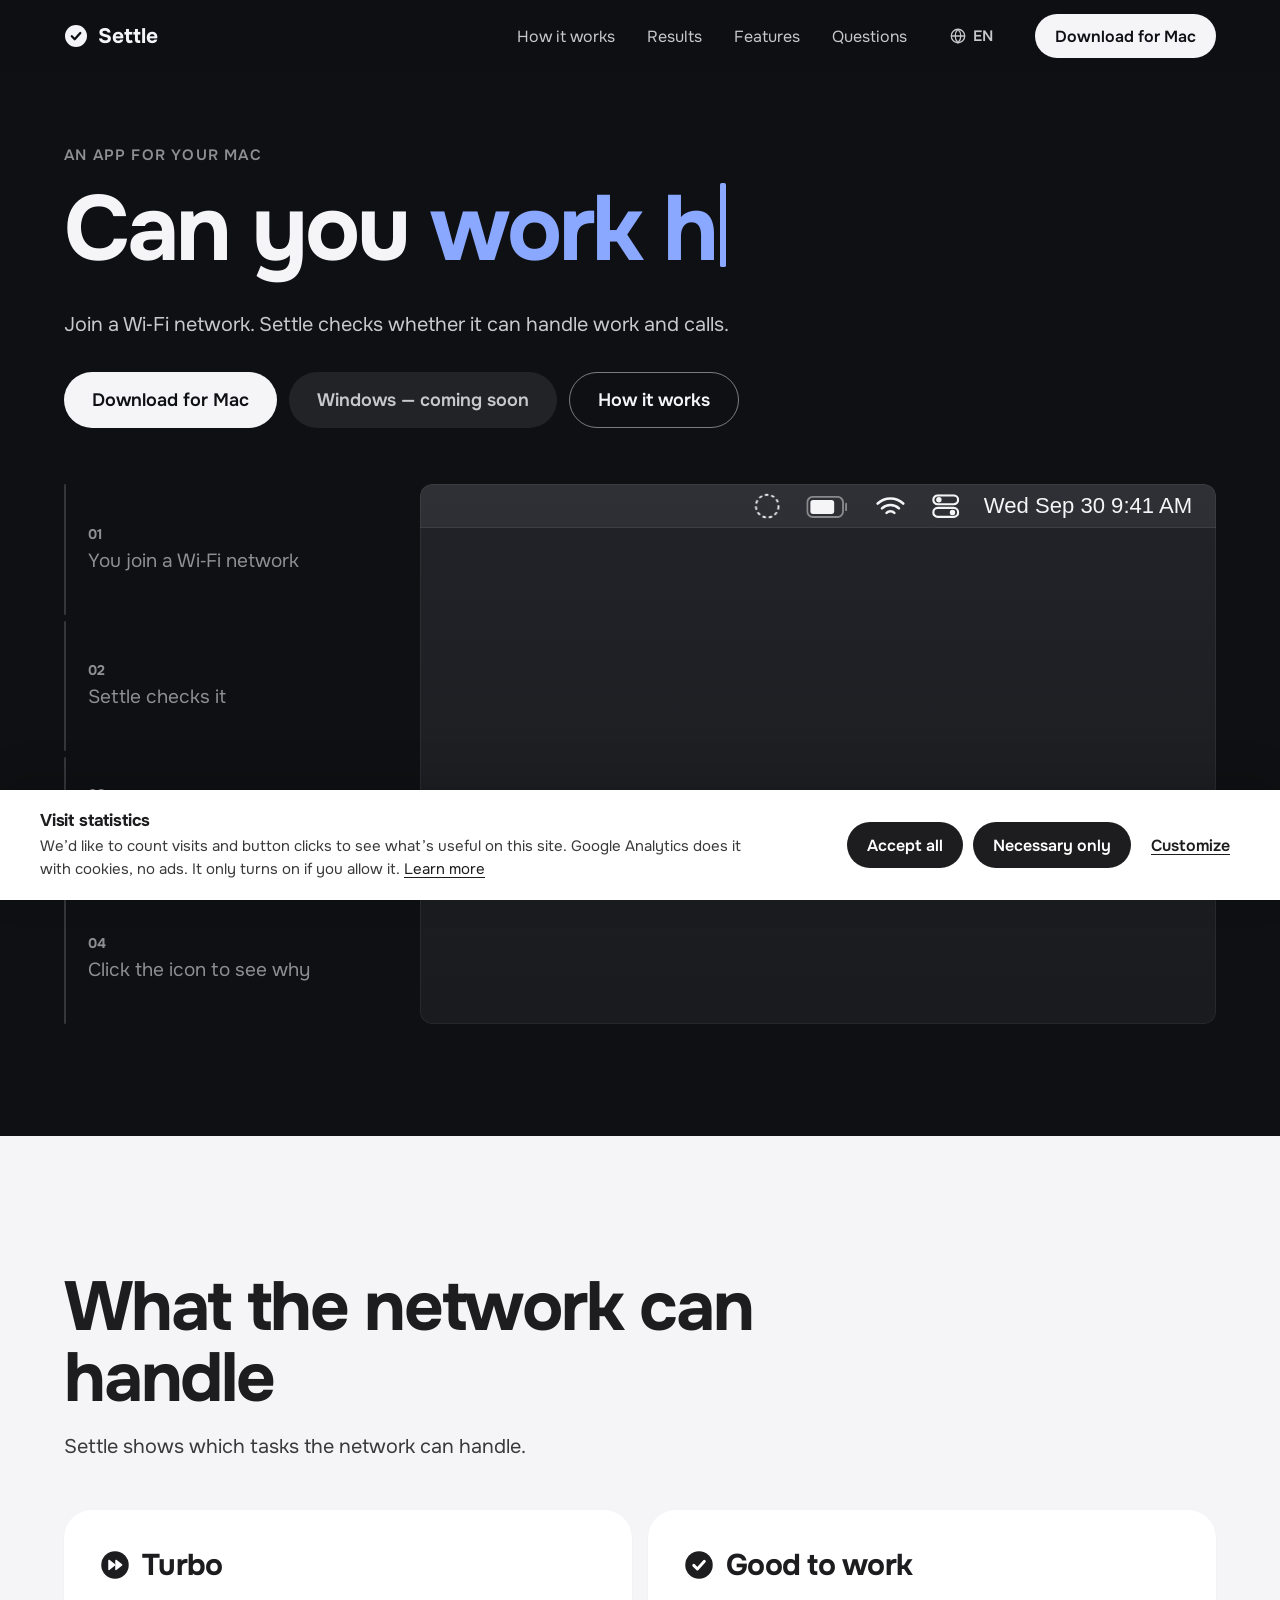
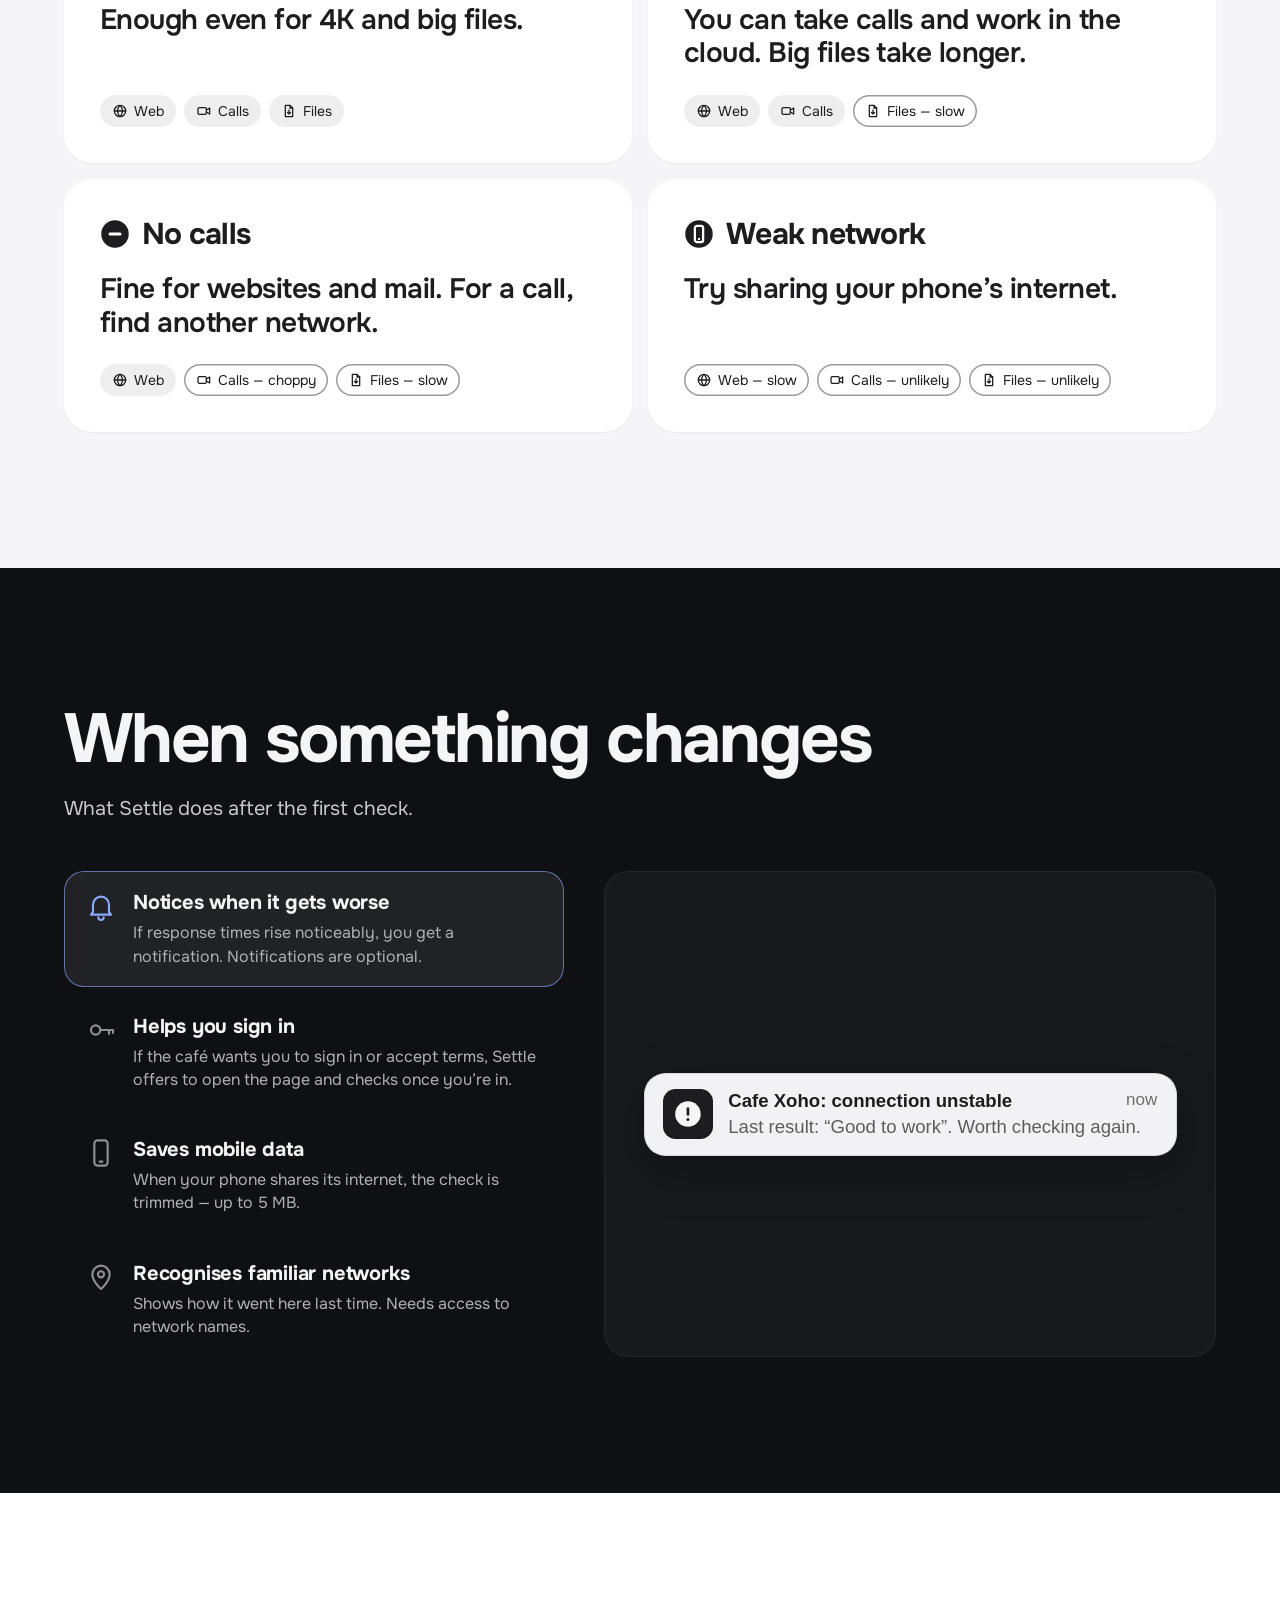
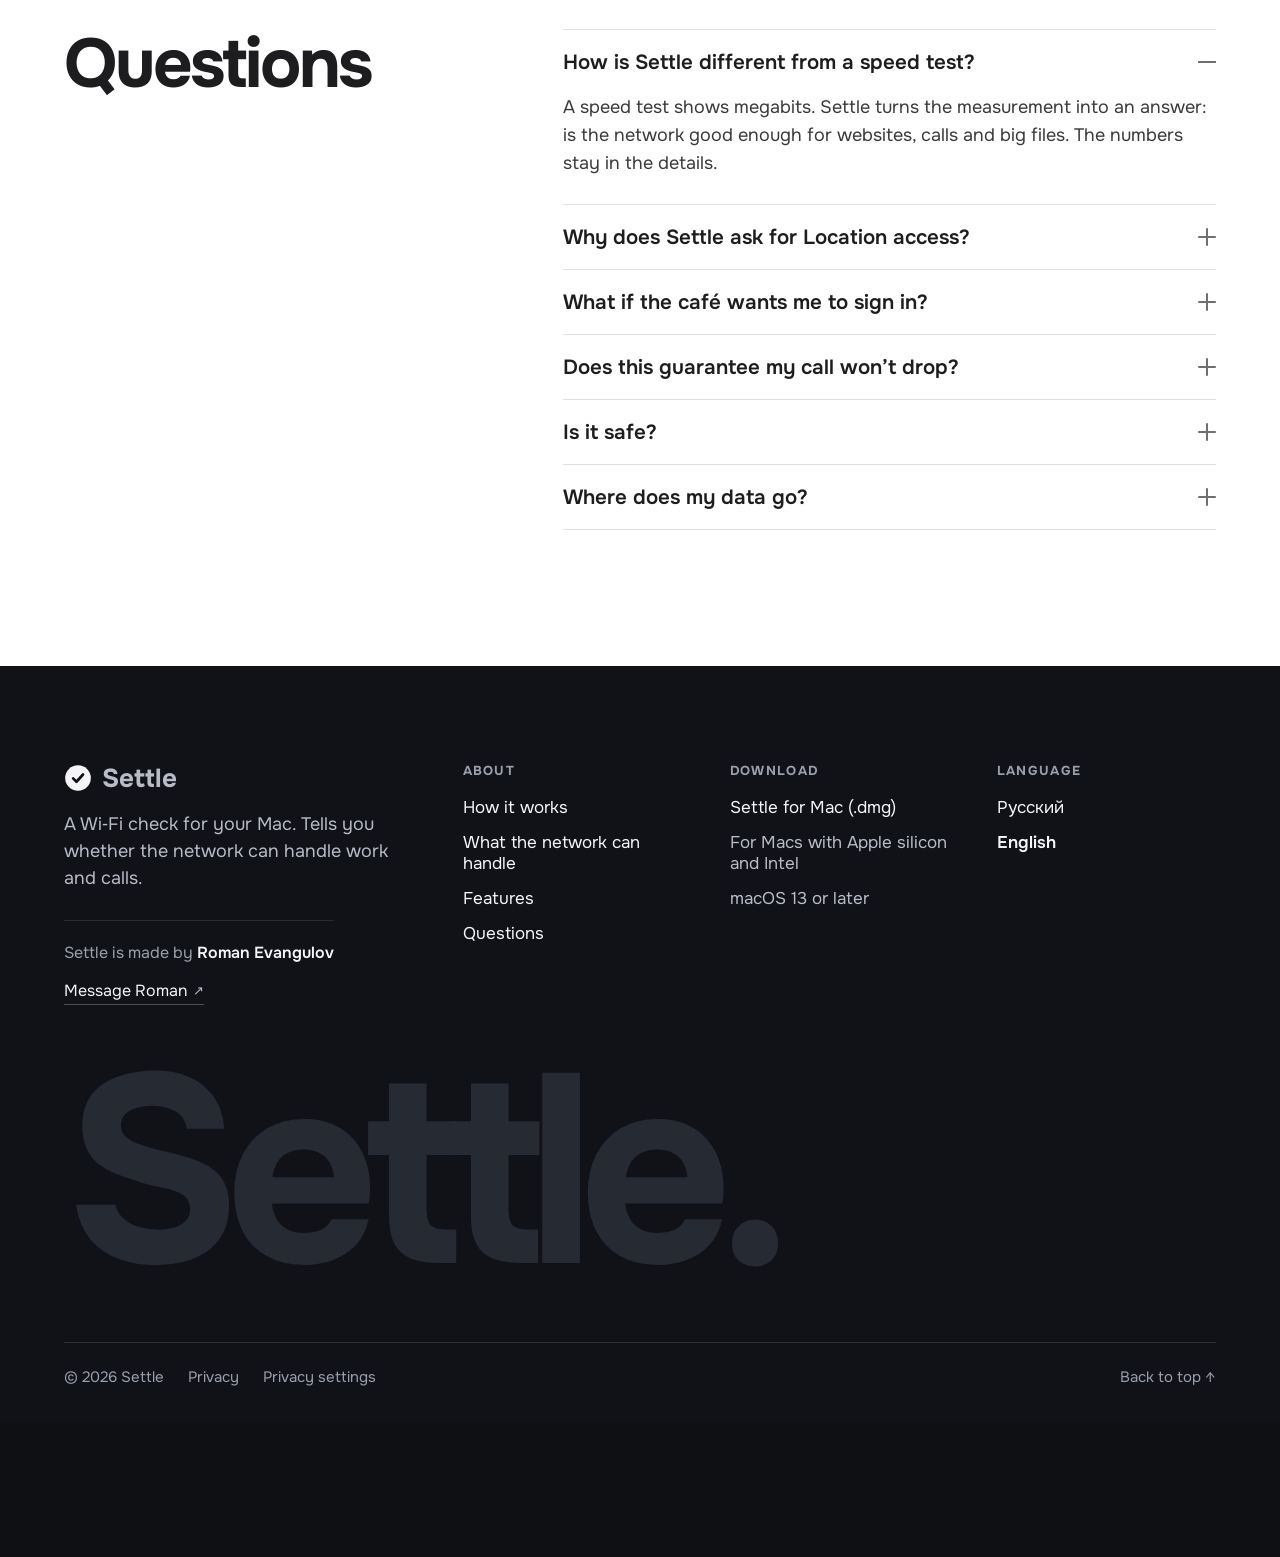
==== index.html @ 59f1503b "Набор заголовка и футер" ====
<!doctype html>
<html lang="en">
<head>
<meta charset="utf-8">
<meta name="viewport" content="width=device-width, initial-scale=1">
<title>Settle — can you work here?</title>
<meta name="description" content="Settle for Mac: join a Wi‑Fi network and Settle checks whether it can handle work and calls.">
<meta name="theme-color" content="#0f1013">
<link rel="alternate" hreflang="en" href="https://settlewifi.com/">
<link rel="alternate" hreflang="ru" href="https://settlewifi.com/ru/">
<link rel="alternate" hreflang="x-default" href="https://settlewifi.com/">
<link rel="icon" href="/favicon.png">
<link rel="apple-touch-icon" href="/icon.png">
<script>
try {
  var pick = localStorage.getItem('settle.lang');
  var first = (navigator.languages && navigator.languages[0]) || navigator.language || '';
  var ru = /^ru\b/i.test(first);   // only the browser's main language, not any language in the list
  if ((pick === 'ru') || (!pick && ru)) location.replace('/ru/');
} catch (e) {}
</script>
<script>document.documentElement.classList.add('js')</script>
<link rel="stylesheet" href="/assets/settle.css?v=9f643699">
</head>
<body id="top">

<script type="application/json" id="settle-analytics">{"provider": "ga4", "id": "G-L03GHL6DVM", "src": "https://www.googletagmanager.com/gtag/js?id=G-L03GHL6DVM", "attrs": {}, "storage": ["ga"], "consent": true, "paypal": ""}</script>
<div class="consent" id="cc" role="region" aria-labelledby="cc-t" hidden>
  <p class="cc-t" id="cc-t">Visit statistics</p>
  <p class="cc-p">We’d like to count visits and button clicks to see what’s useful on this site. Google Analytics does it with cookies, no ads. It only turns on if you allow it. <a href="/privacy/#analytics">Learn more</a></p>
  <div class="cc-acts"><button type="button" class="cb eq" data-cc="all">Accept all</button><button type="button" class="cb eq" data-cc="necessary">Necessary only</button><button type="button" class="cb tx" data-cc-open>Customize</button></div>
</div>
<dialog class="ccd" id="ccd" aria-labelledby="ccd-t">
  <form method="dialog" class="ccd-in">
    <div class="ccd-head"><h2 id="ccd-t">Privacy settings</h2><button type="submit" value="close" class="ccd-x" aria-label="Close">×</button></div>
    <p class="ccd-p">Choose what this site may use. You can change it any time — “Privacy settings” at the bottom of the page.</p>
    <div class="cat"><h3 id="cat-n">Necessary</h3><span class="always">Always on</span><p>Remember your language and this statistics choice. Stored only in your browser and never sent anywhere.</p></div>
    <div class="cat"><h3><label for="cc-an">Analytics</label></h3>
      <span class="sw"><input type="checkbox" id="cc-an" role="switch" aria-describedby="cc-an-d"><i aria-hidden="true"></i></span>
      <p id="cc-an-d">Counts page visits and clicks on “Download for Mac”, “Support the project” and the LinkedIn link. Handled by Google Analytics. Stays off until you allow it.</p></div>
    <div class="ccd-acts"><button type="button" class="cb eq" data-cc="save">Save choice</button><button type="button" class="cb ln" data-cc="necessary">Necessary only</button><button type="button" class="cb ln" data-cc="all">Accept all</button></div>
  </form>
</dialog>
<p class="cc-toast" id="cc-toast" role="status" aria-live="polite" hidden>Choice saved</p>
<header class="top dark">
  <div class="wrap top-in">
    <a class="brand" href="#top"><svg class="logo" viewBox="0 0 24 24" aria-hidden="true"><mask id="m1" maskUnits="userSpaceOnUse" x="0" y="0" width="24" height="24"><rect width="24" height="24" fill="#fff"/><path d="M7.8 12.3l2.9 2.9 5.6-6.2" fill="none" stroke="#000" stroke-width="2.3" stroke-linecap="round" stroke-linejoin="round"/></mask><circle cx="12" cy="12" r="11" fill="currentColor" mask="url(#m1)"/></svg><span>Settle</span></a>
    <nav aria-label="Sections" class="nav"><a class="navl" href="#how">How it works</a><a class="navl" href="#results">Results</a><a class="navl" href="#features">Features</a><a class="navl" href="#faq">Questions</a><div class="lang"><button type="button" class="lang-b" aria-haspopup="true" aria-expanded="false" aria-controls="langm" aria-label="Language: English"><svg viewBox="0 0 24 24" fill="none" stroke="currentColor" stroke-width="1.7" aria-hidden="true"><circle cx="12" cy="12" r="9"/><path d="M3 12h18M12 3c2.6 2.6 3.8 5.6 3.8 9s-1.2 6.4-3.8 9c-2.6-2.6-3.8-5.6-3.8-9S9.4 5.6 12 3"/></svg><span>EN</span></button><div id="langm" class="lang-m" hidden><a href="/" lang="en" data-lang="en" aria-current="true">English<span aria-hidden="true">✓</span></a><a href="/ru/" lang="ru" data-lang="ru">Русский<span aria-hidden="true"></span></a></div></div><a class="btn btn-light btn-s" href="/download/Settle.dmg">Download for Mac</a></nav><button type="button" class="burger" aria-expanded="false" aria-controls="mnav" aria-label="Open menu" data-open="Open menu" data-close="Close menu"><i></i><i></i><i></i></button>
  </div>
  <nav id="mnav" class="mnav" aria-label="Menu" hidden><div class="wrap"><a href="#how">How it works<span>›</span></a><a href="#results">What the network can handle<span>›</span></a><a href="#features">Features<span>›</span></a><a href="#faq">Questions<span>›</span></a><div class="mlang"><span>Language</span><div class="seg"><a href="/" lang="en" data-lang="en" aria-current="true">English</a><a href="/ru/" lang="ru" data-lang="ru">Русский</a></div></div><a class="btn btn-light" href="/download/Settle.dmg">Download for Mac</a></div></nav>
</header>
<main>
<section class="hero dark">
  <div class="wrap">
    <div class="hero-grid">
      <div class="hero-title reveal">
        <p class="eyebrow">An app for your Mac</p>
        <h1 class="h1">Can you <span class="accent">work here?</span></h1>
      </div>
      <div class="hero-side reveal">
        <p class="lead">Join a Wi‑Fi network. Settle checks whether it can handle work and calls.</p>
        <div class="btns">
          <a class="btn btn-light" href="/download/Settle.dmg">Download for Mac</a>
          <button type="button" class="btn btn-soon" disabled>Windows — coming soon</button>
          <a class="btn btn-ghost" href="#how">How it works</a>
        </div>
      </div>
    </div>
    <div class="howrow">
    <ol class="steps reveal"><li><button type="button" class="step" data-step="0"><span class="step-bar"><i></i></span><span class="step-n">01</span><span class="step-t">You join a Wi‑Fi network</span></button></li><li><button type="button" class="step" data-step="1"><span class="step-bar"><i></i></span><span class="step-n">02</span><span class="step-t">Settle checks it</span></button></li><li><button type="button" class="step" data-step="2"><span class="step-bar"><i></i></span><span class="step-n">03</span><span class="step-t">The menu bar icon shows the result</span></button></li><li><button type="button" class="step" data-step="3"><span class="step-bar"><i></i></span><span class="step-n">04</span><span class="step-t">Click the icon to see why</span></button></li></ol>
    <div class="stagecol">
    <div id="how" class="stage reveal" data-hero>
      <div class="sbar" aria-hidden="true"></div>
      <div class="demo" role="img" aria-label="Mac menu bar: Settle checks a new network, shows advice and opens the details">
        <div class="demo-in" data-phase="4">
          <button type="button" class="mb-settle" data-icon aria-label="Settle icon in the menu bar" aria-expanded="true">
            <span class="ic ic-dash"><svg viewBox="0 0 24 24" fill="none" aria-hidden="true"><circle cx="12" cy="12" r="10" stroke="currentColor" stroke-width="1.6" stroke-dasharray="3 2.6"/></svg></span><span class="ic ic-spin"><svg class="spin" viewBox="0 0 24 24" fill="none" aria-hidden="true"><circle cx="12" cy="12" r="9" stroke="currentColor" stroke-opacity="0.25" stroke-width="2.6"/><path d="M12 3a9 9 0 0 1 8.86 10.56" stroke="currentColor" stroke-width="2.6" stroke-linecap="round"/></svg></span><span class="ic ic-ok"><svg class="g" viewBox="0 0 24 24" aria-hidden="true"><mask id="m2" maskUnits="userSpaceOnUse" x="0" y="0" width="24" height="24"><rect width="24" height="24" fill="#fff"/><path d="M7.8 12.3l2.9 2.9 5.6-6.2" fill="none" stroke="#000" stroke-width="2.3" stroke-linecap="round" stroke-linejoin="round"/></mask><circle cx="12" cy="12" r="11" fill="currentColor" mask="url(#m2)"/></svg></span>
          </button>
          <span class="mb-bat"><svg class="bat" viewBox="0 0 25 13" fill="none" stroke="currentColor" stroke-width="1.1" aria-hidden="true"><rect x="0.6" y="0.6" width="21" height="11.8" rx="3.2" stroke-opacity="0.45"/><rect x="2.4" y="2.4" width="14" height="8.2" rx="1.6" fill="currentColor" stroke="none"/><path d="M23.4 4.6v3.8" stroke-linecap="round" stroke-opacity="0.45"/></svg></span><span class="mb-wifi"><svg class="wifi" viewBox="0 0 17 13" fill="none" stroke="currentColor" stroke-width="1.5" stroke-linecap="round" aria-hidden="true"><path d="M1 4.5a11 11 0 0 1 15 0"/><path d="M3.5 7.3a7.3 7.3 0 0 1 10 0"/><path d="M6.2 10a3.4 3.4 0 0 1 4.6 0"/></svg></span><span class="mb-cc"><svg class="cc" viewBox="0 0 16 14" fill="none" stroke="currentColor" stroke-width="1.3" aria-hidden="true"><rect x="0.7" y="0.7" width="14.6" height="5.2" rx="2.6"/><rect x="0.7" y="8.1" width="14.6" height="5.2" rx="2.6"/><circle cx="4" cy="3.3" r="1.6" fill="currentColor" stroke="none"/><circle cx="12" cy="10.7" r="1.6" fill="currentColor" stroke="none"/></svg></span>
          <span class="mb-clock">Wed Sep 30 9:41 AM</span>
          <div class="notif" aria-hidden="true">
            <span class="notif-app"><svg class="g" viewBox="0 0 24 24" aria-hidden="true"><mask id="m3" maskUnits="userSpaceOnUse" x="0" y="0" width="24" height="24"><rect width="24" height="24" fill="#fff"/><path d="M7.8 12.3l2.9 2.9 5.6-6.2" fill="none" stroke="#000" stroke-width="2.3" stroke-linecap="round" stroke-linejoin="round"/></mask><circle cx="12" cy="12" r="11" fill="currentColor" mask="url(#m3)"/></svg></span>
            <span class="notif-body"><span class="notif-top"><b>Cafe Xoho: good to work</b><span>now</span></span><span>Enough for everyday work. Big files will take a while.</span></span>
          </div>
          <div class="pop hero-pop">
            <div class="pop-head"><div class="pop-id"><div class="pop-net"><svg class="wifi" viewBox="0 0 17 13" fill="none" stroke="currentColor" stroke-width="1.5" stroke-linecap="round" aria-hidden="true"><path d="M1 4.5a11 11 0 0 1 15 0"/><path d="M3.5 7.3a7.3 7.3 0 0 1 10 0"/><path d="M6.2 10a3.4 3.4 0 0 1 4.6 0"/></svg><span>Cafe Xoho</span></div>
            <div class="pop-meta"><span title="Checked today at 9:41 AM">Checked just now</span></div></div></div>
            <div class="pop-title"><svg class="g" viewBox="0 0 24 24" aria-hidden="true"><mask id="m4" maskUnits="userSpaceOnUse" x="0" y="0" width="24" height="24"><rect width="24" height="24" fill="#fff"/><path d="M7.8 12.3l2.9 2.9 5.6-6.2" fill="none" stroke="#000" stroke-width="2.3" stroke-linecap="round" stroke-linejoin="round"/></mask><circle cx="12" cy="12" r="11" fill="currentColor" mask="url(#m4)"/></svg><span>Good to work</span></div>
            <p class="pop-desc">Enough for everyday work. Big files will take a while.</p>
            <div class="chips"><span class="chip "><svg class="ci" viewBox="0 0 24 24" fill="none" stroke="currentColor" stroke-width="1.9" stroke-linecap="round" stroke-linejoin="round" aria-hidden="true"><circle cx="12" cy="12" r="8.5"/><path d="M3.5 12h17"/><path d="M12 3.5c2.5 2.4 3.7 5.3 3.7 8.5s-1.2 6.1-3.7 8.5c-2.5-2.4-3.7-5.3-3.7-8.5s1.2-6.1 3.7-8.5z"/></svg><span>Web</span></span><span class="chip "><svg class="ci" viewBox="0 0 24 24" fill="none" stroke="currentColor" stroke-width="1.9" stroke-linecap="round" stroke-linejoin="round" aria-hidden="true"><rect x="3" y="7" width="12.5" height="10" rx="2"/><path d="M15.5 10.5l5-3v9l-5-3"/></svg><span>Calls</span></span><span class="chip lim"><svg class="ci" viewBox="0 0 24 24" fill="none" stroke="currentColor" stroke-width="1.9" stroke-linecap="round" stroke-linejoin="round" aria-hidden="true"><path d="M6.5 3.5h7l4 4v13h-11z"/><path d="M13.5 3.5v4h4"/><path d="M12 10.5v6M9.5 14l2.5 2.5 2.5-2.5"/></svg><span>Big files load slowly</span></span></div>
            <div class="collapse hero-det"><div><dl class="metrics"><div><dt>Download</dt><dd><b>48</b> Mbps</dd></div><div><dt>Upload</dt><dd><b>12</b> Mbps</dd></div><div><dt>Response, idle</dt><dd><b>22</b> ms</dd></div><div><dt>Response, network busy<small>Matters for calls</small></dt><dd><b>85</b> ms</dd></div></dl></div></div>
            <div class="pop-foot"><button type="button" class="linkbtn" data-hero-det aria-expanded="false" data-more="Details ›" data-less="Hide">Details ›</button><span class="pf-r"><button type="button" class="mbtn" data-recheck>Check again</button><svg class="gear" viewBox="0 0 24 24" fill="none" stroke="currentColor" stroke-width="1.7" stroke-linecap="round" stroke-linejoin="round" aria-hidden="true"><circle cx="12" cy="12" r="3"/><path d="M19.4 15a1.65 1.65 0 0 0 .33 1.82l.06.06a2 2 0 1 1-2.83 2.83l-.06-.06a1.65 1.65 0 0 0-1.82-.33 1.65 1.65 0 0 0-1 1.51V21a2 2 0 1 1-4 0v-.09A1.65 1.65 0 0 0 9 19.4a1.65 1.65 0 0 0-1.82.33l-.06.06a2 2 0 1 1-2.83-2.83l.06-.06A1.65 1.65 0 0 0 4.68 15a1.65 1.65 0 0 0-1.51-1H3a2 2 0 1 1 0-4h.09A1.65 1.65 0 0 0 4.6 9a1.65 1.65 0 0 0-.33-1.82l-.06-.06a2 2 0 1 1 2.83-2.83l.06.06A1.65 1.65 0 0 0 9 4.68a1.65 1.65 0 0 0 1-1.51V3a2 2 0 1 1 4 0v.09a1.65 1.65 0 0 0 1 1.51 1.65 1.65 0 0 0 1.82-.33l.06-.06a2 2 0 1 1 2.83 2.83l-.06.06A1.65 1.65 0 0 0 19.4 9a1.65 1.65 0 0 0 1.51 1H21a2 2 0 1 1 0 4h-.09a1.65 1.65 0 0 0-1.51 1z"/></svg></span></div>
          </div>
          <svg class="cursor" viewBox="0 0 22 26" aria-hidden="true"><path d="M2 2L2 20L6.6 15.8L9.8 23L13 21.6L9.9 14.6L16 14.6Z" fill="#000" stroke="#fff" stroke-width="1.4" stroke-linejoin="round"/></svg>
        </div>
      </div>
    </div>
    <button type="button" class="pausebtn" data-pause data-pause-label="Pause" data-play-label="Play">Pause</button>
    </div>
    </div>
  </div>
</section>
<section id="results" class="light sec">
  <div class="wrap">
    <div class="sec-head reveal">
      <h2 class="h2">What the network can handle</h2>
      <p class="lead">Settle shows which tasks the network can handle.</p>
    </div>
    <div class="tiles reveal"><article class="tile" tabindex="0" data-i="0">
        <h3 class="tname"><svg class="g ti-fwd" viewBox="0 0 24 24" aria-hidden="true"><mask id="m5" maskUnits="userSpaceOnUse" x="0" y="0" width="24" height="24"><rect width="24" height="24" fill="#fff"/><path d="M6.6 8.4v7.2c0 .5.5.8.9.5l4.6-3.6c.3-.3.3-.7 0-1l-4.6-3.6c-.4-.3-.9 0-.9.5z" fill="#000"/><path d="M12.2 8.4v7.2c0 .5.5.8.9.5l4.6-3.6c.3-.3.3-.7 0-1l-4.6-3.6c-.4-.3-.9 0-.9.5z" fill="#000"/></mask><circle cx="12" cy="12" r="11" fill="currentColor" mask="url(#m5)"/></svg><span>Turbo</span></h3>
        <p class="say">Enough even for 4K and big files.</p>
        <div class="tchips"><span class="tchip ok"><svg class="ci" viewBox="0 0 24 24" fill="none" stroke="currentColor" stroke-width="1.9" stroke-linecap="round" stroke-linejoin="round" aria-hidden="true"><circle cx="12" cy="12" r="8.5"/><path d="M3.5 12h17"/><path d="M12 3.5c2.5 2.4 3.7 5.3 3.7 8.5s-1.2 6.1-3.7 8.5c-2.5-2.4-3.7-5.3-3.7-8.5s1.2-6.1 3.7-8.5z"/></svg><span>Web</span></span><span class="tchip ok"><svg class="ci" viewBox="0 0 24 24" fill="none" stroke="currentColor" stroke-width="1.9" stroke-linecap="round" stroke-linejoin="round" aria-hidden="true"><rect x="3" y="7" width="12.5" height="10" rx="2"/><path d="M15.5 10.5l5-3v9l-5-3"/></svg><span>Calls</span></span><span class="tchip ok"><svg class="ci" viewBox="0 0 24 24" fill="none" stroke="currentColor" stroke-width="1.9" stroke-linecap="round" stroke-linejoin="round" aria-hidden="true"><path d="M6.5 3.5h7l4 4v13h-11z"/><path d="M13.5 3.5v4h4"/><path d="M12 10.5v6M9.5 14l2.5 2.5 2.5-2.5"/></svg><span>Files</span></span></div>
      </article><article class="tile" tabindex="0" data-i="1">
        <h3 class="tname"><svg class="g ti-ok" viewBox="0 0 24 24" aria-hidden="true"><mask id="m6" maskUnits="userSpaceOnUse" x="0" y="0" width="24" height="24"><rect width="24" height="24" fill="#fff"/><path d="M7.8 12.3l2.9 2.9 5.6-6.2" fill="none" stroke="#000" stroke-width="2.3" stroke-linecap="round" stroke-linejoin="round"/></mask><circle cx="12" cy="12" r="11" fill="currentColor" mask="url(#m6)"/></svg><span>Good to work</span></h3>
        <p class="say">You can take calls and work in the cloud. Big files take longer.</p>
        <div class="tchips"><span class="tchip ok"><svg class="ci" viewBox="0 0 24 24" fill="none" stroke="currentColor" stroke-width="1.9" stroke-linecap="round" stroke-linejoin="round" aria-hidden="true"><circle cx="12" cy="12" r="8.5"/><path d="M3.5 12h17"/><path d="M12 3.5c2.5 2.4 3.7 5.3 3.7 8.5s-1.2 6.1-3.7 8.5c-2.5-2.4-3.7-5.3-3.7-8.5s1.2-6.1 3.7-8.5z"/></svg><span>Web</span></span><span class="tchip ok"><svg class="ci" viewBox="0 0 24 24" fill="none" stroke="currentColor" stroke-width="1.9" stroke-linecap="round" stroke-linejoin="round" aria-hidden="true"><rect x="3" y="7" width="12.5" height="10" rx="2"/><path d="M15.5 10.5l5-3v9l-5-3"/></svg><span>Calls</span></span><span class="tchip lim"><svg class="ci" viewBox="0 0 24 24" fill="none" stroke="currentColor" stroke-width="1.9" stroke-linecap="round" stroke-linejoin="round" aria-hidden="true"><path d="M6.5 3.5h7l4 4v13h-11z"/><path d="M13.5 3.5v4h4"/><path d="M12 10.5v6M9.5 14l2.5 2.5 2.5-2.5"/></svg><span>Files — slow</span></span></div>
      </article><article class="tile" tabindex="0" data-i="2">
        <h3 class="tname"><svg class="g ti-min" viewBox="0 0 24 24" aria-hidden="true"><mask id="m7" maskUnits="userSpaceOnUse" x="0" y="0" width="24" height="24"><rect width="24" height="24" fill="#fff"/><rect x="6.8" y="10.8" width="10.4" height="2.4" rx="1.2" fill="#000"/></mask><circle cx="12" cy="12" r="11" fill="currentColor" mask="url(#m7)"/></svg><span>No calls</span></h3>
        <p class="say">Fine for websites and mail. For a call, find another network.</p>
        <div class="tchips"><span class="tchip ok"><svg class="ci" viewBox="0 0 24 24" fill="none" stroke="currentColor" stroke-width="1.9" stroke-linecap="round" stroke-linejoin="round" aria-hidden="true"><circle cx="12" cy="12" r="8.5"/><path d="M3.5 12h17"/><path d="M12 3.5c2.5 2.4 3.7 5.3 3.7 8.5s-1.2 6.1-3.7 8.5c-2.5-2.4-3.7-5.3-3.7-8.5s1.2-6.1 3.7-8.5z"/></svg><span>Web</span></span><span class="tchip lim"><svg class="ci" viewBox="0 0 24 24" fill="none" stroke="currentColor" stroke-width="1.9" stroke-linecap="round" stroke-linejoin="round" aria-hidden="true"><rect x="3" y="7" width="12.5" height="10" rx="2"/><path d="M15.5 10.5l5-3v9l-5-3"/></svg><span>Calls — choppy</span></span><span class="tchip lim"><svg class="ci" viewBox="0 0 24 24" fill="none" stroke="currentColor" stroke-width="1.9" stroke-linecap="round" stroke-linejoin="round" aria-hidden="true"><path d="M6.5 3.5h7l4 4v13h-11z"/><path d="M13.5 3.5v4h4"/><path d="M12 10.5v6M9.5 14l2.5 2.5 2.5-2.5"/></svg><span>Files — slow</span></span></div>
      </article><article class="tile" tabindex="0" data-i="3">
        <h3 class="tname"><svg class="g ti-phn" viewBox="0 0 24 24" aria-hidden="true"><mask id="m8" maskUnits="userSpaceOnUse" x="0" y="0" width="24" height="24"><rect width="24" height="24" fill="#fff"/><rect x="8.7" y="5.5" width="6.6" height="13" rx="1.7" fill="none" stroke="#000" stroke-width="1.8"/><circle cx="12" cy="15.9" r="0.95" fill="#000"/></mask><circle cx="12" cy="12" r="11" fill="currentColor" mask="url(#m8)"/></svg><span>Weak network</span></h3>
        <p class="say">Try sharing your phone’s internet.</p>
        <div class="tchips"><span class="tchip lim"><svg class="ci" viewBox="0 0 24 24" fill="none" stroke="currentColor" stroke-width="1.9" stroke-linecap="round" stroke-linejoin="round" aria-hidden="true"><circle cx="12" cy="12" r="8.5"/><path d="M3.5 12h17"/><path d="M12 3.5c2.5 2.4 3.7 5.3 3.7 8.5s-1.2 6.1-3.7 8.5c-2.5-2.4-3.7-5.3-3.7-8.5s1.2-6.1 3.7-8.5z"/></svg><span>Web — slow</span></span><span class="tchip lim"><svg class="ci" viewBox="0 0 24 24" fill="none" stroke="currentColor" stroke-width="1.9" stroke-linecap="round" stroke-linejoin="round" aria-hidden="true"><rect x="3" y="7" width="12.5" height="10" rx="2"/><path d="M15.5 10.5l5-3v9l-5-3"/></svg><span>Calls — unlikely</span></span><span class="tchip lim"><svg class="ci" viewBox="0 0 24 24" fill="none" stroke="currentColor" stroke-width="1.9" stroke-linecap="round" stroke-linejoin="round" aria-hidden="true"><path d="M6.5 3.5h7l4 4v13h-11z"/><path d="M13.5 3.5v4h4"/><path d="M12 10.5v6M9.5 14l2.5 2.5 2.5-2.5"/></svg><span>Files — unlikely</span></span></div>
      </article></div>
  </div>
</section>
<section id="features" class="dark sec">
  <div class="wrap">
    <div class="sec-head reveal">
      <h2 class="h2">When something changes</h2>
      <p class="lead">What Settle does after the first check.</p>
    </div>
    <div class="sits reveal">
      <div class="sit-list" role="tablist" aria-label="What Settle does after a check"><button type="button" role="tab" class="sit" id="sit-unstable" data-sit="unstable" aria-selected="true" aria-controls="sit-stage" tabindex="0">
        <svg class="fi" viewBox="0 0 24 24" fill="none" stroke="currentColor" stroke-width="1.6" stroke-linecap="round" stroke-linejoin="round" aria-hidden="true"><path d="M6 16.5V11a6 6 0 0 1 12 0v5.5l1.5 2h-15z"/><path d="M10 20.5a2 2 0 0 0 4 0"/></svg><span class="sit-text"><span class="sit-t">Notices when it gets worse</span><span class="sit-d">If response times rise noticeably, you get a notification. Notifications are optional.</span></span></button><button type="button" role="tab" class="sit" id="sit-portal" data-sit="portal" aria-selected="false" aria-controls="sit-stage" tabindex="-1">
        <svg class="fi" viewBox="0 0 24 24" fill="none" stroke="currentColor" stroke-width="1.6" stroke-linecap="round" stroke-linejoin="round" aria-hidden="true"><circle cx="8" cy="12" r="3.5"/><path d="M11.5 12H21"/><path d="M18 12v3"/><path d="M21 12v2.2"/></svg><span class="sit-text"><span class="sit-t">Helps you sign in</span><span class="sit-d">If the café wants you to sign in or accept terms, Settle offers to open the page and checks once you’re in.</span></span></button><button type="button" role="tab" class="sit" id="sit-phone" data-sit="phone" aria-selected="false" aria-controls="sit-stage" tabindex="-1">
        <svg class="fi" viewBox="0 0 24 24" fill="none" stroke="currentColor" stroke-width="1.6" stroke-linecap="round" stroke-linejoin="round" aria-hidden="true"><rect x="7" y="2.5" width="10" height="19" rx="2.5"/><path d="M11 18.5h2"/></svg><span class="sit-text"><span class="sit-t">Saves mobile data</span><span class="sit-d">When your phone shares its internet, the check is trimmed — up to 5&nbsp;MB.</span></span></button><button type="button" role="tab" class="sit" id="sit-known" data-sit="known" aria-selected="false" aria-controls="sit-stage" tabindex="-1">
        <svg class="fi" viewBox="0 0 24 24" fill="none" stroke="currentColor" stroke-width="1.6" stroke-linecap="round" stroke-linejoin="round" aria-hidden="true"><path d="M12 21s-6.5-5.6-6.5-11a6.5 6.5 0 0 1 13 0c0 5.4-6.5 11-6.5 11z"/><circle cx="12" cy="10" r="2.3"/></svg><span class="sit-text"><span class="sit-t">Recognises familiar networks</span><span class="sit-d">Shows how it went here last time. Needs access to network names.</span></span></button></div>
      <div id="sit-stage" class="sit-stage" role="tabpanel" aria-labelledby="sit-unstable"><div class="sit-view" data-view="unstable"><div class="notif on"><span class="notif-app"><svg class="g" viewBox="0 0 24 24" aria-hidden="true"><mask id="m9" maskUnits="userSpaceOnUse" x="0" y="0" width="24" height="24"><rect width="24" height="24" fill="#fff"/><rect x="10.85" y="6.3" width="2.3" height="7.3" rx="1.15" fill="#000"/><circle cx="12" cy="16.8" r="1.3" fill="#000"/></mask><circle cx="12" cy="12" r="11" fill="currentColor" mask="url(#m9)"/></svg></span><span class="notif-body"><span class="notif-top"><b>Cafe Xoho: connection unstable</b><span>now</span></span><span>Last result: “Good to work”. Worth checking again.</span></span></div></div><div class="sit-view" data-view="portal" hidden><div class="pop"><div class="pop-head"><div class="pop-id"><div class="pop-net"><svg class="wifi" viewBox="0 0 17 13" fill="none" stroke="currentColor" stroke-width="1.5" stroke-linecap="round" aria-hidden="true"><path d="M1 4.5a11 11 0 0 1 15 0"/><path d="M3.5 7.3a7.3 7.3 0 0 1 10 0"/><path d="M6.2 10a3.4 3.4 0 0 1 4.6 0"/></svg><span>Cafe Xoho</span></div></div></div><div class="pop-title"><svg class="g" viewBox="0 0 24 24" aria-hidden="true"><mask id="m10" maskUnits="userSpaceOnUse" x="0" y="0" width="24" height="24"><rect width="24" height="24" fill="#fff"/><g fill="none" stroke="#000" stroke-width="2" stroke-linecap="round" stroke-linejoin="round"><circle cx="8.8" cy="12" r="2.6"/><path d="M11.4 12H17.4"/><path d="M15.3 12v2.4"/><path d="M17.4 12v1.8"/></g></mask><circle cx="12" cy="12" r="11" fill="currentColor" mask="url(#m10)"/></svg><span>Sign-in needed</span></div><p class="pop-desc">This network wants you to sign in. The check starts once you’re in.</p><div class="pop-act"><span class="mbtn blue">Open sign-in page</span></div></div></div><div class="sit-view" data-view="phone" hidden><div class="pop"><div class="pop-head"><div class="pop-id"><div class="pop-net"><svg class="wifi" viewBox="0 0 24 24" fill="none" stroke="currentColor" stroke-width="2" stroke-linecap="round" aria-hidden="true"><path d="M8.5 15.5a5 5 0 0 1 0-7"/><path d="M15.5 8.5a5 5 0 0 1 0 7"/><path d="M5.6 18.4a9 9 0 0 1 0-12.8"/><path d="M18.4 5.6a9 9 0 0 1 0 12.8"/><circle cx="12" cy="12" r="1.6" fill="currentColor"/></svg><span>iPhone</span></div><div class="pop-meta"><span>Mobile data · checked just now</span></div></div></div><div class="pop-title"><svg class="g" viewBox="0 0 24 24" aria-hidden="true"><mask id="m11" maskUnits="userSpaceOnUse" x="0" y="0" width="24" height="24"><rect width="24" height="24" fill="#fff"/><path d="M7.8 12.3l2.9 2.9 5.6-6.2" fill="none" stroke="#000" stroke-width="2.3" stroke-linecap="round" stroke-linejoin="round"/></mask><circle cx="12" cy="12" r="11" fill="currentColor" mask="url(#m11)"/></svg><span>Good to work</span></div><p class="pop-desc">Enough for everyday work. Big files will take a while.</p><div class="chips"><span class="chip "><svg class="ci" viewBox="0 0 24 24" fill="none" stroke="currentColor" stroke-width="1.9" stroke-linecap="round" stroke-linejoin="round" aria-hidden="true"><circle cx="12" cy="12" r="8.5"/><path d="M3.5 12h17"/><path d="M12 3.5c2.5 2.4 3.7 5.3 3.7 8.5s-1.2 6.1-3.7 8.5c-2.5-2.4-3.7-5.3-3.7-8.5s1.2-6.1 3.7-8.5z"/></svg><span>Web</span></span><span class="chip "><svg class="ci" viewBox="0 0 24 24" fill="none" stroke="currentColor" stroke-width="1.9" stroke-linecap="round" stroke-linejoin="round" aria-hidden="true"><rect x="3" y="7" width="12.5" height="10" rx="2"/><path d="M15.5 10.5l5-3v9l-5-3"/></svg><span>Calls</span></span><span class="chip lim"><svg class="ci" viewBox="0 0 24 24" fill="none" stroke="currentColor" stroke-width="1.9" stroke-linecap="round" stroke-linejoin="round" aria-hidden="true"><path d="M6.5 3.5h7l4 4v13h-11z"/><path d="M13.5 3.5v4h4"/><path d="M12 10.5v6M9.5 14l2.5 2.5 2.5-2.5"/></svg><span>Big files load slowly</span></span></div><div class="pop-foot"><span>Details ›</span><span class="pf-r"><span class="mbtn">Check again</span><svg class="gear" viewBox="0 0 24 24" fill="none" stroke="currentColor" stroke-width="1.7" stroke-linecap="round" stroke-linejoin="round" aria-hidden="true"><circle cx="12" cy="12" r="3"/><path d="M19.4 15a1.65 1.65 0 0 0 .33 1.82l.06.06a2 2 0 1 1-2.83 2.83l-.06-.06a1.65 1.65 0 0 0-1.82-.33 1.65 1.65 0 0 0-1 1.51V21a2 2 0 1 1-4 0v-.09A1.65 1.65 0 0 0 9 19.4a1.65 1.65 0 0 0-1.82.33l-.06.06a2 2 0 1 1-2.83-2.83l.06-.06A1.65 1.65 0 0 0 4.68 15a1.65 1.65 0 0 0-1.51-1H3a2 2 0 1 1 0-4h.09A1.65 1.65 0 0 0 4.6 9a1.65 1.65 0 0 0-.33-1.82l-.06-.06a2 2 0 1 1 2.83-2.83l.06.06A1.65 1.65 0 0 0 9 4.68a1.65 1.65 0 0 0 1-1.51V3a2 2 0 1 1 4 0v.09a1.65 1.65 0 0 0 1 1.51 1.65 1.65 0 0 0 1.82-.33l.06-.06a2 2 0 1 1 2.83 2.83l-.06.06A1.65 1.65 0 0 0 19.4 9a1.65 1.65 0 0 0 1.51 1H21a2 2 0 1 1 0 4h-.09a1.65 1.65 0 0 0-1.51 1z"/></svg></span></div></div></div><div class="sit-view" data-view="known" hidden><div class="pop"><div class="pop-head"><div class="pop-id"><div class="pop-net"><svg class="wifi" viewBox="0 0 17 13" fill="none" stroke="currentColor" stroke-width="1.5" stroke-linecap="round" aria-hidden="true"><path d="M1 4.5a11 11 0 0 1 15 0"/><path d="M3.5 7.3a7.3 7.3 0 0 1 10 0"/><path d="M6.2 10a3.4 3.4 0 0 1 4.6 0"/></svg><span>Cafe Xoho</span></div><div class="pop-meta"><span>Checking…</span></div></div></div><div class="pop-title plain"><span>Checking the network</span></div><p class="pop-desc">Last time you could work here.</p><ul class="psteps"><li class="done"><svg class="g" viewBox="0 0 24 24" aria-hidden="true"><mask id="m12" maskUnits="userSpaceOnUse" x="0" y="0" width="24" height="24"><rect width="24" height="24" fill="#fff"/><path d="M7.8 12.3l2.9 2.9 5.6-6.2" fill="none" stroke="#000" stroke-width="2.3" stroke-linecap="round" stroke-linejoin="round"/></mask><circle cx="12" cy="12" r="11" fill="currentColor" mask="url(#m12)"/></svg><span>Internet’s here</span></li><li class="done"><svg class="g" viewBox="0 0 24 24" aria-hidden="true"><mask id="m13" maskUnits="userSpaceOnUse" x="0" y="0" width="24" height="24"><rect width="24" height="24" fill="#fff"/><path d="M7.8 12.3l2.9 2.9 5.6-6.2" fill="none" stroke="#000" stroke-width="2.3" stroke-linecap="round" stroke-linejoin="round"/></mask><circle cx="12" cy="12" r="11" fill="currentColor" mask="url(#m13)"/></svg><span>Response — 32 ms</span></li><li class="active"><svg class="spin" viewBox="0 0 24 24" fill="none" aria-hidden="true"><circle cx="12" cy="12" r="9" stroke="currentColor" stroke-opacity="0.25" stroke-width="2.6"/><path d="M12 3a9 9 0 0 1 8.86 10.56" stroke="currentColor" stroke-width="2.6" stroke-linecap="round"/></svg><span>Downloading a test file · 41 Mbps</span></li><li class="wait"><i></i><span>Upload</span></li></ul><div class="pop-act"><span class="mbtn">Stop</span></div></div></div></div>
    </div>
  </div>
</section>
<section id="faq" class="white sec">
  <div class="wrap faq">
    <h2 class="h2 reveal">Questions</h2>
    <div class="qas reveal"><div class="qa open">
      <h3><button type="button" class="q" aria-expanded="true" aria-controls="a0" id="q0"><span>How is Settle different from a speed test?</span><i aria-hidden="true"></i></button></h3>
      <div class="collapse" id="a0" role="region" aria-labelledby="q0"><div><p>A speed test shows megabits. Settle turns the measurement into an answer: is the network good enough for websites, calls and big files. The numbers stay in the details.</p></div></div>
    </div><div class="qa">
      <h3><button type="button" class="q" aria-expanded="false" aria-controls="a1" id="q1"><span>Why does Settle ask for Location access?</span><i aria-hidden="true"></i></button></h3>
      <div class="collapse" id="a1" role="region" aria-labelledby="q1"><div><p>macOS only shares Wi‑Fi network names together with Location access. Settle uses the names to recognise familiar networks. It doesn’t use your location, and the check works without this access too.</p></div></div>
    </div><div class="qa">
      <h3><button type="button" class="q" aria-expanded="false" aria-controls="a2" id="q2"><span>What if the café wants me to sign in?</span><i aria-hidden="true"></i></button></h3>
      <div class="collapse" id="a2" role="region" aria-labelledby="q2"><div><p>Settle notices the sign-in page and offers to open it. The check starts once you’re in.</p></div></div>
    </div><div class="qa">
      <h3><button type="button" class="q" aria-expanded="false" aria-controls="a3" id="q3"><span>Does this guarantee my call won’t drop?</span><i aria-hidden="true"></i></button></h3>
      <div class="collapse" id="a3" role="region" aria-labelledby="q3"><div><p>No. Settle rates the network at the moment of the check. If response times rise noticeably later, you get a notification — when notifications are on.</p></div></div>
    </div><div class="qa">
      <h3><button type="button" class="q" aria-expanded="false" aria-controls="a4" id="q4"><span>Is it safe?</span><i aria-hidden="true"></i></button></h3>
      <div class="collapse" id="a4" role="region" aria-labelledby="q4"><div><p>Yes. Settle is signed by its developer and checked by Apple for malicious software, so macOS opens it without warnings. To remove it, drag it to the Trash like any other app.</p></div></div>
    </div><div class="qa">
      <h3><button type="button" class="q" aria-expanded="false" aria-controls="a5" id="q5"><span>Where does my data go?</span><i aria-hidden="true"></i></button></h3>
      <div class="collapse" id="a5" role="region" aria-labelledby="q5"><div><p>To measure, Settle contacts test servers run by Cloudflare, Selectel and Apple. Your check history stays on your Mac. No account, no product analytics.</p></div></div>
    </div></div>
  </div>
</section></main>

<footer class="foot">
  <div class="wrap">
    <div class="foot-top">
      <div class="foot-intro">
        <a class="brand" href="#top"><svg class="logo" viewBox="0 0 24 24" aria-hidden="true"><mask id="m14" maskUnits="userSpaceOnUse" x="0" y="0" width="24" height="24"><rect width="24" height="24" fill="#fff"/><path d="M7.8 12.3l2.9 2.9 5.6-6.2" fill="none" stroke="#000" stroke-width="2.3" stroke-linecap="round" stroke-linejoin="round"/></mask><circle cx="12" cy="12" r="11" fill="currentColor" mask="url(#m14)"/></svg><span>Settle</span></a>
        <p>A Wi‑Fi check for your Mac. Tells you whether the network can handle work and calls.</p>
        <div class="author"><p>Settle is made by <b>Roman&nbsp;Evangulov</b></p><div class="author-links"><a href="https://www.linkedin.com/in/evangulov" target="_blank" rel="noopener">Message Roman<span aria-hidden="true">↗</span></a></div></div>
      </div>
      <nav aria-label="About"><h3>About</h3><a href="#how">How it works</a><a href="#results">What the network can handle</a><a href="#features">Features</a><a href="#faq">Questions</a></nav>
      <div><h3>Download</h3><a href="/download/Settle.dmg">Settle for Mac (.dmg)</a><span>For Macs with Apple silicon and Intel</span><span>macOS 13 or later</span></div>
      <nav aria-label="Language"><h3>Language</h3>
        <a href="/ru/" lang="ru" data-lang="ru">Русский</a><a href="/" lang="en" aria-current="page" data-lang="en">English</a></nav>
    </div>
    <div class="foot-word" aria-hidden="true" data-fw><span class="fl">S</span><span class="fl">e</span><span class="fl">t</span><span class="fl">t</span><span class="fl">l</span><span class="fl">e</span><span class="fdot"><span class="pt">.</span><span class="ck"><svg class="g" viewBox="0 0 24 24" aria-hidden="true"><mask id="m15" maskUnits="userSpaceOnUse" x="0" y="0" width="24" height="24"><rect width="24" height="24" fill="#fff"/><path d="M7.8 12.3l2.9 2.9 5.6-6.2" fill="none" stroke="#000" stroke-width="2.3" stroke-linecap="round" stroke-linejoin="round"/></mask><circle cx="12" cy="12" r="11" fill="currentColor" mask="url(#m15)"/></svg></span></span></div>
    <div class="foot-bottom"><span class="fb-left"><span>© 2026 Settle</span><a href="/privacy/">Privacy</a><button type="button" class="linkish" data-cc-open>Privacy settings</button></span><a href="#top">Back to top ↑</a></div>
  </div>
</footer>
<script src="/assets/settle.js?v=ddb425f0" defer></script>
</body>
</html>
---- assets/settle.css ----
@font-face{font-family:'Onest';font-style:normal;font-display:swap;font-weight:400;src:url(/assets/fonts/onest-latin-400-normal.woff2) format('woff2');unicode-range:U+0000-00FF,U+0131,U+0152-0153,U+02BB-02BC,U+02C6,U+02DA,U+02DC,U+0304,U+0308,U+0329,U+2000-206F,U+20AC,U+2122,U+2191,U+2193,U+2212,U+2215,U+FEFF,U+FFFD}
@font-face{font-family:'Onest';font-style:normal;font-display:swap;font-weight:500;src:url(/assets/fonts/onest-latin-500-normal.woff2) format('woff2');unicode-range:U+0000-00FF,U+0131,U+0152-0153,U+02BB-02BC,U+02C6,U+02DA,U+02DC,U+0304,U+0308,U+0329,U+2000-206F,U+20AC,U+2122,U+2191,U+2193,U+2212,U+2215,U+FEFF,U+FFFD}
@font-face{font-family:'Onest';font-style:normal;font-display:swap;font-weight:600;src:url(/assets/fonts/onest-latin-600-normal.woff2) format('woff2');unicode-range:U+0000-00FF,U+0131,U+0152-0153,U+02BB-02BC,U+02C6,U+02DA,U+02DC,U+0304,U+0308,U+0329,U+2000-206F,U+20AC,U+2122,U+2191,U+2193,U+2212,U+2215,U+FEFF,U+FFFD}
@font-face{font-family:'Onest';font-style:normal;font-display:swap;font-weight:700;src:url(/assets/fonts/onest-latin-700-normal.woff2) format('woff2');unicode-range:U+0000-00FF,U+0131,U+0152-0153,U+02BB-02BC,U+02C6,U+02DA,U+02DC,U+0304,U+0308,U+0329,U+2000-206F,U+20AC,U+2122,U+2191,U+2193,U+2212,U+2215,U+FEFF,U+FFFD}
@font-face{font-family:'Onest';font-style:normal;font-display:swap;font-weight:400;src:url(/assets/fonts/onest-cyrillic-400-normal.woff2) format('woff2');unicode-range:U+0301,U+0400-045F,U+0490-0491,U+04B0-04B1,U+2116}
@font-face{font-family:'Onest';font-style:normal;font-display:swap;font-weight:500;src:url(/assets/fonts/onest-cyrillic-500-normal.woff2) format('woff2');unicode-range:U+0301,U+0400-045F,U+0490-0491,U+04B0-04B1,U+2116}
@font-face{font-family:'Onest';font-style:normal;font-display:swap;font-weight:600;src:url(/assets/fonts/onest-cyrillic-600-normal.woff2) format('woff2');unicode-range:U+0301,U+0400-045F,U+0490-0491,U+04B0-04B1,U+2116}
@font-face{font-family:'Onest';font-style:normal;font-display:swap;font-weight:700;src:url(/assets/fonts/onest-cyrillic-700-normal.woff2) format('woff2');unicode-range:U+0301,U+0400-045F,U+0490-0491,U+04B0-04B1,U+2116}
/* settlewifi.com — generated by tools/make-site.py */
:root{--ink:#0f1013;--ink2:#1d1d1f;--gray:#3a3a3c;--sub:#b0b0b6;--sub2:#8e8e93;--paper:#f5f5f7;--white:#fff;--accent:#8aa8ff;
 --wall:radial-gradient(80% 90% at 88% 105%,#1636b0 0%,rgba(22,54,176,0) 70%),radial-gradient(65% 75% at 8% 0%,#6d90ff 0%,rgba(109,144,255,0) 70%),radial-gradient(50% 60% at 50% 55%,#3f6af0 0%,rgba(63,106,240,0) 70%),#2c58e6;
 --ease:cubic-bezier(.2,.8,.2,1)}
*{box-sizing:border-box}
[hidden]{display:none!important}
html{scroll-behavior:smooth;-webkit-text-size-adjust:100%}
body{margin:0;background:var(--ink);color:var(--paper);font-family:-apple-system,BlinkMacSystemFont,"SF Pro Text","Helvetica Neue",Arial,sans-serif;-webkit-font-smoothing:antialiased}
h1,h2,h3,.h1,.h2,.foot-word,.res-exp-say{font-family:-apple-system,BlinkMacSystemFont,"SF Pro Display","Helvetica Neue",Arial,sans-serif}
a{color:inherit;text-decoration:none}
a:hover{text-decoration:underline}
button{font:inherit;color:inherit}
:focus-visible{outline:3px solid var(--accent);outline-offset:3px;border-radius:6px}
.wrap{max-width:1312px;margin:0 auto;padding:0 64px}
section[id],#how{scroll-margin-top:84px}
.dark{background:var(--ink);color:var(--paper)}
.light{background:var(--paper);color:var(--ink2)}
.white{background:#fff;color:var(--ink2)}
.h1{margin:0;font-size:clamp(52px,8.2vw,124px);line-height:.94;letter-spacing:-.045em;font-weight:700}
.h2{margin:0;font-size:clamp(40px,5.4vw,80px);line-height:1;letter-spacing:-.04em;font-weight:700}
.lead{margin:0;font-size:clamp(19px,1.55vw,23px);line-height:1.45}
.dark .lead{color:#c7c7cc}.light .lead{color:var(--gray)}
.accent{color:var(--accent)}
.eyebrow{margin:0;font-size:15px;font-weight:600;letter-spacing:.08em;text-transform:uppercase;color:var(--sub2)}
.meta{margin:0;font-size:15px;color:var(--sub2)}
.btns{display:flex;flex-wrap:wrap;gap:12px}
.btn{height:56px;padding:0 28px;display:inline-flex;align-items:center;border-radius:28px;font-size:18px;font-weight:600;white-space:nowrap;text-decoration:none;transition:transform .18s var(--ease),background .18s ease,border-color .18s ease}
.btn:hover{text-decoration:none;transform:translateY(-2px)}
.btn:active{transform:translateY(0) scale(.98)}
.btn-light{background:var(--paper);color:var(--ink)}
.btn-light:hover{background:#fff}
.btn-ghost{border:1.5px solid rgba(255,255,255,.45);color:var(--paper)}
.btn-ghost:hover{border-color:#fff}
/* Windows: planned, not downloadable — a real disabled button, quiet but readable */
.btn-soon{border:0;background:rgba(255,255,255,.08);color:#c7c7cc;font-family:inherit;cursor:default}
.btn-soon:hover,.btn-soon:active{transform:none}
.btn-s{height:44px;padding:0 20px;font-size:16px}
.brand{display:flex;align-items:center;gap:10px;font-size:21px;font-weight:700;text-decoration:none}
.brand:hover{text-decoration:none}
.logo{width:24px;height:24px;color:var(--paper)}
/* header */
.top{position:sticky;top:0;z-index:20;background:rgba(15,16,19,.82);-webkit-backdrop-filter:saturate(1.6) blur(18px);backdrop-filter:saturate(1.6) blur(18px);border-bottom:1px solid transparent;transition:border-color .2s ease}
.top.scrolled{border-bottom-color:rgba(255,255,255,.08)}
.top-in{height:72px;display:flex;align-items:center;justify-content:space-between;gap:24px}
.nav{display:flex;align-items:center;gap:32px;font-size:16px}
.navl{color:#c7c7cc}
/* hero */
.hero{padding:72px 0 112px}
.hero .wrap{display:flex;flex-direction:column;gap:56px}
.hero-grid{display:grid;grid-template-columns:minmax(0,1fr) 400px;gap:48px;align-items:end}
.hero-title{display:flex;flex-direction:column;gap:20px}
.hero-side{display:flex;flex-direction:column;gap:24px;padding-bottom:8px}
/* the Mac corner */
.stage{position:relative;overflow:hidden;border-radius:24px;height:560px;background:var(--wall)}
.sbar{position:absolute;left:0;right:0;top:0;z-index:1}
.barl.b{font-weight:700}
.demo{position:absolute;inset:0}
.demo-in{position:absolute;top:0;right:0;width:640px;height:560px;transform-origin:100% 0;font-size:13px;overflow:hidden}
.mb-settle{position:absolute;left:calc(371px + var(--mbx,0px));top:3px;width:28px;height:20px;border:0;padding:0;border-radius:5px;background:transparent;cursor:pointer;transition:background .2s ease;z-index:3}
.mb-settle .ic{position:absolute;left:6px;top:2px;width:16px;height:16px;display:none}
.mb-settle svg{width:16px;height:16px;display:block}
.mb-settle:hover{background:rgba(0,0,0,.08)}
.mb-bat{position:absolute;left:calc(408px + var(--mbx,0px));top:6.5px;width:25px;height:13px}
.mb-wifi{position:absolute;left:calc(449px + var(--mbx,0px));top:6.5px;width:17px;height:13px}
.mb-cc{position:absolute;left:calc(482px + var(--mbx,0px));top:6px;width:16px;height:14px}
.mb-bat svg,.mb-wifi svg,.mb-cc svg{width:100%;height:100%;display:block}
.mb-clock{position:absolute;right:14px;top:5px;text-align:right;font-weight:500;white-space:nowrap}
.demo-in .notif{position:absolute;left:286px;top:34px;width:344px;opacity:0;transform:translateX(24px);transition:opacity .45s ease,transform .6s var(--ease);pointer-events:none}
.hero-pop{position:absolute;left:calc(235px + var(--mbx,0px));top:31px;width:300px;opacity:0;transform:scale(.94) translateY(-6px);transform-origin:150px 0;transition:opacity .22s ease,transform .32s var(--ease);pointer-events:none;box-shadow:0 18px 44px rgba(0,0,0,.28)}
.cursor{position:absolute;z-index:10;width:18px;height:22px;left:265px;top:170px;opacity:0;transform-origin:2px 2px;transition:left 1s cubic-bezier(.45,0,.2,1),top 1s cubic-bezier(.45,0,.2,1),opacity .3s ease,transform .12s ease;pointer-events:none}
.mb-wifi{transition:opacity .3s ease}
/* phases: 0 join · 1 checking · 2 result + notification · 3 cursor → icon · 4 popover · 5 cursor → details · 6 details */
.demo-in[data-phase="0"] .ic-dash,.demo-in[data-phase="1"] .ic-spin{display:block}
.demo-in[data-phase="2"] .ic-ok,.demo-in[data-phase="3"] .ic-ok,.demo-in[data-phase="4"] .ic-ok,.demo-in[data-phase="5"] .ic-ok,.demo-in[data-phase="6"] .ic-ok{display:block}
.demo-in[data-phase="0"] .mb-wifi{animation:pulse .9s ease-in-out infinite alternate}
.demo-in[data-phase="2"] .notif{opacity:1;transform:none}
.demo-in[data-phase="3"] .cursor{opacity:1;left:calc(383px + var(--mbx,0px));top:12px}
.demo-in[data-phase="4"] .cursor{left:calc(383px + var(--mbx,0px));top:12px}
.demo-in[data-phase="5"] .cursor{opacity:1}
.demo-in.press .cursor{transform:scale(.8)}
.demo-in[data-phase="4"] .hero-pop,.demo-in[data-phase="5"] .hero-pop,.demo-in[data-phase="6"] .hero-pop{opacity:1;transform:none;pointer-events:auto}
.demo-in[data-phase="6"] .hero-det{grid-template-rows:1fr}
.demo-in[data-phase="6"] .hero-det{transition-delay:.3s}
.hero-det{transition:grid-template-rows .8s cubic-bezier(.45,0,.2,1)}
.ic-spin svg{animation:spin .9s linear infinite}
.pausebtn{position:absolute;left:20px;bottom:20px;height:40px;padding:0 18px;border-radius:20px;border:0;background:rgba(255,255,255,.9);color:#1d1d1f;font-size:15px;font-weight:600;cursor:pointer;transition:transform .15s var(--ease)}
.pausebtn:hover{transform:translateY(-1px)}
.no-motion .pausebtn{display:none}
.steps{margin:0;padding:0;list-style:none;display:grid;grid-template-columns:repeat(4,minmax(0,1fr));gap:24px}
.step{width:100%;padding:0 0 4px;border:0;background:none;text-align:left;display:flex;flex-direction:column;gap:6px;cursor:pointer;color:var(--sub2)}
.step-bar{display:block;height:2px;background:rgba(255,255,255,.16);border-radius:1px;overflow:hidden;margin-bottom:16px}
.step-bar i{display:block;height:100%;width:0;background:var(--paper)}
.step-n{font-size:14px;font-weight:700}
.step-t{font-size:19px;line-height:1.35;transition:color .3s ease}
.step:hover .step-t{color:#d1d1d6}
.step.on{color:var(--paper)}
.step.on .step-t{font-weight:600}
.step.on .step-bar i{width:100%;animation:fill var(--dur,2s) linear}
.step.done .step-bar i{width:100%}
.paused .step.on .step-bar i,.no-motion .step.on .step-bar i{animation:none}
/* popover (shared) */
.pop{width:300px;padding:18px;border-radius:12px;background:rgba(246,246,248,.98);border:1px solid rgba(0,0,0,.1);box-shadow:0 18px 44px rgba(0,0,0,.3);color:#1d1d1f;font-size:13px;text-align:left}
.pop-net{display:flex;align-items:center;gap:6px;font-size:12px;font-weight:600;color:#6e6e73;min-width:0}
.pop-net .wifi{width:13px;height:10px;flex-shrink:0}
.pop-net span{overflow:hidden;text-overflow:ellipsis;white-space:nowrap}
.pop-head{display:flex;align-items:center;gap:10px}
.pop-id{flex:1;min-width:0}
.pop-meta{margin-top:2px;padding-left:19px;display:flex;gap:4px;font-size:11px;color:#6e6e73;white-space:nowrap;overflow:hidden}
.pf-r{display:flex;align-items:center;gap:8px}
button.mbtn{font-family:inherit;color:#1d1d1f;cursor:pointer}
button.mbtn:hover{background:#f2f2f4}
.linkbtn{padding:0;border:0;background:none;color:#3a3a3c;cursor:pointer;text-decoration:underline;text-underline-offset:2px;text-decoration-color:rgba(0,0,0,.25)}
.linkbtn:hover{color:#000;text-decoration-color:currentColor}
.pop-title{margin-top:14px;display:flex;align-items:center;gap:8px;font-size:22px;font-weight:700;letter-spacing:-.02em}
.pop-title .g{width:20px;height:20px;flex-shrink:0}
.pop-title.plain{margin-top:14px}
.pop-desc{margin:6px 0 0;line-height:1.4;color:#5c5c61}
.chips{margin-top:12px;display:flex;flex-wrap:wrap;gap:6px}
.chip{display:inline-flex;align-items:center;gap:5px;height:24px;padding:0 9px;border-radius:12px;background:rgba(0,0,0,.065);border:1px solid transparent;font-size:12px;white-space:nowrap}
.chip.lim{background:transparent;border-color:rgba(0,0,0,.38)}
.chip.dash{background:transparent;border:1px dashed rgba(0,0,0,.4)}
.ci{width:13px;height:13px;flex-shrink:0}
.pop-foot{margin-top:16px;display:flex;align-items:center;justify-content:space-between;color:#6e6e73;font-size:12px}
.pop-foot .linkbtn{text-decoration:none;color:#3a3a3c;min-height:24px}
.pop-foot .linkbtn:hover{text-decoration:underline}
.gear{width:16px;height:16px}
.metrics{margin:12px 0 0;border-top:1px solid rgba(0,0,0,.1);font-size:12px}
.metrics div{display:flex;align-items:baseline;justify-content:space-between;gap:8px;padding:6px 0;border-bottom:1px solid rgba(0,0,0,.08)}
.metrics dt{display:flex;flex-direction:column}
.metrics small{font-size:11px;color:#6e6e73}
.metrics dd{margin:0;white-space:nowrap;color:#6e6e73}
.metrics b{color:#1d1d1f}
.pop-act{margin-top:16px;display:flex;justify-content:flex-end}
.mbtn{height:24px;padding:0 10px;display:inline-flex;align-items:center;border-radius:6px;font-size:12px;font-weight:500;background:#fff;border:1px solid rgba(0,0,0,.15)}
.mbtn.blue{background:#0a64d8;border-color:#0a64d8;color:#fff}
.psteps{margin:10px 0 0;padding:0;list-style:none;display:flex;flex-direction:column;gap:7px}
.psteps li{display:flex;align-items:center;gap:8px}
.psteps .g,.psteps .spin{width:13px;height:13px;flex-shrink:0}
.psteps .spin{animation:spin .9s linear infinite}
.psteps .wait{color:#8e8e93}
.psteps i{width:13px;height:13px;border-radius:50%;border:1.5px solid rgba(0,0,0,.25)}
.notif{display:flex;gap:10px;align-items:center;width:344px;padding:10px 12px;border-radius:14px;background:rgba(250,250,252,.97);border:1px solid rgba(0,0,0,.1);box-shadow:0 10px 30px rgba(0,0,0,.25);color:#1d1d1f;font-size:12px}
.notif-app{width:32px;height:32px;flex-shrink:0;border-radius:8px;background:#1d1d1f;color:#f5f5f7;display:flex;align-items:center;justify-content:center}
.notif-app .g{width:18px;height:18px}
.notif-body{flex-grow:1;min-width:0;display:flex;flex-direction:column;gap:1px;line-height:1.3;color:#5c5c61}
.notif-top{display:flex;justify-content:space-between;gap:8px;color:#1d1d1f}
.notif-top span{font-size:11px;color:#6e6e73;flex-shrink:0}
/* sections */
#results,#features,#faq{padding:136px 0}
.sec-head{display:flex;flex-direction:column;gap:20px;max-width:860px;margin-bottom:56px}
/* results demo */
.resbox{background:#fff;border-radius:32px;padding:28px;display:flex;flex-direction:column;gap:24px;box-shadow:0 1px 2px rgba(0,0,0,.06)}
.res-top{display:flex;flex-wrap:wrap;align-items:center;gap:12px 20px}
.res-label{margin:0;font-size:15px;font-weight:600;color:#515154}
.tabs{display:flex;flex-wrap:wrap;gap:10px}
.tab{min-height:48px;padding:0 18px 0 14px;display:inline-flex;align-items:center;gap:10px;border-radius:24px;border:1.5px solid rgba(0,0,0,.18);background:#fff;color:#1d1d1f;font-size:17px;font-weight:600;cursor:pointer;transition:background .16s ease,color .16s ease,border-color .16s ease,transform .16s var(--ease)}
.tab .g{width:22px;height:22px;flex-shrink:0}
.tab:hover{border-color:#1d1d1f;transform:translateY(-1px)}
.tab:active{transform:scale(.97)}
.tab[aria-selected="true"]{background:#1d1d1f;border-color:#1d1d1f;color:#fff}
.mac{--z:1.3;position:relative;overflow:hidden;border-radius:24px;background:var(--wall);color:#1d1d1f}
#res-demo{height:680px;touch-action:pan-y}
.mac .mb{position:absolute;left:0;right:0;top:0;height:calc(26px*var(--z));padding:0 calc(14px*var(--z));display:flex;align-items:center;gap:calc(14px*var(--z));background:rgba(255,255,255,.78);border-bottom:1px solid rgba(0,0,0,.06);font-size:calc(13px*var(--z));white-space:nowrap}
.mac .mb .grow{flex-grow:1}
.mac .mb .bat{width:calc(25px*var(--z));height:calc(13px*var(--z))}
.mac .mb .wifi{width:calc(17px*var(--z));height:calc(13px*var(--z))}
.mb-item{height:calc(22px*var(--z));padding:0 calc(7px*var(--z));display:flex;align-items:center;gap:calc(5px*var(--z));border-radius:calc(5px*var(--z));background:rgba(0,0,0,.16);font-weight:500}
.mb-item .g{width:calc(16px*var(--z));height:calc(16px*var(--z))}
.mb-item.ping{animation:ping .6s ease-out}
.mb-time{font-weight:500}
.res-pop{position:absolute;right:calc(10px*var(--z));top:calc(32px*var(--z));zoom:var(--z)}
@supports not (zoom:1){.res-pop{transform:scale(var(--z));transform-origin:100% 0}}
.swap{animation:swap .32s var(--ease)}
.res-exp{position:absolute;left:48px;bottom:48px;width:calc(100% - 300px*var(--z) - 140px);max-width:560px;color:#fff}
.res-exp-k{margin:0;display:flex;align-items:center;gap:10px;font-size:17px;font-weight:600;color:rgba(255,255,255,.92)}
.res-exp-k .g{width:24px;height:24px;color:#fff}
.res-exp-say{margin:14px 0 0;font-size:clamp(24px,2.6vw,38px);line-height:1.18;font-weight:600;letter-spacing:-.02em}
.collapse{display:grid;grid-template-rows:0fr;transition:grid-template-rows .3s var(--ease)}
.collapse>div{overflow:hidden;min-height:0}
.collapse.open{grid-template-rows:1fr}
/* features */
.sits{display:grid;grid-template-columns:minmax(0,.9fr) minmax(0,1.1fr);gap:40px;align-items:start}
.sit-list{display:flex;flex-direction:column;gap:8px}
.sit{display:flex;align-items:flex-start;gap:16px;padding:18px 20px;border-radius:20px;border:1.5px solid transparent;background:transparent;text-align:left;cursor:pointer;color:var(--sub2);transition:background .18s ease,border-color .18s ease,transform .18s var(--ease)}
.sit:hover{background:rgba(255,255,255,.04);transform:translateX(4px)}
.sit[aria-selected="true"]{background:rgba(255,255,255,.08);border-color:rgba(138,168,255,.6);color:var(--accent)}
.fi{width:32px;height:32px;flex-shrink:0}
.sit-text{display:flex;flex-direction:column;gap:6px;min-width:0}
.sit-t{font-size:20px;font-weight:700;letter-spacing:-.01em;color:var(--paper)}
.sit-d{font-size:16px;line-height:1.45;color:var(--sub)}
.sit-side{position:sticky;top:96px;display:flex;flex-direction:column;gap:16px}
.sit-prev{height:540px}
.sit-body{position:absolute;right:calc(10px*var(--z));top:calc(34px*var(--z))}
.sit-view{zoom:var(--z)}
.sit-view .notif{width:344px}
.sit-cap{display:none;margin:0;font-size:17px;line-height:1.5;color:var(--sub)}
/* faq */
.faq{display:grid;grid-template-columns:minmax(0,.8fr) minmax(0,1.2fr);gap:64px;align-items:start}
.qas{border-top:1px solid rgba(0,0,0,.12)}
.qa{border-bottom:1px solid rgba(0,0,0,.12)}
.qa h3{margin:0}
.q{width:100%;min-height:72px;padding:18px 0;display:flex;align-items:center;justify-content:space-between;gap:24px;border:0;background:none;color:#1d1d1f;font-size:clamp(19px,1.6vw,22px);font-weight:600;text-align:left;cursor:pointer}
.q i{position:relative;width:18px;height:18px;flex-shrink:0}
.q i::before,.q i::after{content:"";position:absolute;left:0;top:8px;width:18px;height:2px;border-radius:1px;background:#6e6e73;transition:transform .25s var(--ease)}
.q i::after{transform:rotate(90deg)}
.qa.open .q i::after{transform:rotate(0)}
.qa p{margin:0;padding:0 0 26px;max-width:680px;font-size:18px;line-height:1.55;color:var(--gray)}
/* footer */
.foot{background:#101218;color:var(--paper);padding:96px 0 36px;overflow:hidden}
.foot .wrap{display:flex;flex-direction:column;gap:64px}
.foot-top{display:grid;grid-template-columns:minmax(0,1.6fr) repeat(3,minmax(0,1fr));gap:48px}
.foot-intro{display:flex;flex-direction:column;gap:16px;align-items:flex-start}
.foot-intro .brand{font-size:26px}.foot-intro .logo{width:28px;height:28px}
.foot-intro p{margin:0;max-width:380px;font-size:18px;line-height:1.5;color:#b8bcc6}
.author{margin-top:12px;padding-top:20px;border-top:1px solid rgba(255,255,255,.1);display:flex;flex-direction:column;gap:12px;max-width:380px}
.foot-intro .author p{font-size:16px;color:#9aa0ab}
.author b{font-weight:600;color:#f5f5f7}
.author-links{display:flex;flex-wrap:wrap;gap:8px 24px;font-size:16px}
.author-links a{display:inline-flex;align-items:center;gap:6px;min-height:28px;color:#f5f5f7;text-decoration:none;border-bottom:1px solid rgba(255,255,255,.25);transition:border-color .2s ease}
.author-links a:hover{text-decoration:none;border-bottom-color:#f5f5f7}
.author-links span{font-size:13px;color:#9aa0ab;transition:transform .2s var(--ease)}
.author-links a:hover span{transform:translate(2px,-2px)}
.foot-top nav,.foot-top>div:not(.foot-intro){display:flex;flex-direction:column;gap:14px;font-size:17px}
.foot h3{margin:0 0 4px;font-size:13px;font-weight:700;letter-spacing:.1em;text-transform:uppercase;color:#9aa0ab}
.foot-top span{color:#b8bcc6}
.foot [aria-current]{font-weight:600}
.foot-word{font-size:clamp(96px,21vw,300px);line-height:.78;letter-spacing:-.06em;font-weight:700;color:#262a33;white-space:nowrap;transition:color .6s ease}
.foot-word:hover{color:#2f3542}
.foot-bottom{padding-top:24px;border-top:1px solid rgba(255,255,255,.12);display:flex;flex-wrap:wrap;justify-content:space-between;gap:8px 24px;font-size:15px;color:#9aa0ab}
/* reveal on scroll */
.js .reveal{opacity:0;transform:translateY(24px);transition:opacity .7s ease,transform .7s var(--ease)}
.js .reveal.in{opacity:1;transform:none}
@keyframes spin{to{transform:rotate(360deg)}}
@keyframes pulse{from{opacity:1}to{opacity:.3}}
@keyframes fill{from{width:0}to{width:100%}}
@keyframes swap{from{opacity:.25;transform:translateY(8px) scale(.985)}to{opacity:1;transform:none}}
@keyframes ping{from{box-shadow:0 0 0 0 rgba(255,255,255,.95)}to{box-shadow:0 0 0 12px rgba(255,255,255,0)}}
/* sizes */

@media (max-width:1100px){
 #res-demo{--z:1.15;height:auto;min-height:580px;padding-bottom:36px}
 .res-pop{position:relative;right:auto;top:auto;margin:calc(40px*var(--z)/var(--z)) auto 0;width:300px}
 .res-exp{position:relative;left:auto;bottom:auto;width:auto;max-width:620px;margin:32px auto 0;padding:0 28px}
 .sits{grid-template-columns:1fr}.sit-side{position:relative;top:auto;order:-1}
 .sit-list{display:grid;grid-template-columns:1fr 1fr}.sit-d{display:none}.sit-cap{display:block}
 .sit-prev{--z:1.15;height:480px}.sit-body{left:0;right:0;display:flex;justify-content:center}
}
@media (max-width:900px){.hero-grid{grid-template-columns:1fr;gap:28px}.faq{grid-template-columns:1fr;gap:32px}.foot-top{grid-template-columns:1fr 1fr}.foot-intro{grid-column:1/-1}}
@media (max-width:700px){
 .wrap{padding:0 20px}.navl{display:none}
 .hero{padding:48px 0 80px}.hero .wrap{gap:40px}
 .stage{border-radius:18px}.hero-pop{left:calc(332px + var(--mbx,0px));transform-origin:268px 0}
 .steps{grid-template-columns:1fr 1fr;row-gap:20px}.step-t{font-size:17px}
 #results,#features,#faq{padding:96px 0}.sec-head{margin-bottom:40px}
 .resbox{padding:14px;border-radius:24px}
 .tabs{display:grid;grid-template-columns:1fr 1fr;width:100%}.tab{justify-content:flex-start;text-align:left;padding:6px 12px;font-size:16px;min-width:0}
 #res-demo{--z:1;min-height:590px;padding-bottom:28px}
 .res-exp{margin:24px 0 0;padding:0 18px}
 .sit-list{grid-template-columns:1fr}.sit{padding:14px 16px}.sit:hover{transform:none}
 .sit-prev{--z:.95;height:390px}
 .foot-top{grid-template-columns:1fr}.btn{height:52px;padding:0 22px;font-size:17px}.btn-s{height:44px;padding:0 18px;font-size:15px}
}
@media (max-width:380px){#res-demo{--z:.9}.sit-prev{--z:.84;height:350px}.top-in .btn-s{padding:0 14px}}
/* ---- pass 8 ---- */
[hidden]{display:none!important}
/* header + phone menu */
.burger{display:none;position:relative;width:44px;height:44px;padding:0;border:0;border-radius:22px;background:rgba(255,255,255,.08);cursor:pointer;transition:background .2s ease}
.burger:hover{background:rgba(255,255,255,.14)}
.burger i{position:absolute;left:13px;width:18px;height:2px;border-radius:1px;background:#f5f5f7;transition:transform .3s var(--ease),opacity .2s ease}
.burger i:nth-child(1){top:15px}.burger i:nth-child(2){top:21px}.burger i:nth-child(3){top:27px}
.menu-open .burger i:nth-child(1){transform:translateY(6px) rotate(45deg)}
.menu-open .burger i:nth-child(2){opacity:0}
.menu-open .burger i:nth-child(3){transform:translateY(-6px) rotate(-45deg)}
.mnav{position:absolute;left:0;right:0;top:100%;background:#0f1013;border-top:1px solid rgba(255,255,255,.08);box-shadow:0 30px 60px rgba(0,0,0,.5);animation:menuIn .24s var(--ease)}
.mnav .wrap{display:flex;flex-direction:column;padding-top:8px;padding-bottom:24px}
.mnav a:not(.btn){display:flex;align-items:center;justify-content:space-between;min-height:56px;font-size:22px;font-weight:600;letter-spacing:-.01em;border-bottom:1px solid rgba(255,255,255,.08);text-decoration:none}
.mnav a span{color:#6e6e73;font-weight:400}
.mnav .btn{margin-top:20px;justify-content:center;width:100%;box-sizing:border-box}
.mlang{display:flex;align-items:center;justify-content:space-between;min-height:64px;border-bottom:1px solid rgba(255,255,255,.08)}
.mlang>span{font-size:17px;color:#a1a1a6}
.seg{display:flex;padding:3px;border-radius:22px;background:rgba(255,255,255,.1)}
.mnav .seg a:not(.btn){min-height:40px;padding:0 16px;display:flex;align-items:center;border:0;border-radius:19px;font-size:15px;font-weight:600;letter-spacing:0;color:#a1a1a6}
.mnav .seg a[aria-current]{background:#f5f5f7;color:#1d1d1f}
/* header: below 1000 px the links, globe and button don't fit in one row — the menu takes them */
@media (max-width:1000px){.navl,.top .btn-s,.lang{display:none}.burger{display:block}}
/* language: globe in the header */
.lang{position:relative}
.lang-b{height:36px;padding:0 10px;display:inline-flex;align-items:center;gap:6px;border:0;border-radius:18px;background:transparent;color:#c7c7cc;font:inherit;font-size:15px;font-weight:600;cursor:pointer;transition:background .2s ease,color .2s ease}
.lang-b:hover,.lang-b[aria-expanded="true"]{background:rgba(255,255,255,.12);color:#f5f5f7}
.lang-b svg{width:18px;height:18px;display:block}
.lang-m{position:absolute;right:0;top:calc(100% + 10px);min-width:200px;padding:6px;box-sizing:border-box;border-radius:14px;background:#2a2a2e;box-shadow:0 20px 50px rgba(0,0,0,.5),inset 0 0 0 1px rgba(255,255,255,.08);display:flex;flex-direction:column;z-index:30;animation:menuIn .18s var(--ease)}
.lang-m[hidden]{display:none}
.lang-m a{display:flex;align-items:center;justify-content:space-between;min-height:40px;padding:0 12px;border-radius:9px;color:#f5f5f7;font-size:15px;text-decoration:none}
.lang-m a:hover,.lang-m a:focus-visible{background:rgba(255,255,255,.1);outline:none}
@keyframes menuIn{from{opacity:0;transform:translateY(-8px)}to{opacity:1;transform:none}}
/* hero: title, then text and buttons in one column */
.h1{font-size:clamp(46px,7.2vw,104px)}
.hero-grid{grid-template-columns:1fr;gap:36px;align-items:start}
.hero-side{max-width:820px;gap:32px;padding-bottom:0}
.btns{flex-wrap:nowrap}
.hero .btns{flex-wrap:wrap}
/* hero: graphite Mac corner, dark menu bar, light popover */
.stage{--s:1.9;height:540px;background:linear-gradient(180deg,#222328 0%,#1a1b1f 100%);box-shadow:inset 0 0 0 1px rgba(255,255,255,.06)}
.sbar{height:calc(26px*var(--s));padding:0;background:rgba(255,255,255,.06);border-bottom:1px solid rgba(255,255,255,.07)}
.demo{z-index:1}
.demo-in{transform:scale(var(--s));color:#f5f5f7}
.mb-settle .ic{color:#f5f5f7}
.mb-settle:hover{background:rgba(255,255,255,.12)}
.demo-in[data-phase="4"] .mb-settle,.demo-in[data-phase="5"] .mb-settle,.demo-in[data-phase="6"] .mb-settle{background:rgba(255,255,255,.18)}
/* details: the camera pulls back so the open popover fits */
.stage{--cs:var(--s)}
.stage[data-phase="3"],.stage[data-phase="4"],.stage[data-phase="5"],.stage[data-phase="6"]{--cs:var(--s2,var(--s))}
.demo-in{transform:scale(var(--cs));transition:transform .9s cubic-bezier(.45,0,.2,1)}
.sbar{height:calc(26px*var(--cs));transition:height .9s cubic-bezier(.45,0,.2,1)}
.pausebtn{z-index:2;background:rgba(255,255,255,.1);box-shadow:inset 0 0 0 1px rgba(255,255,255,.14);color:#f5f5f7}
.step.on .step-n{color:var(--accent)}
.step-bar i{background:var(--accent)}
.step.done .step-bar i{background:rgba(255,255,255,.4)}
/* results: four tiles that react */
.sec{padding:120px 0}
.sec .sec-head{margin-bottom:48px}
.tiles{display:grid;grid-template-columns:repeat(2,minmax(0,1fr));gap:16px}
.tile{--mx:50%;--my:50%;position:relative;isolation:isolate;display:flex;flex-direction:column;gap:20px;padding:36px;border-radius:28px;background:#fff;color:#1d1d1f;
 box-shadow:0 1px 2px rgba(0,0,0,.05);transition:transform .45s var(--ease),box-shadow .45s var(--ease),opacity .35s ease;outline:none;cursor:default}
.tile::before{content:"";position:absolute;inset:0;z-index:-1;border-radius:inherit;opacity:0;transition:opacity .35s ease;
 background:radial-gradient(420px circle at var(--mx) var(--my),rgba(138,168,255,.22),rgba(138,168,255,0) 60%)}
.tile::after{content:"";position:absolute;inset:0;border-radius:inherit;box-shadow:inset 0 0 0 1.5px #1d1d1f;opacity:0;transition:opacity .3s ease;pointer-events:none}
.tname{margin:0;display:flex;align-items:center;gap:12px;font-size:30px;font-weight:700;letter-spacing:-.025em;white-space:nowrap}
.tname .g{width:30px;height:30px;flex-shrink:0;transition:transform .5s var(--ease)}
.say{margin:0;font-size:28px;line-height:1.2;font-weight:600;letter-spacing:-.02em}
.tchips{margin-top:auto;padding-top:4px;display:flex;flex-wrap:wrap;gap:8px}
.tchip{display:inline-flex;align-items:center;gap:6px;height:32px;box-sizing:border-box;padding:0 12px;border-radius:16px;font-size:14px;white-space:nowrap;
 transition:background .3s ease,color .3s ease,box-shadow .3s ease,transform .4s var(--ease)}
.tchip .ci{width:16px;height:16px}
.tchip.ok{background:rgba(0,0,0,.065)}
.tchip.lim{box-shadow:inset 0 0 0 1.5px rgba(0,0,0,.4)}
.tile.hot{transform:translateY(-6px);box-shadow:0 24px 60px rgba(17,24,52,.12)}
.tile.hot::before,.tile.hot::after{opacity:1}
.tiles.has-hot .tile:not(.hot){opacity:.55}
.tile.hot .tchip{transform:translateY(-2px)}
.tile.hot .tchip:nth-child(2){transition-delay:.04s}.tile.hot .tchip:nth-child(3){transition-delay:.08s}
.tile.hot .tchip.ok{background:#1d1d1f;color:#fff}
.tile.hot .tchip.lim{box-shadow:inset 0 0 0 1.5px #1d1d1f}
.tile.hot .ti-fwd{animation:dash .7s var(--ease)}
.tile.hot .ti-ok{animation:pop .5s var(--ease)}
.tile.hot .ti-min{animation:wobble .6s ease}
.tile.hot .ti-phn{animation:buzz .5s linear}
@keyframes dash{0%{transform:none}40%{transform:translateX(8px);opacity:0}41%{transform:translateX(-8px);opacity:0}100%{transform:none;opacity:1}}
@keyframes pop{0%{transform:scale(1)}40%{transform:scale(1.25)}100%{transform:scale(1)}}
@keyframes wobble{0%,100%{transform:none}25%{transform:rotate(-14deg)}75%{transform:rotate(10deg)}}
@keyframes buzz{0%,100%{transform:none}20%{transform:translateX(-2px) rotate(-6deg)}40%{transform:translateX(2px) rotate(6deg)}60%{transform:translateX(-2px) rotate(-4deg)}80%{transform:translateX(2px) rotate(4deg)}}
/* features */
.sits{align-items:stretch}
.sit-stage{--z:1.55;position:relative;min-height:460px;border-radius:24px;background:#18191d;box-shadow:inset 0 0 0 1px rgba(255,255,255,.06);display:flex;align-items:center;justify-content:center;padding:24px 16px;box-sizing:border-box;overflow:hidden}
.sit-stage .sit-view{zoom:var(--z)}
.sit-stage .pop{box-shadow:0 18px 44px rgba(0,0,0,.4)}
/* questions */
.q{min-height:64px}
@media (max-width:1200px){.stage{--s:1.45;height:470px}}
@media (max-width:1100px){.tiles{grid-template-columns:repeat(2,minmax(0,1fr))}.sits{grid-template-columns:1fr}.sit-stage{--z:1.15;min-height:400px;order:-1}.sit-list{grid-template-columns:1fr 1fr}.sit-d{display:block}}
@media (max-width:900px){.stage{--s:1.2;height:400px}.tiles{grid-template-columns:1fr}}
@media (max-width:700px){
 .top-in{height:64px}
 .hero{padding:48px 0 64px}.hero .wrap{gap:40px}.hero-grid{gap:28px}.hero-side{gap:28px}
 .btns{flex-wrap:nowrap;gap:10px}.hero .btn{height:48px;padding:0 16px;font-size:16px}
 .hero .btns{display:grid;grid-template-columns:1fr 1fr;gap:10px}.hero .btns .btn{height:auto;min-height:52px;padding:8px 12px;justify-content:center;text-align:center;white-space:normal;line-height:1.2}.hero .btns .btn-ghost{grid-column:1/-1}
 .stage{--s:1.05;height:320px}.pausebtn{display:none}
 .demo-in .notif{left:312px;width:320px}
 .sec{padding:64px 0}.sec .sec-head{margin-bottom:28px;gap:12px}.h2{font-size:36px;letter-spacing:-.035em}.lead{font-size:18px}
 .tiles{gap:12px}.tile{padding:22px;gap:14px;border-radius:22px}.tname{font-size:24px}.tname .g{width:26px;height:26px}.say{font-size:21px;line-height:1.25}
 .tiles.has-hot .tile:not(.hot){opacity:1}.tile.hot{transform:none}
 .sit-list{grid-template-columns:1fr}.sit-stage{--z:.95;min-height:300px;border-radius:20px}
 .faq{gap:20px}.foot{padding:56px 0 28px}.foot .wrap{gap:40px}.foot-top{gap:28px}
}
@media (max-width:380px){.stage{--s:.96}.hero .btn{padding:0 14px;font-size:15px}.sit-stage{--z:.84;min-height:280px}}
@media (hover:none){.tile.hot{transform:none}}
@media (max-width:340px){.btns{flex-wrap:wrap}}
/* ---- consent ---- */
.note.warn{color:#1d1d1f;font-weight:600}
.doc-body,.part{min-width:0}
.cmd{max-width:100%;box-sizing:border-box;margin:0;padding:16px 18px;border-radius:14px;background:#1d1d1f;color:#f5f5f7;overflow-x:auto;font-size:14px;line-height:1.6}
.cmd code{background:none;color:inherit;padding:0;font-size:inherit;white-space:pre}
.linkish{padding:0;border:0;background:none;font:inherit;color:inherit;cursor:pointer;text-decoration:none}
.linkish:hover{color:#f5f5f7;text-decoration:underline}
.consent{position:fixed;left:0;right:0;bottom:0;z-index:40;box-sizing:border-box;padding:20px max(32px,calc((100vw - 1200px) / 2));background:#fff;color:#1d1d1f;
 box-shadow:0 -10px 40px rgba(0,0,0,.16),0 -1px 0 rgba(0,0,0,.06);display:grid;grid-template-columns:minmax(0,1fr) auto;grid-template-rows:auto auto;column-gap:40px;row-gap:4px;align-items:center;animation:ccIn .35s var(--ease)}
.consent .cc-t{grid-column:1;grid-row:1;font-size:17px}.consent .cc-p{grid-column:1;grid-row:2;font-size:15px;max-width:720px}
.consent .cc-acts{grid-column:2;grid-row:1/3;flex-wrap:nowrap;margin-top:0}
.cc-t{margin:0;font-size:19px;font-weight:700;letter-spacing:-.01em}
.cc-p{margin:0;font-size:16px;line-height:1.5;color:#3a3a3c}.cc-p a{color:#1d1d1f;text-decoration:underline;text-underline-offset:3px}
.cc-acts,.ccd-acts{display:flex;flex-wrap:wrap;gap:10px;align-items:center;margin-top:4px}
.cb{height:46px;padding:0 20px;display:inline-flex;align-items:center;justify-content:center;border-radius:23px;font-size:16px;font-weight:600;white-space:nowrap;border:0;cursor:pointer;font-family:inherit}
.cb.eq{background:#1d1d1f;color:#fff}.cb.eq:hover{background:#000}
.cb.ln{background:#fff;color:#1d1d1f;box-shadow:inset 0 0 0 1.5px rgba(0,0,0,.22)}.cb.ln:hover{box-shadow:inset 0 0 0 1.5px #1d1d1f}
.cb.tx{background:transparent;color:#1d1d1f;padding:0 10px;text-decoration:underline;text-underline-offset:3px}
.consent .cb:focus-visible,.ccd .cb:focus-visible,.ccd-x:focus-visible{outline:3px solid #2c58e6;outline-offset:3px}
.ccd{width:600px;max-width:calc(100vw - 32px);padding:0;border:0;border-radius:24px;background:#fff;color:#1d1d1f;box-shadow:0 30px 80px rgba(0,0,0,.35)}
.ccd::backdrop{background:rgba(15,16,19,.5)}
.ccd-in{display:flex;flex-direction:column;gap:16px;padding:28px}
.ccd-head{display:flex;align-items:center;justify-content:space-between;gap:16px}
.ccd h2{margin:0;font-size:26px;font-weight:700;letter-spacing:-.02em}
.ccd-x{width:40px;height:40px;flex-shrink:0;border:0;border-radius:20px;background:rgba(0,0,0,.06);font-size:24px;line-height:1;cursor:pointer;color:#1d1d1f}
.ccd-p{margin:0;font-size:16px;line-height:1.5;color:#3a3a3c}
.cat{display:grid;grid-template-columns:minmax(0,1fr) auto;gap:6px 20px;padding:16px 0 0;border-top:1px solid rgba(0,0,0,.1)}
.cat h3{margin:0;font-size:18px;font-weight:600}.cat label{cursor:pointer}
.cat p{grid-column:1;margin:0;font-size:15px;line-height:1.5;color:#515154}
.always{grid-row:1/3;grid-column:2;align-self:start;height:28px;padding:0 12px;display:inline-flex;align-items:center;border-radius:14px;background:rgba(0,0,0,.065);font-size:14px;white-space:nowrap}
.sw{grid-row:1/3;grid-column:2;align-self:start;position:relative;width:52px;height:32px}
.sw input{position:absolute;inset:0;width:100%;height:100%;margin:0;opacity:0;cursor:pointer;z-index:1}
.sw i{position:absolute;inset:0;border-radius:16px;background:rgba(0,0,0,.2);transition:background .2s ease}
.sw i::after{content:"";position:absolute;left:3px;top:3px;width:26px;height:26px;border-radius:50%;background:#fff;box-shadow:0 1px 3px rgba(0,0,0,.25);transition:transform .2s var(--ease)}
.sw input:checked+i{background:#1d1d1f}.sw input:checked+i::after{transform:translateX(20px)}
.sw input:focus-visible+i{outline:3px solid #2c58e6;outline-offset:3px}
.cc-toast{position:fixed;left:50%;bottom:24px;z-index:41;transform:translateX(-50%);margin:0;height:44px;padding:0 18px;display:flex;align-items:center;border-radius:22px;background:#1d1d1f;color:#fff;font-size:15px;font-weight:600;box-shadow:0 10px 30px rgba(0,0,0,.3)}
@keyframes ccIn{from{opacity:0;transform:translateY(12px)}to{opacity:1;transform:none}}
@media (max-width:700px){
 .consent{display:flex;flex-direction:column;align-items:stretch;gap:12px;border-radius:22px 22px 0 0;padding:18px 20px calc(20px + env(safe-area-inset-bottom))}
 .consent .cc-t{font-size:19px}.consent .cc-p{font-size:16px}
 .cc-acts,.consent .cc-acts{display:grid;grid-template-columns:1fr;gap:8px;margin-top:4px}.cc-acts .tx{height:40px}
 .consent .cb{width:100%;padding:0 10px;font-size:15px}
 .ccd-in{padding:22px 20px}.ccd h2{font-size:22px}
 .ccd-acts{display:grid;grid-template-columns:1fr;gap:10px}.ccd-acts .cb{width:100%}
}

/* ---- privacy page ---- */
.fb-left{display:flex;flex-wrap:wrap;gap:8px 24px}
.foot-bottom a[aria-current]{color:#f5f5f7}
.doc-hero{padding:88px 0 96px}
.doc-hero .wrap{display:flex;flex-direction:column;gap:24px}
.doc-h1{font-size:clamp(42px,7vw,96px);overflow-wrap:break-word}
.doc-hero .lead{max-width:760px}
.short{margin:24px 0 0;padding:0;list-style:none;display:grid;grid-template-columns:repeat(2,minmax(0,1fr));gap:12px}
.short li{display:flex;gap:14px;align-items:flex-start;padding:22px 24px;border-radius:20px;background:rgba(255,255,255,.06);box-shadow:inset 0 0 0 1px rgba(255,255,255,.06);font-size:18px;line-height:1.45;color:#e5e5ea}
.short .g{width:22px;height:22px;flex-shrink:0;margin-top:2px;color:#f5f5f7}
.doc{padding:104px 0 120px}
.doc-grid{display:grid;grid-template-columns:220px minmax(0,1fr);gap:64px;align-items:start}
.toc{position:sticky;top:96px;display:flex;flex-direction:column;gap:4px}
.toc p{margin:0 0 8px;font-size:13px;font-weight:700;letter-spacing:.1em;text-transform:uppercase;color:#6e6e73}
.toc a{padding:8px 0;font-size:17px;color:#3a3a3c;text-decoration:none;border-bottom:1px solid rgba(0,0,0,.08)}
.toc a:hover{color:#1d1d1f;text-decoration:none}
.doc-body{display:flex;flex-direction:column;gap:96px;max-width:820px}
.part{scroll-margin-top:96px;display:flex;flex-direction:column;gap:24px}
.part .h2{font-size:clamp(34px,4vw,56px)}
.h3{margin:24px 0 0;font-size:24px;font-weight:700;letter-spacing:-.015em;color:#1d1d1f}
.dlist{margin:0;border-top:1px solid rgba(0,0,0,.1)}
.drow{display:grid;grid-template-columns:220px minmax(0,1fr);gap:24px;padding:20px 0;border-bottom:1px solid rgba(0,0,0,.1)}
.drow dt{font-size:18px;font-weight:600;color:#1d1d1f}
.drow dd{margin:0;font-size:18px;line-height:1.55;color:#3a3a3c}
.doc code{font-family:"SF Mono",ui-monospace,Menlo,monospace;font-size:.86em;padding:2px 6px;border-radius:6px;background:rgba(0,0,0,.06);color:#1d1d1f;word-break:break-word}
.rlist{border-top:1px solid rgba(0,0,0,.1)}
.rrow{display:grid;grid-template-columns:220px 170px minmax(0,1fr);gap:24px;align-items:baseline;padding:20px 0;border-bottom:1px solid rgba(0,0,0,.1)}
.rhost{font-size:18px;font-weight:600;color:#1d1d1f;word-break:break-word}
.rwhen span{display:inline-flex;height:28px;align-items:center;padding:0 12px;border-radius:14px;background:rgba(0,0,0,.065);font-size:14px;color:#1d1d1f;white-space:nowrap}
.rrow p{margin:0;font-size:18px;line-height:1.55;color:#3a3a3c}
.note{margin:0;font-size:17px;line-height:1.6;color:#515154}
.note.big{font-size:20px;color:#1d1d1f}
.nlist{margin:0;padding:0;list-style:none;display:grid;grid-template-columns:repeat(2,minmax(0,1fr));gap:12px}
.nlist li{padding:20px 22px;border-radius:18px;background:#f5f5f7;font-size:18px;font-weight:600;color:#1d1d1f}
.forget{display:flex;flex-wrap:wrap;align-items:center;gap:12px 20px}
.forget-status{margin:0;font-size:16px;color:#515154}
.btn-line{height:48px;padding:0 20px;font-size:16px;background:#fff;color:#1d1d1f;box-shadow:inset 0 0 0 1.5px rgba(0,0,0,.2);border:0;cursor:pointer}
.btn-line:hover{box-shadow:inset 0 0 0 1.5px #1d1d1f}
.btn-dark{height:52px;padding:0 24px;font-size:17px;background:#1d1d1f;color:#fff}
.btn-dark:hover{background:#000}
@media (max-width:900px){.doc-grid{grid-template-columns:1fr;gap:32px}.toc{position:static;flex-direction:row;flex-wrap:wrap;gap:8px}.toc p{width:100%;margin:0}.toc a{padding:0 14px;height:40px;display:inline-flex;align-items:center;border:0;border-radius:20px;background:#f5f5f7}}
@media (max-width:700px){
 .doc-hero{padding:48px 0 56px}.short{grid-template-columns:1fr;gap:10px;margin-top:8px}.short li{padding:16px 18px;font-size:17px}
 .doc{padding:56px 0 72px}.doc-body{gap:64px}
 .drow{grid-template-columns:1fr;gap:6px;padding:16px 0}.drow dt,.drow dd,.rrow p{font-size:17px}
 .rrow{grid-template-columns:1fr;gap:8px;padding:16px 0}.rhost{font-size:17px}
 .h3{font-size:21px;margin-top:12px}.note{font-size:16px}.note.big{font-size:18px}
 .nlist{grid-template-columns:1fr;gap:8px}.nlist li{padding:16px 18px;font-size:17px}
 .btn-dark{height:48px;font-size:16px}
}

@media (prefers-reduced-motion:reduce){*,*::before,*::after{animation:none!important;transition:none!important;scroll-behavior:auto!important}.js .reveal{opacity:1;transform:none}}

/* ---- type: Onest for the site; the Mac and app mock-ups keep the system font ---- */
body,h1,h2,h3,.h1,.h2,.foot-word,.res-exp-say{font-family:"Onest",-apple-system,BlinkMacSystemFont,"Helvetica Neue",Arial,sans-serif}
.stage,.pop,.notif,.metrics,.res-pop,.mac .mb,.mb-item,.sit-prev{font-family:-apple-system,BlinkMacSystemFont,"SF Pro Text","Helvetica Neue",Arial,sans-serif}
.h1{letter-spacing:-.035em;line-height:.98}.h2{letter-spacing:-.032em;line-height:1.02}
/* ---- hero: the four steps stand left of the demo, as tall as it ---- */
.stage{border-radius:12px;isolation:isolate;-webkit-mask-image:-webkit-radial-gradient(white,black);transform:translateZ(0)}
.howrow{display:flex;flex-direction:column;gap:56px}
.howrow .steps{order:2}
@keyframes vfill{from{height:0}to{height:100%}}
@media (min-width:1001px){
 .howrow{display:grid;grid-template-columns:300px minmax(0,1fr);gap:56px;align-items:stretch}
 .howrow .steps{order:0;display:flex;flex-direction:column;gap:6px;height:100%}
 .howrow .steps>li{flex:1 1 0;min-height:0;display:flex}
 .howrow .step{position:relative;height:100%;justify-content:center;padding:16px 0 16px 24px}
 .howrow .step-bar{position:absolute;left:0;top:0;bottom:0;width:2px;height:auto;margin:0}
 .howrow .step-bar i{width:100%;height:0}
 .howrow .step.on .step-bar i{height:100%;animation-name:vfill}
 .howrow .step.done .step-bar i{height:0}
 .howrow.paused .step.on .step-bar i{animation-play-state:paused}
 .howrow.no-motion .step.on .step-bar i{animation:none}
}
@media (max-width:1300px) and (min-width:1201px){.stage{--s:1.7}}
@media (max-width:1200px) and (min-width:1001px){.stage{--s:1.25}}
@media (max-width:700px){.stage{border-radius:10px}}

/* pause: under the demo window, never over the interface */
.stagecol{position:relative;min-width:0}
.stagecol .pausebtn{position:absolute;left:0;top:calc(100% + 16px);bottom:auto;background:rgba(255,255,255,.08);box-shadow:inset 0 0 0 1px rgba(255,255,255,.16)}
.stagecol .pausebtn:hover{background:rgba(255,255,255,.14)}
@media (max-width:1000px){.howrow{gap:76px}}
@media (max-width:700px){.howrow{gap:40px}}
/* focus ring only for the keyboard */
.step:focus:not(:focus-visible){outline:none}
.howrow.paused .step.on .step-bar i{animation-play-state:paused}

/* title typing (JS only; without JS or with reduced motion the title is simply there) */
.h1.typing .tch{visibility:hidden}
.h1.typing .tch.on{visibility:visible}
.h1 .caret{display:inline-block;position:relative;width:0;height:0;vertical-align:baseline;transition:opacity .3s ease}
.h1 .caret::after{content:"";position:absolute;left:.04em;bottom:-.08em;width:.07em;height:.92em;border-radius:.02em;background:var(--accent);animation:blink 1.06s steps(1) infinite}
.h1 .caret.off{opacity:0}
@keyframes blink{0%{opacity:1}50%{opacity:0}}
/* demo waits for the title */
.howrow.pre .step.on{color:var(--sub2)}
.howrow.pre .step.on .step-t{font-weight:400}
.howrow.pre .step.on .step-n{color:var(--sub2)}
.howrow.pre .step-bar i{animation:none!important;width:0!important;height:0!important}
.howrow.pre .demo-in .mb-wifi{animation:none}
.howrow.pre .pausebtn{visibility:hidden}

/* footer word: on hover it «measures» — letters fill blue left to right, the dot turns into Settle's check, a flash, then calm */
.foot-word .fl{display:inline-block;transition:color .5s ease,transform .3s ease}
.foot-word .fdot{position:relative;display:inline-block}
.foot-word .pt{display:inline-block;transition:transform .4s var(--ease),opacity .25s ease}
.foot-word .ck{position:absolute;left:.02em;bottom:.06em;width:.24em;height:.24em;color:var(--accent);opacity:0;transform:scale(.3) rotate(-30deg);transition:transform .52s cubic-bezier(.34,1.56,.64,1),opacity .2s ease}
.foot-word .ck .g{display:block;width:100%;height:100%}
.foot-word.done .pt{opacity:0;transform:scale(.3)}
.foot-word.done .ck{opacity:1;transform:none}
.foot-word:hover{color:#262a33}
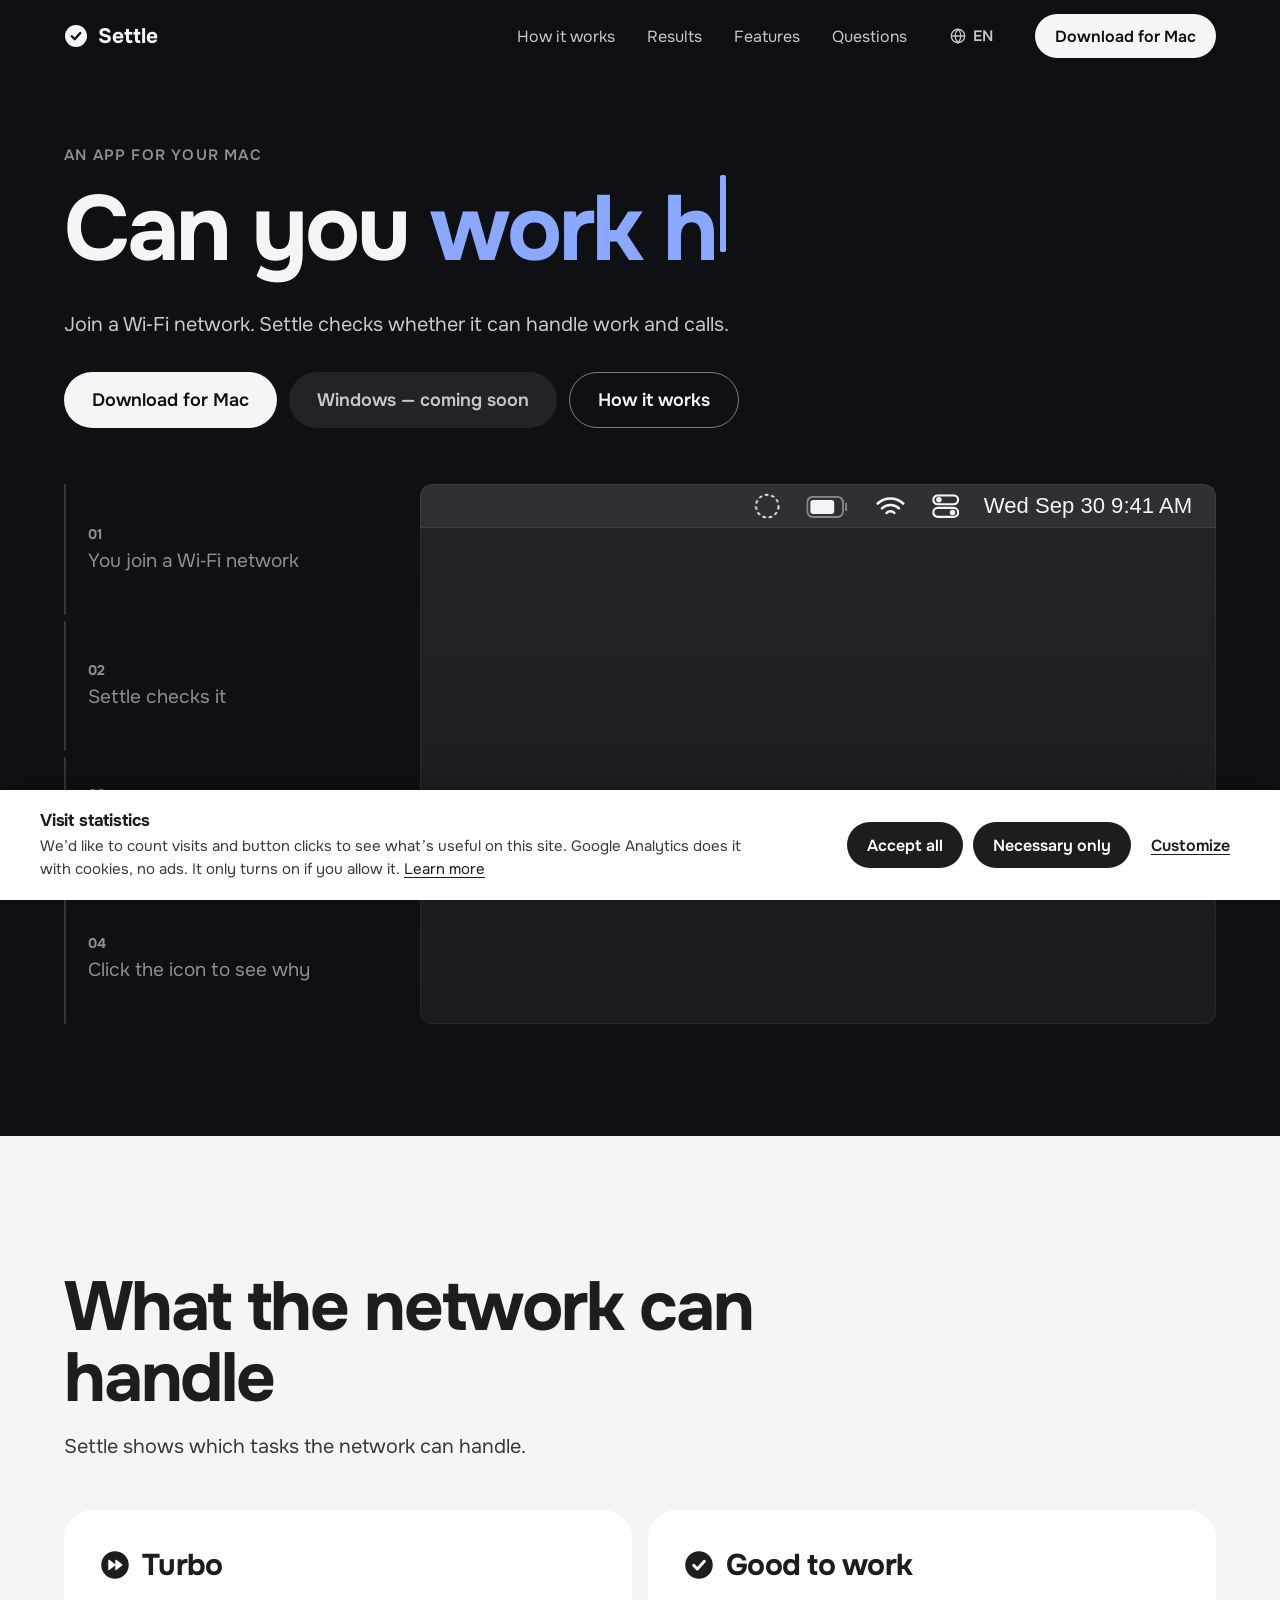
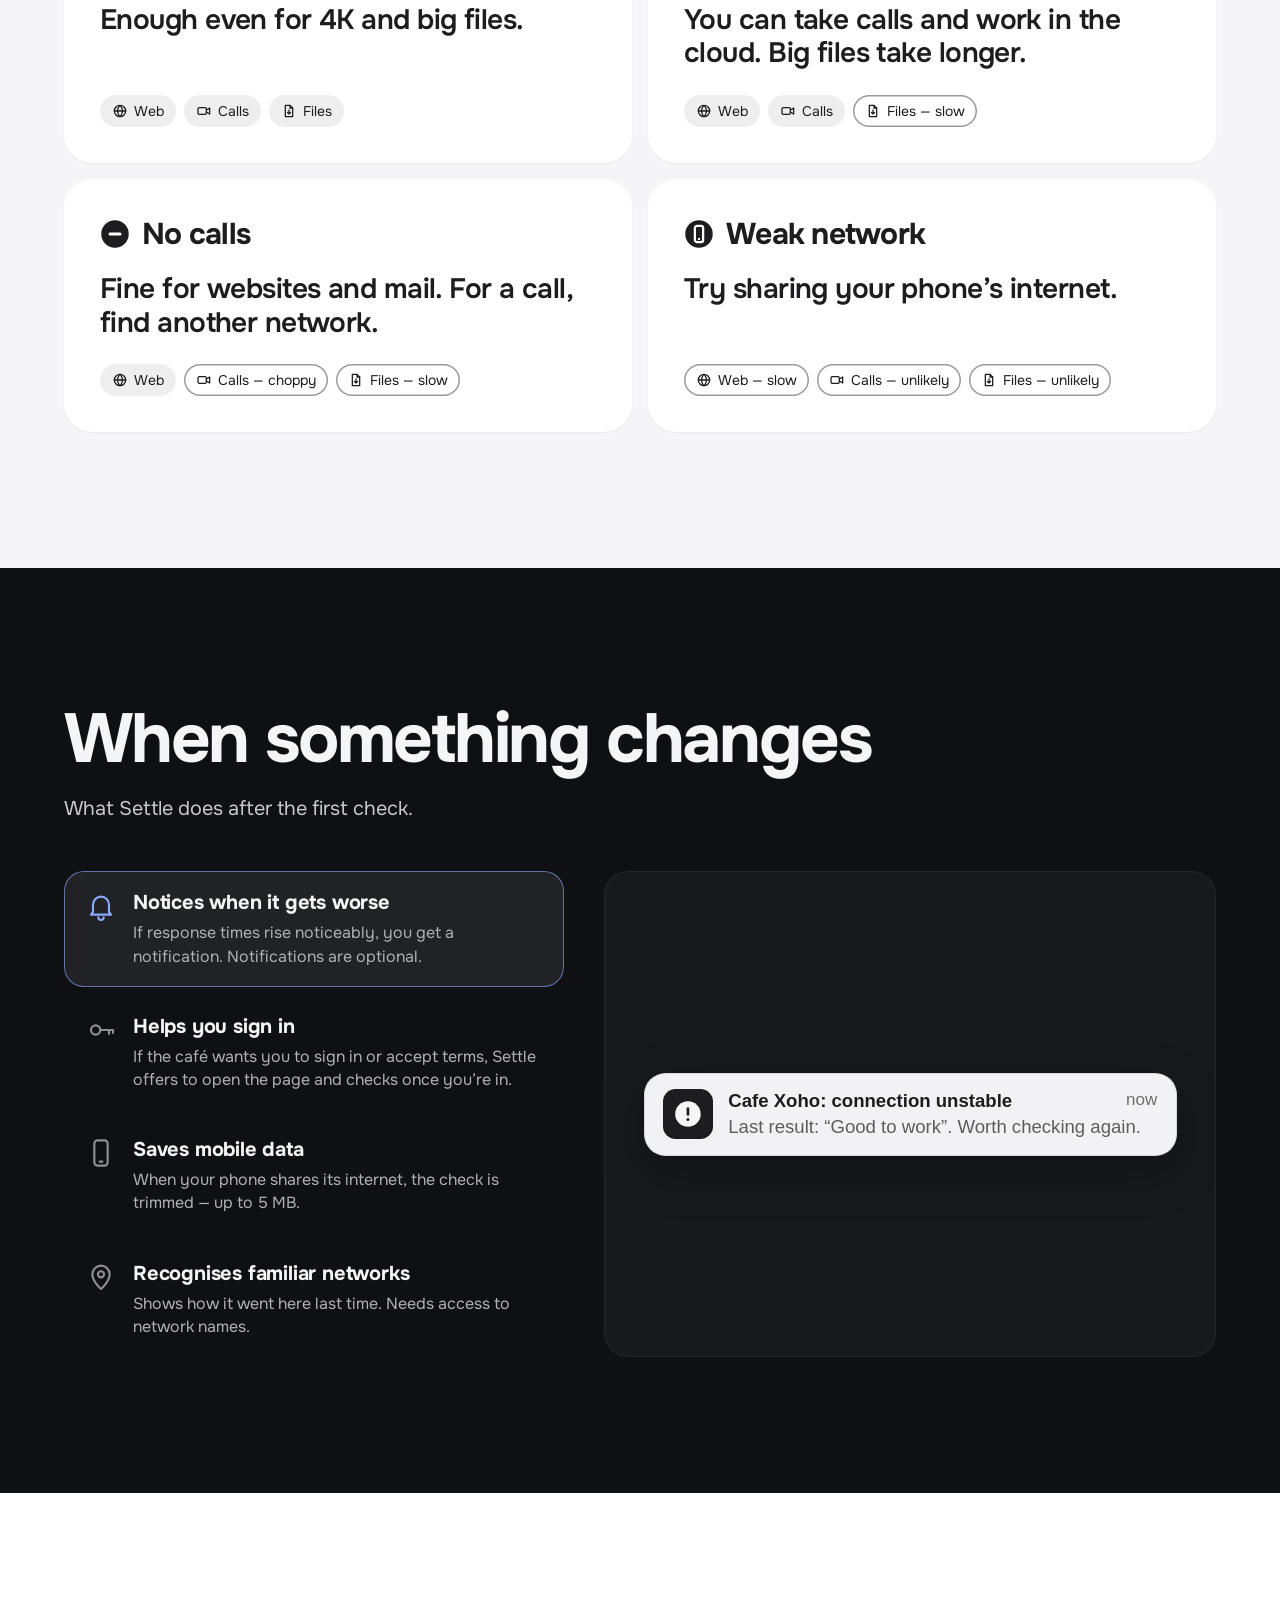
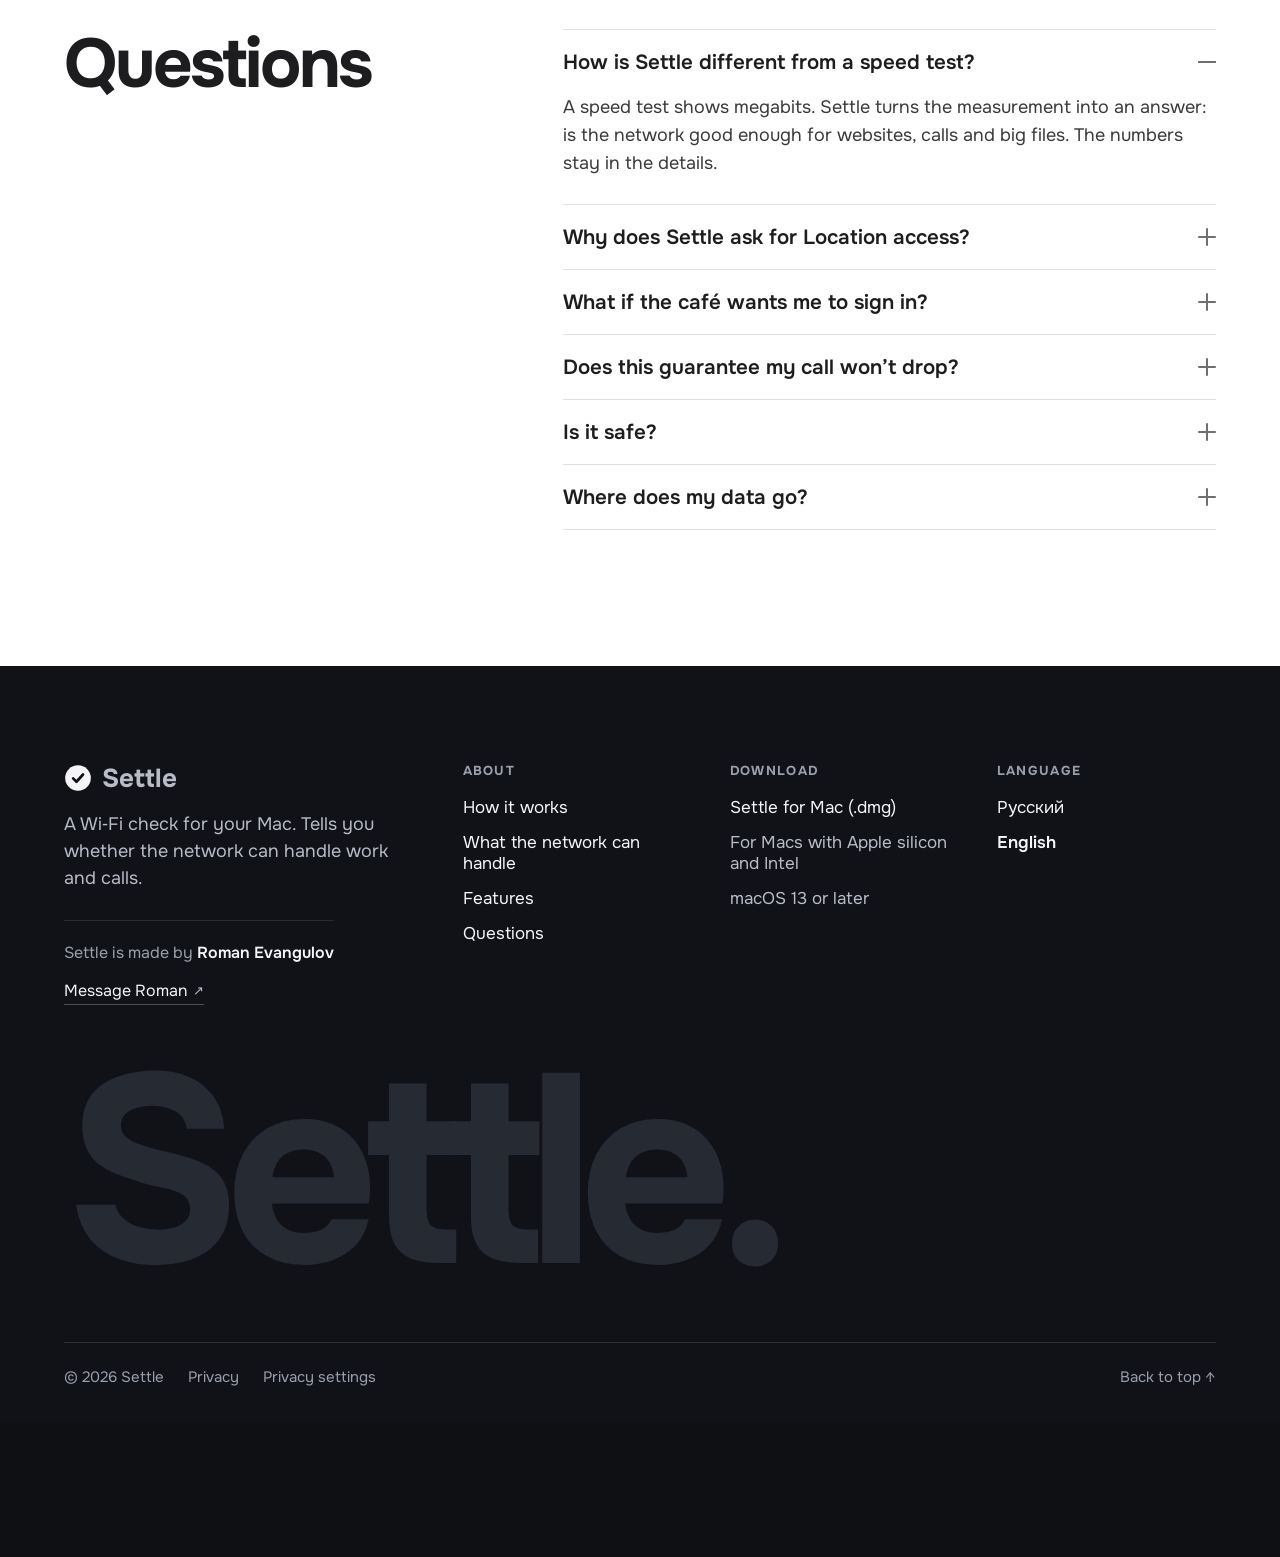
==== commit 0a71451f: "404" ====
--- a/index.html
+++ b/index.html
@@ -20,7 +20,7 @@
 } catch (e) {}
 </script>
 <script>document.documentElement.classList.add('js')</script>
-<link rel="stylesheet" href="/assets/settle.css?v=9f643699">
+<link rel="stylesheet" href="/assets/settle.css?v=99150ca7">
 </head>
 <body id="top">
 
@@ -44,7 +44,7 @@
 <p class="cc-toast" id="cc-toast" role="status" aria-live="polite" hidden>Choice saved</p>
 <header class="top dark">
   <div class="wrap top-in">
-    <a class="brand" href="#top"><svg class="logo" viewBox="0 0 24 24" aria-hidden="true"><mask id="m1" maskUnits="userSpaceOnUse" x="0" y="0" width="24" height="24"><rect width="24" height="24" fill="#fff"/><path d="M7.8 12.3l2.9 2.9 5.6-6.2" fill="none" stroke="#000" stroke-width="2.3" stroke-linecap="round" stroke-linejoin="round"/></mask><circle cx="12" cy="12" r="11" fill="currentColor" mask="url(#m1)"/></svg><span>Settle</span></a>
+    <a class="brand" href="#top"><svg class="logo" viewBox="0 0 24 24" aria-hidden="true"><mask id="m2" maskUnits="userSpaceOnUse" x="0" y="0" width="24" height="24"><rect width="24" height="24" fill="#fff"/><path d="M7.8 12.3l2.9 2.9 5.6-6.2" fill="none" stroke="#000" stroke-width="2.3" stroke-linecap="round" stroke-linejoin="round"/></mask><circle cx="12" cy="12" r="11" fill="currentColor" mask="url(#m2)"/></svg><span>Settle</span></a>
     <nav aria-label="Sections" class="nav"><a class="navl" href="#how">How it works</a><a class="navl" href="#results">Results</a><a class="navl" href="#features">Features</a><a class="navl" href="#faq">Questions</a><div class="lang"><button type="button" class="lang-b" aria-haspopup="true" aria-expanded="false" aria-controls="langm" aria-label="Language: English"><svg viewBox="0 0 24 24" fill="none" stroke="currentColor" stroke-width="1.7" aria-hidden="true"><circle cx="12" cy="12" r="9"/><path d="M3 12h18M12 3c2.6 2.6 3.8 5.6 3.8 9s-1.2 6.4-3.8 9c-2.6-2.6-3.8-5.6-3.8-9S9.4 5.6 12 3"/></svg><span>EN</span></button><div id="langm" class="lang-m" hidden><a href="/" lang="en" data-lang="en" aria-current="true">English<span aria-hidden="true">✓</span></a><a href="/ru/" lang="ru" data-lang="ru">Русский<span aria-hidden="true"></span></a></div></div><a class="btn btn-light btn-s" href="/download/Settle.dmg">Download for Mac</a></nav><button type="button" class="burger" aria-expanded="false" aria-controls="mnav" aria-label="Open menu" data-open="Open menu" data-close="Close menu"><i></i><i></i><i></i></button>
   </div>
   <nav id="mnav" class="mnav" aria-label="Menu" hidden><div class="wrap"><a href="#how">How it works<span>›</span></a><a href="#results">What the network can handle<span>›</span></a><a href="#features">Features<span>›</span></a><a href="#faq">Questions<span>›</span></a><div class="mlang"><span>Language</span><div class="seg"><a href="/" lang="en" data-lang="en" aria-current="true">English</a><a href="/ru/" lang="ru" data-lang="ru">Русский</a></div></div><a class="btn btn-light" href="/download/Settle.dmg">Download for Mac</a></div></nav>
@@ -74,18 +74,18 @@
       <div class="demo" role="img" aria-label="Mac menu bar: Settle checks a new network, shows advice and opens the details">
         <div class="demo-in" data-phase="4">
           <button type="button" class="mb-settle" data-icon aria-label="Settle icon in the menu bar" aria-expanded="true">
-            <span class="ic ic-dash"><svg viewBox="0 0 24 24" fill="none" aria-hidden="true"><circle cx="12" cy="12" r="10" stroke="currentColor" stroke-width="1.6" stroke-dasharray="3 2.6"/></svg></span><span class="ic ic-spin"><svg class="spin" viewBox="0 0 24 24" fill="none" aria-hidden="true"><circle cx="12" cy="12" r="9" stroke="currentColor" stroke-opacity="0.25" stroke-width="2.6"/><path d="M12 3a9 9 0 0 1 8.86 10.56" stroke="currentColor" stroke-width="2.6" stroke-linecap="round"/></svg></span><span class="ic ic-ok"><svg class="g" viewBox="0 0 24 24" aria-hidden="true"><mask id="m2" maskUnits="userSpaceOnUse" x="0" y="0" width="24" height="24"><rect width="24" height="24" fill="#fff"/><path d="M7.8 12.3l2.9 2.9 5.6-6.2" fill="none" stroke="#000" stroke-width="2.3" stroke-linecap="round" stroke-linejoin="round"/></mask><circle cx="12" cy="12" r="11" fill="currentColor" mask="url(#m2)"/></svg></span>
+            <span class="ic ic-dash"><svg viewBox="0 0 24 24" fill="none" aria-hidden="true"><circle cx="12" cy="12" r="10" stroke="currentColor" stroke-width="1.6" stroke-dasharray="3 2.6"/></svg></span><span class="ic ic-spin"><svg class="spin" viewBox="0 0 24 24" fill="none" aria-hidden="true"><circle cx="12" cy="12" r="9" stroke="currentColor" stroke-opacity="0.25" stroke-width="2.6"/><path d="M12 3a9 9 0 0 1 8.86 10.56" stroke="currentColor" stroke-width="2.6" stroke-linecap="round"/></svg></span><span class="ic ic-ok"><svg class="g" viewBox="0 0 24 24" aria-hidden="true"><mask id="m3" maskUnits="userSpaceOnUse" x="0" y="0" width="24" height="24"><rect width="24" height="24" fill="#fff"/><path d="M7.8 12.3l2.9 2.9 5.6-6.2" fill="none" stroke="#000" stroke-width="2.3" stroke-linecap="round" stroke-linejoin="round"/></mask><circle cx="12" cy="12" r="11" fill="currentColor" mask="url(#m3)"/></svg></span>
           </button>
           <span class="mb-bat"><svg class="bat" viewBox="0 0 25 13" fill="none" stroke="currentColor" stroke-width="1.1" aria-hidden="true"><rect x="0.6" y="0.6" width="21" height="11.8" rx="3.2" stroke-opacity="0.45"/><rect x="2.4" y="2.4" width="14" height="8.2" rx="1.6" fill="currentColor" stroke="none"/><path d="M23.4 4.6v3.8" stroke-linecap="round" stroke-opacity="0.45"/></svg></span><span class="mb-wifi"><svg class="wifi" viewBox="0 0 17 13" fill="none" stroke="currentColor" stroke-width="1.5" stroke-linecap="round" aria-hidden="true"><path d="M1 4.5a11 11 0 0 1 15 0"/><path d="M3.5 7.3a7.3 7.3 0 0 1 10 0"/><path d="M6.2 10a3.4 3.4 0 0 1 4.6 0"/></svg></span><span class="mb-cc"><svg class="cc" viewBox="0 0 16 14" fill="none" stroke="currentColor" stroke-width="1.3" aria-hidden="true"><rect x="0.7" y="0.7" width="14.6" height="5.2" rx="2.6"/><rect x="0.7" y="8.1" width="14.6" height="5.2" rx="2.6"/><circle cx="4" cy="3.3" r="1.6" fill="currentColor" stroke="none"/><circle cx="12" cy="10.7" r="1.6" fill="currentColor" stroke="none"/></svg></span>
           <span class="mb-clock">Wed Sep 30 9:41 AM</span>
           <div class="notif" aria-hidden="true">
-            <span class="notif-app"><svg class="g" viewBox="0 0 24 24" aria-hidden="true"><mask id="m3" maskUnits="userSpaceOnUse" x="0" y="0" width="24" height="24"><rect width="24" height="24" fill="#fff"/><path d="M7.8 12.3l2.9 2.9 5.6-6.2" fill="none" stroke="#000" stroke-width="2.3" stroke-linecap="round" stroke-linejoin="round"/></mask><circle cx="12" cy="12" r="11" fill="currentColor" mask="url(#m3)"/></svg></span>
+            <span class="notif-app"><svg class="g" viewBox="0 0 24 24" aria-hidden="true"><mask id="m4" maskUnits="userSpaceOnUse" x="0" y="0" width="24" height="24"><rect width="24" height="24" fill="#fff"/><path d="M7.8 12.3l2.9 2.9 5.6-6.2" fill="none" stroke="#000" stroke-width="2.3" stroke-linecap="round" stroke-linejoin="round"/></mask><circle cx="12" cy="12" r="11" fill="currentColor" mask="url(#m4)"/></svg></span>
             <span class="notif-body"><span class="notif-top"><b>Cafe Xoho: good to work</b><span>now</span></span><span>Enough for everyday work. Big files will take a while.</span></span>
           </div>
           <div class="pop hero-pop">
             <div class="pop-head"><div class="pop-id"><div class="pop-net"><svg class="wifi" viewBox="0 0 17 13" fill="none" stroke="currentColor" stroke-width="1.5" stroke-linecap="round" aria-hidden="true"><path d="M1 4.5a11 11 0 0 1 15 0"/><path d="M3.5 7.3a7.3 7.3 0 0 1 10 0"/><path d="M6.2 10a3.4 3.4 0 0 1 4.6 0"/></svg><span>Cafe Xoho</span></div>
             <div class="pop-meta"><span title="Checked today at 9:41 AM">Checked just now</span></div></div></div>
-            <div class="pop-title"><svg class="g" viewBox="0 0 24 24" aria-hidden="true"><mask id="m4" maskUnits="userSpaceOnUse" x="0" y="0" width="24" height="24"><rect width="24" height="24" fill="#fff"/><path d="M7.8 12.3l2.9 2.9 5.6-6.2" fill="none" stroke="#000" stroke-width="2.3" stroke-linecap="round" stroke-linejoin="round"/></mask><circle cx="12" cy="12" r="11" fill="currentColor" mask="url(#m4)"/></svg><span>Good to work</span></div>
+            <div class="pop-title"><svg class="g" viewBox="0 0 24 24" aria-hidden="true"><mask id="m5" maskUnits="userSpaceOnUse" x="0" y="0" width="24" height="24"><rect width="24" height="24" fill="#fff"/><path d="M7.8 12.3l2.9 2.9 5.6-6.2" fill="none" stroke="#000" stroke-width="2.3" stroke-linecap="round" stroke-linejoin="round"/></mask><circle cx="12" cy="12" r="11" fill="currentColor" mask="url(#m5)"/></svg><span>Good to work</span></div>
             <p class="pop-desc">Enough for everyday work. Big files will take a while.</p>
             <div class="chips"><span class="chip "><svg class="ci" viewBox="0 0 24 24" fill="none" stroke="currentColor" stroke-width="1.9" stroke-linecap="round" stroke-linejoin="round" aria-hidden="true"><circle cx="12" cy="12" r="8.5"/><path d="M3.5 12h17"/><path d="M12 3.5c2.5 2.4 3.7 5.3 3.7 8.5s-1.2 6.1-3.7 8.5c-2.5-2.4-3.7-5.3-3.7-8.5s1.2-6.1 3.7-8.5z"/></svg><span>Web</span></span><span class="chip "><svg class="ci" viewBox="0 0 24 24" fill="none" stroke="currentColor" stroke-width="1.9" stroke-linecap="round" stroke-linejoin="round" aria-hidden="true"><rect x="3" y="7" width="12.5" height="10" rx="2"/><path d="M15.5 10.5l5-3v9l-5-3"/></svg><span>Calls</span></span><span class="chip lim"><svg class="ci" viewBox="0 0 24 24" fill="none" stroke="currentColor" stroke-width="1.9" stroke-linecap="round" stroke-linejoin="round" aria-hidden="true"><path d="M6.5 3.5h7l4 4v13h-11z"/><path d="M13.5 3.5v4h4"/><path d="M12 10.5v6M9.5 14l2.5 2.5 2.5-2.5"/></svg><span>Big files load slowly</span></span></div>
             <div class="collapse hero-det"><div><dl class="metrics"><div><dt>Download</dt><dd><b>48</b> Mbps</dd></div><div><dt>Upload</dt><dd><b>12</b> Mbps</dd></div><div><dt>Response, idle</dt><dd><b>22</b> ms</dd></div><div><dt>Response, network busy<small>Matters for calls</small></dt><dd><b>85</b> ms</dd></div></dl></div></div>
@@ -107,19 +107,19 @@
       <p class="lead">Settle shows which tasks the network can handle.</p>
     </div>
     <div class="tiles reveal"><article class="tile" tabindex="0" data-i="0">
-        <h3 class="tname"><svg class="g ti-fwd" viewBox="0 0 24 24" aria-hidden="true"><mask id="m5" maskUnits="userSpaceOnUse" x="0" y="0" width="24" height="24"><rect width="24" height="24" fill="#fff"/><path d="M6.6 8.4v7.2c0 .5.5.8.9.5l4.6-3.6c.3-.3.3-.7 0-1l-4.6-3.6c-.4-.3-.9 0-.9.5z" fill="#000"/><path d="M12.2 8.4v7.2c0 .5.5.8.9.5l4.6-3.6c.3-.3.3-.7 0-1l-4.6-3.6c-.4-.3-.9 0-.9.5z" fill="#000"/></mask><circle cx="12" cy="12" r="11" fill="currentColor" mask="url(#m5)"/></svg><span>Turbo</span></h3>
+        <h3 class="tname"><svg class="g ti-fwd" viewBox="0 0 24 24" aria-hidden="true"><mask id="m6" maskUnits="userSpaceOnUse" x="0" y="0" width="24" height="24"><rect width="24" height="24" fill="#fff"/><path d="M6.6 8.4v7.2c0 .5.5.8.9.5l4.6-3.6c.3-.3.3-.7 0-1l-4.6-3.6c-.4-.3-.9 0-.9.5z" fill="#000"/><path d="M12.2 8.4v7.2c0 .5.5.8.9.5l4.6-3.6c.3-.3.3-.7 0-1l-4.6-3.6c-.4-.3-.9 0-.9.5z" fill="#000"/></mask><circle cx="12" cy="12" r="11" fill="currentColor" mask="url(#m6)"/></svg><span>Turbo</span></h3>
         <p class="say">Enough even for 4K and big files.</p>
         <div class="tchips"><span class="tchip ok"><svg class="ci" viewBox="0 0 24 24" fill="none" stroke="currentColor" stroke-width="1.9" stroke-linecap="round" stroke-linejoin="round" aria-hidden="true"><circle cx="12" cy="12" r="8.5"/><path d="M3.5 12h17"/><path d="M12 3.5c2.5 2.4 3.7 5.3 3.7 8.5s-1.2 6.1-3.7 8.5c-2.5-2.4-3.7-5.3-3.7-8.5s1.2-6.1 3.7-8.5z"/></svg><span>Web</span></span><span class="tchip ok"><svg class="ci" viewBox="0 0 24 24" fill="none" stroke="currentColor" stroke-width="1.9" stroke-linecap="round" stroke-linejoin="round" aria-hidden="true"><rect x="3" y="7" width="12.5" height="10" rx="2"/><path d="M15.5 10.5l5-3v9l-5-3"/></svg><span>Calls</span></span><span class="tchip ok"><svg class="ci" viewBox="0 0 24 24" fill="none" stroke="currentColor" stroke-width="1.9" stroke-linecap="round" stroke-linejoin="round" aria-hidden="true"><path d="M6.5 3.5h7l4 4v13h-11z"/><path d="M13.5 3.5v4h4"/><path d="M12 10.5v6M9.5 14l2.5 2.5 2.5-2.5"/></svg><span>Files</span></span></div>
       </article><article class="tile" tabindex="0" data-i="1">
-        <h3 class="tname"><svg class="g ti-ok" viewBox="0 0 24 24" aria-hidden="true"><mask id="m6" maskUnits="userSpaceOnUse" x="0" y="0" width="24" height="24"><rect width="24" height="24" fill="#fff"/><path d="M7.8 12.3l2.9 2.9 5.6-6.2" fill="none" stroke="#000" stroke-width="2.3" stroke-linecap="round" stroke-linejoin="round"/></mask><circle cx="12" cy="12" r="11" fill="currentColor" mask="url(#m6)"/></svg><span>Good to work</span></h3>
+        <h3 class="tname"><svg class="g ti-ok" viewBox="0 0 24 24" aria-hidden="true"><mask id="m7" maskUnits="userSpaceOnUse" x="0" y="0" width="24" height="24"><rect width="24" height="24" fill="#fff"/><path d="M7.8 12.3l2.9 2.9 5.6-6.2" fill="none" stroke="#000" stroke-width="2.3" stroke-linecap="round" stroke-linejoin="round"/></mask><circle cx="12" cy="12" r="11" fill="currentColor" mask="url(#m7)"/></svg><span>Good to work</span></h3>
         <p class="say">You can take calls and work in the cloud. Big files take longer.</p>
         <div class="tchips"><span class="tchip ok"><svg class="ci" viewBox="0 0 24 24" fill="none" stroke="currentColor" stroke-width="1.9" stroke-linecap="round" stroke-linejoin="round" aria-hidden="true"><circle cx="12" cy="12" r="8.5"/><path d="M3.5 12h17"/><path d="M12 3.5c2.5 2.4 3.7 5.3 3.7 8.5s-1.2 6.1-3.7 8.5c-2.5-2.4-3.7-5.3-3.7-8.5s1.2-6.1 3.7-8.5z"/></svg><span>Web</span></span><span class="tchip ok"><svg class="ci" viewBox="0 0 24 24" fill="none" stroke="currentColor" stroke-width="1.9" stroke-linecap="round" stroke-linejoin="round" aria-hidden="true"><rect x="3" y="7" width="12.5" height="10" rx="2"/><path d="M15.5 10.5l5-3v9l-5-3"/></svg><span>Calls</span></span><span class="tchip lim"><svg class="ci" viewBox="0 0 24 24" fill="none" stroke="currentColor" stroke-width="1.9" stroke-linecap="round" stroke-linejoin="round" aria-hidden="true"><path d="M6.5 3.5h7l4 4v13h-11z"/><path d="M13.5 3.5v4h4"/><path d="M12 10.5v6M9.5 14l2.5 2.5 2.5-2.5"/></svg><span>Files — slow</span></span></div>
       </article><article class="tile" tabindex="0" data-i="2">
-        <h3 class="tname"><svg class="g ti-min" viewBox="0 0 24 24" aria-hidden="true"><mask id="m7" maskUnits="userSpaceOnUse" x="0" y="0" width="24" height="24"><rect width="24" height="24" fill="#fff"/><rect x="6.8" y="10.8" width="10.4" height="2.4" rx="1.2" fill="#000"/></mask><circle cx="12" cy="12" r="11" fill="currentColor" mask="url(#m7)"/></svg><span>No calls</span></h3>
+        <h3 class="tname"><svg class="g ti-min" viewBox="0 0 24 24" aria-hidden="true"><mask id="m8" maskUnits="userSpaceOnUse" x="0" y="0" width="24" height="24"><rect width="24" height="24" fill="#fff"/><rect x="6.8" y="10.8" width="10.4" height="2.4" rx="1.2" fill="#000"/></mask><circle cx="12" cy="12" r="11" fill="currentColor" mask="url(#m8)"/></svg><span>No calls</span></h3>
         <p class="say">Fine for websites and mail. For a call, find another network.</p>
         <div class="tchips"><span class="tchip ok"><svg class="ci" viewBox="0 0 24 24" fill="none" stroke="currentColor" stroke-width="1.9" stroke-linecap="round" stroke-linejoin="round" aria-hidden="true"><circle cx="12" cy="12" r="8.5"/><path d="M3.5 12h17"/><path d="M12 3.5c2.5 2.4 3.7 5.3 3.7 8.5s-1.2 6.1-3.7 8.5c-2.5-2.4-3.7-5.3-3.7-8.5s1.2-6.1 3.7-8.5z"/></svg><span>Web</span></span><span class="tchip lim"><svg class="ci" viewBox="0 0 24 24" fill="none" stroke="currentColor" stroke-width="1.9" stroke-linecap="round" stroke-linejoin="round" aria-hidden="true"><rect x="3" y="7" width="12.5" height="10" rx="2"/><path d="M15.5 10.5l5-3v9l-5-3"/></svg><span>Calls — choppy</span></span><span class="tchip lim"><svg class="ci" viewBox="0 0 24 24" fill="none" stroke="currentColor" stroke-width="1.9" stroke-linecap="round" stroke-linejoin="round" aria-hidden="true"><path d="M6.5 3.5h7l4 4v13h-11z"/><path d="M13.5 3.5v4h4"/><path d="M12 10.5v6M9.5 14l2.5 2.5 2.5-2.5"/></svg><span>Files — slow</span></span></div>
       </article><article class="tile" tabindex="0" data-i="3">
-        <h3 class="tname"><svg class="g ti-phn" viewBox="0 0 24 24" aria-hidden="true"><mask id="m8" maskUnits="userSpaceOnUse" x="0" y="0" width="24" height="24"><rect width="24" height="24" fill="#fff"/><rect x="8.7" y="5.5" width="6.6" height="13" rx="1.7" fill="none" stroke="#000" stroke-width="1.8"/><circle cx="12" cy="15.9" r="0.95" fill="#000"/></mask><circle cx="12" cy="12" r="11" fill="currentColor" mask="url(#m8)"/></svg><span>Weak network</span></h3>
+        <h3 class="tname"><svg class="g ti-phn" viewBox="0 0 24 24" aria-hidden="true"><mask id="m9" maskUnits="userSpaceOnUse" x="0" y="0" width="24" height="24"><rect width="24" height="24" fill="#fff"/><rect x="8.7" y="5.5" width="6.6" height="13" rx="1.7" fill="none" stroke="#000" stroke-width="1.8"/><circle cx="12" cy="15.9" r="0.95" fill="#000"/></mask><circle cx="12" cy="12" r="11" fill="currentColor" mask="url(#m9)"/></svg><span>Weak network</span></h3>
         <p class="say">Try sharing your phone’s internet.</p>
         <div class="tchips"><span class="tchip lim"><svg class="ci" viewBox="0 0 24 24" fill="none" stroke="currentColor" stroke-width="1.9" stroke-linecap="round" stroke-linejoin="round" aria-hidden="true"><circle cx="12" cy="12" r="8.5"/><path d="M3.5 12h17"/><path d="M12 3.5c2.5 2.4 3.7 5.3 3.7 8.5s-1.2 6.1-3.7 8.5c-2.5-2.4-3.7-5.3-3.7-8.5s1.2-6.1 3.7-8.5z"/></svg><span>Web — slow</span></span><span class="tchip lim"><svg class="ci" viewBox="0 0 24 24" fill="none" stroke="currentColor" stroke-width="1.9" stroke-linecap="round" stroke-linejoin="round" aria-hidden="true"><rect x="3" y="7" width="12.5" height="10" rx="2"/><path d="M15.5 10.5l5-3v9l-5-3"/></svg><span>Calls — unlikely</span></span><span class="tchip lim"><svg class="ci" viewBox="0 0 24 24" fill="none" stroke="currentColor" stroke-width="1.9" stroke-linecap="round" stroke-linejoin="round" aria-hidden="true"><path d="M6.5 3.5h7l4 4v13h-11z"/><path d="M13.5 3.5v4h4"/><path d="M12 10.5v6M9.5 14l2.5 2.5 2.5-2.5"/></svg><span>Files — unlikely</span></span></div>
       </article></div>
@@ -137,7 +137,7 @@
         <svg class="fi" viewBox="0 0 24 24" fill="none" stroke="currentColor" stroke-width="1.6" stroke-linecap="round" stroke-linejoin="round" aria-hidden="true"><circle cx="8" cy="12" r="3.5"/><path d="M11.5 12H21"/><path d="M18 12v3"/><path d="M21 12v2.2"/></svg><span class="sit-text"><span class="sit-t">Helps you sign in</span><span class="sit-d">If the café wants you to sign in or accept terms, Settle offers to open the page and checks once you’re in.</span></span></button><button type="button" role="tab" class="sit" id="sit-phone" data-sit="phone" aria-selected="false" aria-controls="sit-stage" tabindex="-1">
         <svg class="fi" viewBox="0 0 24 24" fill="none" stroke="currentColor" stroke-width="1.6" stroke-linecap="round" stroke-linejoin="round" aria-hidden="true"><rect x="7" y="2.5" width="10" height="19" rx="2.5"/><path d="M11 18.5h2"/></svg><span class="sit-text"><span class="sit-t">Saves mobile data</span><span class="sit-d">When your phone shares its internet, the check is trimmed — up to 5&nbsp;MB.</span></span></button><button type="button" role="tab" class="sit" id="sit-known" data-sit="known" aria-selected="false" aria-controls="sit-stage" tabindex="-1">
         <svg class="fi" viewBox="0 0 24 24" fill="none" stroke="currentColor" stroke-width="1.6" stroke-linecap="round" stroke-linejoin="round" aria-hidden="true"><path d="M12 21s-6.5-5.6-6.5-11a6.5 6.5 0 0 1 13 0c0 5.4-6.5 11-6.5 11z"/><circle cx="12" cy="10" r="2.3"/></svg><span class="sit-text"><span class="sit-t">Recognises familiar networks</span><span class="sit-d">Shows how it went here last time. Needs access to network names.</span></span></button></div>
-      <div id="sit-stage" class="sit-stage" role="tabpanel" aria-labelledby="sit-unstable"><div class="sit-view" data-view="unstable"><div class="notif on"><span class="notif-app"><svg class="g" viewBox="0 0 24 24" aria-hidden="true"><mask id="m9" maskUnits="userSpaceOnUse" x="0" y="0" width="24" height="24"><rect width="24" height="24" fill="#fff"/><rect x="10.85" y="6.3" width="2.3" height="7.3" rx="1.15" fill="#000"/><circle cx="12" cy="16.8" r="1.3" fill="#000"/></mask><circle cx="12" cy="12" r="11" fill="currentColor" mask="url(#m9)"/></svg></span><span class="notif-body"><span class="notif-top"><b>Cafe Xoho: connection unstable</b><span>now</span></span><span>Last result: “Good to work”. Worth checking again.</span></span></div></div><div class="sit-view" data-view="portal" hidden><div class="pop"><div class="pop-head"><div class="pop-id"><div class="pop-net"><svg class="wifi" viewBox="0 0 17 13" fill="none" stroke="currentColor" stroke-width="1.5" stroke-linecap="round" aria-hidden="true"><path d="M1 4.5a11 11 0 0 1 15 0"/><path d="M3.5 7.3a7.3 7.3 0 0 1 10 0"/><path d="M6.2 10a3.4 3.4 0 0 1 4.6 0"/></svg><span>Cafe Xoho</span></div></div></div><div class="pop-title"><svg class="g" viewBox="0 0 24 24" aria-hidden="true"><mask id="m10" maskUnits="userSpaceOnUse" x="0" y="0" width="24" height="24"><rect width="24" height="24" fill="#fff"/><g fill="none" stroke="#000" stroke-width="2" stroke-linecap="round" stroke-linejoin="round"><circle cx="8.8" cy="12" r="2.6"/><path d="M11.4 12H17.4"/><path d="M15.3 12v2.4"/><path d="M17.4 12v1.8"/></g></mask><circle cx="12" cy="12" r="11" fill="currentColor" mask="url(#m10)"/></svg><span>Sign-in needed</span></div><p class="pop-desc">This network wants you to sign in. The check starts once you’re in.</p><div class="pop-act"><span class="mbtn blue">Open sign-in page</span></div></div></div><div class="sit-view" data-view="phone" hidden><div class="pop"><div class="pop-head"><div class="pop-id"><div class="pop-net"><svg class="wifi" viewBox="0 0 24 24" fill="none" stroke="currentColor" stroke-width="2" stroke-linecap="round" aria-hidden="true"><path d="M8.5 15.5a5 5 0 0 1 0-7"/><path d="M15.5 8.5a5 5 0 0 1 0 7"/><path d="M5.6 18.4a9 9 0 0 1 0-12.8"/><path d="M18.4 5.6a9 9 0 0 1 0 12.8"/><circle cx="12" cy="12" r="1.6" fill="currentColor"/></svg><span>iPhone</span></div><div class="pop-meta"><span>Mobile data · checked just now</span></div></div></div><div class="pop-title"><svg class="g" viewBox="0 0 24 24" aria-hidden="true"><mask id="m11" maskUnits="userSpaceOnUse" x="0" y="0" width="24" height="24"><rect width="24" height="24" fill="#fff"/><path d="M7.8 12.3l2.9 2.9 5.6-6.2" fill="none" stroke="#000" stroke-width="2.3" stroke-linecap="round" stroke-linejoin="round"/></mask><circle cx="12" cy="12" r="11" fill="currentColor" mask="url(#m11)"/></svg><span>Good to work</span></div><p class="pop-desc">Enough for everyday work. Big files will take a while.</p><div class="chips"><span class="chip "><svg class="ci" viewBox="0 0 24 24" fill="none" stroke="currentColor" stroke-width="1.9" stroke-linecap="round" stroke-linejoin="round" aria-hidden="true"><circle cx="12" cy="12" r="8.5"/><path d="M3.5 12h17"/><path d="M12 3.5c2.5 2.4 3.7 5.3 3.7 8.5s-1.2 6.1-3.7 8.5c-2.5-2.4-3.7-5.3-3.7-8.5s1.2-6.1 3.7-8.5z"/></svg><span>Web</span></span><span class="chip "><svg class="ci" viewBox="0 0 24 24" fill="none" stroke="currentColor" stroke-width="1.9" stroke-linecap="round" stroke-linejoin="round" aria-hidden="true"><rect x="3" y="7" width="12.5" height="10" rx="2"/><path d="M15.5 10.5l5-3v9l-5-3"/></svg><span>Calls</span></span><span class="chip lim"><svg class="ci" viewBox="0 0 24 24" fill="none" stroke="currentColor" stroke-width="1.9" stroke-linecap="round" stroke-linejoin="round" aria-hidden="true"><path d="M6.5 3.5h7l4 4v13h-11z"/><path d="M13.5 3.5v4h4"/><path d="M12 10.5v6M9.5 14l2.5 2.5 2.5-2.5"/></svg><span>Big files load slowly</span></span></div><div class="pop-foot"><span>Details ›</span><span class="pf-r"><span class="mbtn">Check again</span><svg class="gear" viewBox="0 0 24 24" fill="none" stroke="currentColor" stroke-width="1.7" stroke-linecap="round" stroke-linejoin="round" aria-hidden="true"><circle cx="12" cy="12" r="3"/><path d="M19.4 15a1.65 1.65 0 0 0 .33 1.82l.06.06a2 2 0 1 1-2.83 2.83l-.06-.06a1.65 1.65 0 0 0-1.82-.33 1.65 1.65 0 0 0-1 1.51V21a2 2 0 1 1-4 0v-.09A1.65 1.65 0 0 0 9 19.4a1.65 1.65 0 0 0-1.82.33l-.06.06a2 2 0 1 1-2.83-2.83l.06-.06A1.65 1.65 0 0 0 4.68 15a1.65 1.65 0 0 0-1.51-1H3a2 2 0 1 1 0-4h.09A1.65 1.65 0 0 0 4.6 9a1.65 1.65 0 0 0-.33-1.82l-.06-.06a2 2 0 1 1 2.83-2.83l.06.06A1.65 1.65 0 0 0 9 4.68a1.65 1.65 0 0 0 1-1.51V3a2 2 0 1 1 4 0v.09a1.65 1.65 0 0 0 1 1.51 1.65 1.65 0 0 0 1.82-.33l.06-.06a2 2 0 1 1 2.83 2.83l-.06.06A1.65 1.65 0 0 0 19.4 9a1.65 1.65 0 0 0 1.51 1H21a2 2 0 1 1 0 4h-.09a1.65 1.65 0 0 0-1.51 1z"/></svg></span></div></div></div><div class="sit-view" data-view="known" hidden><div class="pop"><div class="pop-head"><div class="pop-id"><div class="pop-net"><svg class="wifi" viewBox="0 0 17 13" fill="none" stroke="currentColor" stroke-width="1.5" stroke-linecap="round" aria-hidden="true"><path d="M1 4.5a11 11 0 0 1 15 0"/><path d="M3.5 7.3a7.3 7.3 0 0 1 10 0"/><path d="M6.2 10a3.4 3.4 0 0 1 4.6 0"/></svg><span>Cafe Xoho</span></div><div class="pop-meta"><span>Checking…</span></div></div></div><div class="pop-title plain"><span>Checking the network</span></div><p class="pop-desc">Last time you could work here.</p><ul class="psteps"><li class="done"><svg class="g" viewBox="0 0 24 24" aria-hidden="true"><mask id="m12" maskUnits="userSpaceOnUse" x="0" y="0" width="24" height="24"><rect width="24" height="24" fill="#fff"/><path d="M7.8 12.3l2.9 2.9 5.6-6.2" fill="none" stroke="#000" stroke-width="2.3" stroke-linecap="round" stroke-linejoin="round"/></mask><circle cx="12" cy="12" r="11" fill="currentColor" mask="url(#m12)"/></svg><span>Internet’s here</span></li><li class="done"><svg class="g" viewBox="0 0 24 24" aria-hidden="true"><mask id="m13" maskUnits="userSpaceOnUse" x="0" y="0" width="24" height="24"><rect width="24" height="24" fill="#fff"/><path d="M7.8 12.3l2.9 2.9 5.6-6.2" fill="none" stroke="#000" stroke-width="2.3" stroke-linecap="round" stroke-linejoin="round"/></mask><circle cx="12" cy="12" r="11" fill="currentColor" mask="url(#m13)"/></svg><span>Response — 32 ms</span></li><li class="active"><svg class="spin" viewBox="0 0 24 24" fill="none" aria-hidden="true"><circle cx="12" cy="12" r="9" stroke="currentColor" stroke-opacity="0.25" stroke-width="2.6"/><path d="M12 3a9 9 0 0 1 8.86 10.56" stroke="currentColor" stroke-width="2.6" stroke-linecap="round"/></svg><span>Downloading a test file · 41 Mbps</span></li><li class="wait"><i></i><span>Upload</span></li></ul><div class="pop-act"><span class="mbtn">Stop</span></div></div></div></div>
+      <div id="sit-stage" class="sit-stage" role="tabpanel" aria-labelledby="sit-unstable"><div class="sit-view" data-view="unstable"><div class="notif on"><span class="notif-app"><svg class="g" viewBox="0 0 24 24" aria-hidden="true"><mask id="m10" maskUnits="userSpaceOnUse" x="0" y="0" width="24" height="24"><rect width="24" height="24" fill="#fff"/><rect x="10.85" y="6.3" width="2.3" height="7.3" rx="1.15" fill="#000"/><circle cx="12" cy="16.8" r="1.3" fill="#000"/></mask><circle cx="12" cy="12" r="11" fill="currentColor" mask="url(#m10)"/></svg></span><span class="notif-body"><span class="notif-top"><b>Cafe Xoho: connection unstable</b><span>now</span></span><span>Last result: “Good to work”. Worth checking again.</span></span></div></div><div class="sit-view" data-view="portal" hidden><div class="pop"><div class="pop-head"><div class="pop-id"><div class="pop-net"><svg class="wifi" viewBox="0 0 17 13" fill="none" stroke="currentColor" stroke-width="1.5" stroke-linecap="round" aria-hidden="true"><path d="M1 4.5a11 11 0 0 1 15 0"/><path d="M3.5 7.3a7.3 7.3 0 0 1 10 0"/><path d="M6.2 10a3.4 3.4 0 0 1 4.6 0"/></svg><span>Cafe Xoho</span></div></div></div><div class="pop-title"><svg class="g" viewBox="0 0 24 24" aria-hidden="true"><mask id="m11" maskUnits="userSpaceOnUse" x="0" y="0" width="24" height="24"><rect width="24" height="24" fill="#fff"/><g fill="none" stroke="#000" stroke-width="2" stroke-linecap="round" stroke-linejoin="round"><circle cx="8.8" cy="12" r="2.6"/><path d="M11.4 12H17.4"/><path d="M15.3 12v2.4"/><path d="M17.4 12v1.8"/></g></mask><circle cx="12" cy="12" r="11" fill="currentColor" mask="url(#m11)"/></svg><span>Sign-in needed</span></div><p class="pop-desc">This network wants you to sign in. The check starts once you’re in.</p><div class="pop-act"><span class="mbtn blue">Open sign-in page</span></div></div></div><div class="sit-view" data-view="phone" hidden><div class="pop"><div class="pop-head"><div class="pop-id"><div class="pop-net"><svg class="wifi" viewBox="0 0 24 24" fill="none" stroke="currentColor" stroke-width="2" stroke-linecap="round" aria-hidden="true"><path d="M8.5 15.5a5 5 0 0 1 0-7"/><path d="M15.5 8.5a5 5 0 0 1 0 7"/><path d="M5.6 18.4a9 9 0 0 1 0-12.8"/><path d="M18.4 5.6a9 9 0 0 1 0 12.8"/><circle cx="12" cy="12" r="1.6" fill="currentColor"/></svg><span>iPhone</span></div><div class="pop-meta"><span>Mobile data · checked just now</span></div></div></div><div class="pop-title"><svg class="g" viewBox="0 0 24 24" aria-hidden="true"><mask id="m12" maskUnits="userSpaceOnUse" x="0" y="0" width="24" height="24"><rect width="24" height="24" fill="#fff"/><path d="M7.8 12.3l2.9 2.9 5.6-6.2" fill="none" stroke="#000" stroke-width="2.3" stroke-linecap="round" stroke-linejoin="round"/></mask><circle cx="12" cy="12" r="11" fill="currentColor" mask="url(#m12)"/></svg><span>Good to work</span></div><p class="pop-desc">Enough for everyday work. Big files will take a while.</p><div class="chips"><span class="chip "><svg class="ci" viewBox="0 0 24 24" fill="none" stroke="currentColor" stroke-width="1.9" stroke-linecap="round" stroke-linejoin="round" aria-hidden="true"><circle cx="12" cy="12" r="8.5"/><path d="M3.5 12h17"/><path d="M12 3.5c2.5 2.4 3.7 5.3 3.7 8.5s-1.2 6.1-3.7 8.5c-2.5-2.4-3.7-5.3-3.7-8.5s1.2-6.1 3.7-8.5z"/></svg><span>Web</span></span><span class="chip "><svg class="ci" viewBox="0 0 24 24" fill="none" stroke="currentColor" stroke-width="1.9" stroke-linecap="round" stroke-linejoin="round" aria-hidden="true"><rect x="3" y="7" width="12.5" height="10" rx="2"/><path d="M15.5 10.5l5-3v9l-5-3"/></svg><span>Calls</span></span><span class="chip lim"><svg class="ci" viewBox="0 0 24 24" fill="none" stroke="currentColor" stroke-width="1.9" stroke-linecap="round" stroke-linejoin="round" aria-hidden="true"><path d="M6.5 3.5h7l4 4v13h-11z"/><path d="M13.5 3.5v4h4"/><path d="M12 10.5v6M9.5 14l2.5 2.5 2.5-2.5"/></svg><span>Big files load slowly</span></span></div><div class="pop-foot"><span>Details ›</span><span class="pf-r"><span class="mbtn">Check again</span><svg class="gear" viewBox="0 0 24 24" fill="none" stroke="currentColor" stroke-width="1.7" stroke-linecap="round" stroke-linejoin="round" aria-hidden="true"><circle cx="12" cy="12" r="3"/><path d="M19.4 15a1.65 1.65 0 0 0 .33 1.82l.06.06a2 2 0 1 1-2.83 2.83l-.06-.06a1.65 1.65 0 0 0-1.82-.33 1.65 1.65 0 0 0-1 1.51V21a2 2 0 1 1-4 0v-.09A1.65 1.65 0 0 0 9 19.4a1.65 1.65 0 0 0-1.82.33l-.06.06a2 2 0 1 1-2.83-2.83l.06-.06A1.65 1.65 0 0 0 4.68 15a1.65 1.65 0 0 0-1.51-1H3a2 2 0 1 1 0-4h.09A1.65 1.65 0 0 0 4.6 9a1.65 1.65 0 0 0-.33-1.82l-.06-.06a2 2 0 1 1 2.83-2.83l.06.06A1.65 1.65 0 0 0 9 4.68a1.65 1.65 0 0 0 1-1.51V3a2 2 0 1 1 4 0v.09a1.65 1.65 0 0 0 1 1.51 1.65 1.65 0 0 0 1.82-.33l.06-.06a2 2 0 1 1 2.83 2.83l-.06.06A1.65 1.65 0 0 0 19.4 9a1.65 1.65 0 0 0 1.51 1H21a2 2 0 1 1 0 4h-.09a1.65 1.65 0 0 0-1.51 1z"/></svg></span></div></div></div><div class="sit-view" data-view="known" hidden><div class="pop"><div class="pop-head"><div class="pop-id"><div class="pop-net"><svg class="wifi" viewBox="0 0 17 13" fill="none" stroke="currentColor" stroke-width="1.5" stroke-linecap="round" aria-hidden="true"><path d="M1 4.5a11 11 0 0 1 15 0"/><path d="M3.5 7.3a7.3 7.3 0 0 1 10 0"/><path d="M6.2 10a3.4 3.4 0 0 1 4.6 0"/></svg><span>Cafe Xoho</span></div><div class="pop-meta"><span>Checking…</span></div></div></div><div class="pop-title plain"><span>Checking the network</span></div><p class="pop-desc">Last time you could work here.</p><ul class="psteps"><li class="done"><svg class="g" viewBox="0 0 24 24" aria-hidden="true"><mask id="m13" maskUnits="userSpaceOnUse" x="0" y="0" width="24" height="24"><rect width="24" height="24" fill="#fff"/><path d="M7.8 12.3l2.9 2.9 5.6-6.2" fill="none" stroke="#000" stroke-width="2.3" stroke-linecap="round" stroke-linejoin="round"/></mask><circle cx="12" cy="12" r="11" fill="currentColor" mask="url(#m13)"/></svg><span>Internet’s here</span></li><li class="done"><svg class="g" viewBox="0 0 24 24" aria-hidden="true"><mask id="m14" maskUnits="userSpaceOnUse" x="0" y="0" width="24" height="24"><rect width="24" height="24" fill="#fff"/><path d="M7.8 12.3l2.9 2.9 5.6-6.2" fill="none" stroke="#000" stroke-width="2.3" stroke-linecap="round" stroke-linejoin="round"/></mask><circle cx="12" cy="12" r="11" fill="currentColor" mask="url(#m14)"/></svg><span>Response — 32 ms</span></li><li class="active"><svg class="spin" viewBox="0 0 24 24" fill="none" aria-hidden="true"><circle cx="12" cy="12" r="9" stroke="currentColor" stroke-opacity="0.25" stroke-width="2.6"/><path d="M12 3a9 9 0 0 1 8.86 10.56" stroke="currentColor" stroke-width="2.6" stroke-linecap="round"/></svg><span>Downloading a test file · 41 Mbps</span></li><li class="wait"><i></i><span>Upload</span></li></ul><div class="pop-act"><span class="mbtn">Stop</span></div></div></div></div>
     </div>
   </div>
 </section>
@@ -170,7 +170,7 @@
   <div class="wrap">
     <div class="foot-top">
       <div class="foot-intro">
-        <a class="brand" href="#top"><svg class="logo" viewBox="0 0 24 24" aria-hidden="true"><mask id="m14" maskUnits="userSpaceOnUse" x="0" y="0" width="24" height="24"><rect width="24" height="24" fill="#fff"/><path d="M7.8 12.3l2.9 2.9 5.6-6.2" fill="none" stroke="#000" stroke-width="2.3" stroke-linecap="round" stroke-linejoin="round"/></mask><circle cx="12" cy="12" r="11" fill="currentColor" mask="url(#m14)"/></svg><span>Settle</span></a>
+        <a class="brand" href="#top"><svg class="logo" viewBox="0 0 24 24" aria-hidden="true"><mask id="m15" maskUnits="userSpaceOnUse" x="0" y="0" width="24" height="24"><rect width="24" height="24" fill="#fff"/><path d="M7.8 12.3l2.9 2.9 5.6-6.2" fill="none" stroke="#000" stroke-width="2.3" stroke-linecap="round" stroke-linejoin="round"/></mask><circle cx="12" cy="12" r="11" fill="currentColor" mask="url(#m15)"/></svg><span>Settle</span></a>
         <p>A Wi‑Fi check for your Mac. Tells you whether the network can handle work and calls.</p>
         <div class="author"><p>Settle is made by <b>Roman&nbsp;Evangulov</b></p><div class="author-links"><a href="https://www.linkedin.com/in/evangulov" target="_blank" rel="noopener">Message Roman<span aria-hidden="true">↗</span></a></div></div>
       </div>
@@ -179,7 +179,7 @@
       <nav aria-label="Language"><h3>Language</h3>
         <a href="/ru/" lang="ru" data-lang="ru">Русский</a><a href="/" lang="en" aria-current="page" data-lang="en">English</a></nav>
     </div>
-    <div class="foot-word" aria-hidden="true" data-fw><span class="fl">S</span><span class="fl">e</span><span class="fl">t</span><span class="fl">t</span><span class="fl">l</span><span class="fl">e</span><span class="fdot"><span class="pt">.</span><span class="ck"><svg class="g" viewBox="0 0 24 24" aria-hidden="true"><mask id="m15" maskUnits="userSpaceOnUse" x="0" y="0" width="24" height="24"><rect width="24" height="24" fill="#fff"/><path d="M7.8 12.3l2.9 2.9 5.6-6.2" fill="none" stroke="#000" stroke-width="2.3" stroke-linecap="round" stroke-linejoin="round"/></mask><circle cx="12" cy="12" r="11" fill="currentColor" mask="url(#m15)"/></svg></span></span></div>
+    <div class="foot-word" aria-hidden="true" data-fw><span class="fl">S</span><span class="fl">e</span><span class="fl">t</span><span class="fl">t</span><span class="fl">l</span><span class="fl">e</span><span class="fdot"><span class="pt">.</span><span class="ck"><svg class="g" viewBox="0 0 24 24" aria-hidden="true"><mask id="m16" maskUnits="userSpaceOnUse" x="0" y="0" width="24" height="24"><rect width="24" height="24" fill="#fff"/><path d="M7.8 12.3l2.9 2.9 5.6-6.2" fill="none" stroke="#000" stroke-width="2.3" stroke-linecap="round" stroke-linejoin="round"/></mask><circle cx="12" cy="12" r="11" fill="currentColor" mask="url(#m16)"/></svg></span></span></div>
     <div class="foot-bottom"><span class="fb-left"><span>© 2026 Settle</span><a href="/privacy/">Privacy</a><button type="button" class="linkish" data-cc-open>Privacy settings</button></span><a href="#top">Back to top ↑</a></div>
   </div>
 </footer>
--- a/assets/settle.css
+++ b/assets/settle.css
@@ -521,8 +521,8 @@
 /* title typing (JS only; without JS or with reduced motion the title is simply there) */
 .h1.typing .tch{visibility:hidden}
 .h1.typing .tch.on{visibility:visible}
-.h1 .caret{display:inline-block;position:relative;width:0;height:0;vertical-align:baseline;transition:opacity .3s ease}
-.h1 .caret::after{content:"";position:absolute;left:.04em;bottom:-.08em;width:.07em;height:.92em;border-radius:.02em;background:var(--accent);animation:blink 1.06s steps(1) infinite}
+.h1 .caret{display:inline;position:relative;transition:opacity .3s ease}
+.h1 .caret::after{content:"";position:absolute;left:.04em;top:.04em;width:.07em;height:.84em;border-radius:.02em;background:var(--accent);animation:blink 1.06s steps(1) infinite}
 .h1 .caret.off{opacity:0}
 @keyframes blink{0%{opacity:1}50%{opacity:0}}
 /* demo waits for the title */
@@ -542,3 +542,23 @@
 .foot-word.done .pt{opacity:0;transform:scale(.3)}
 .foot-word.done .ck{opacity:1;transform:none}
 .foot-word:hover{color:#262a33}
+
+/* ---- 404 ---- */
+html:not(.ru) .e4-ru, html:not(.ru) .l-ru, html.ru .e4-en, html.ru .l-en{display:none}
+.e4{min-height:calc(100vh - 72px);min-height:calc(100svh - 72px);display:flex;align-items:center;padding:24px 0 96px;box-sizing:border-box}
+.e4 .wrap{width:100%;display:flex;flex-direction:column;align-items:center;gap:28px}
+.e4-n{display:flex;align-items:center;justify-content:center;gap:.04em;font-size:clamp(150px,24vw,340px);line-height:.8;font-weight:700;letter-spacing:-.06em;color:#262a33;user-select:none}
+.e4 .w0{display:block;width:.74em;height:.74em;margin:0 .02em;overflow:visible}
+.e4 .wd{fill:var(--accent)}
+.e4 .wa{fill:none;stroke:var(--accent);stroke-width:9;stroke-linecap:round;opacity:.14}
+.e4 .a1{animation:e4arc 1.8s ease-in-out infinite}.e4 .a2{animation:e4arc 1.8s ease-in-out .25s infinite}.e4 .a3{animation:e4arc 1.8s ease-in-out .5s infinite}
+@keyframes e4arc{0%,100%{opacity:.14}30%,55%{opacity:1}}
+.e4-t{display:flex;flex-direction:column;align-items:center;gap:22px;text-align:center}
+.e4 .h1{font-size:clamp(40px,5vw,72px);text-align:center}
+.e4 .lead{max-width:560px;color:#c7c7cc}
+.e4 .btns{justify-content:center}
+.js .e4 .e4-rest{opacity:0;transform:translateY(12px);transition:opacity .5s ease,transform .5s var(--ease)}
+.js .e4.shown .e4-rest{opacity:1;transform:none}
+.js .e4.shown .btns.e4-rest{transition-delay:.12s}
+@media (max-width:700px){.e4 .btns{flex-direction:column;align-items:stretch;width:100%}.e4 .btns .btn{justify-content:center}}
+@media (prefers-reduced-motion:reduce){.e4 .wa{opacity:1}}
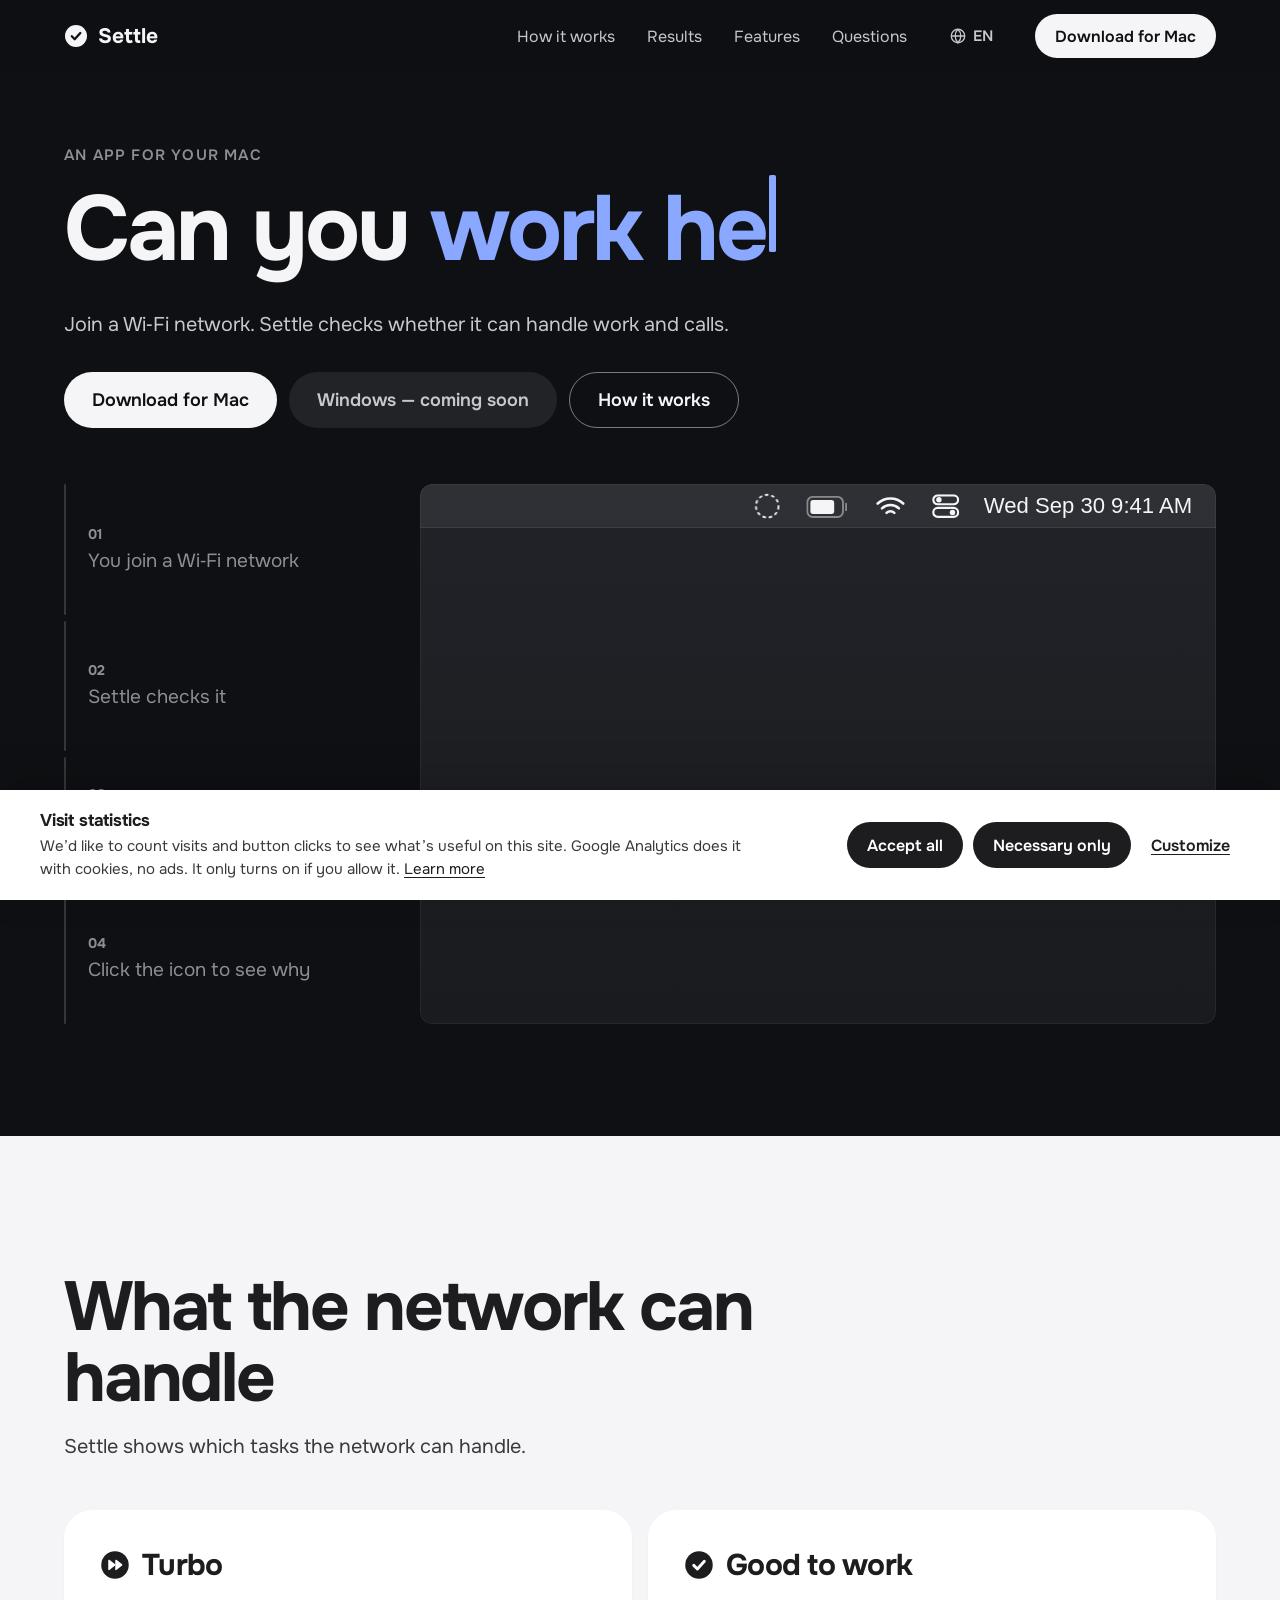
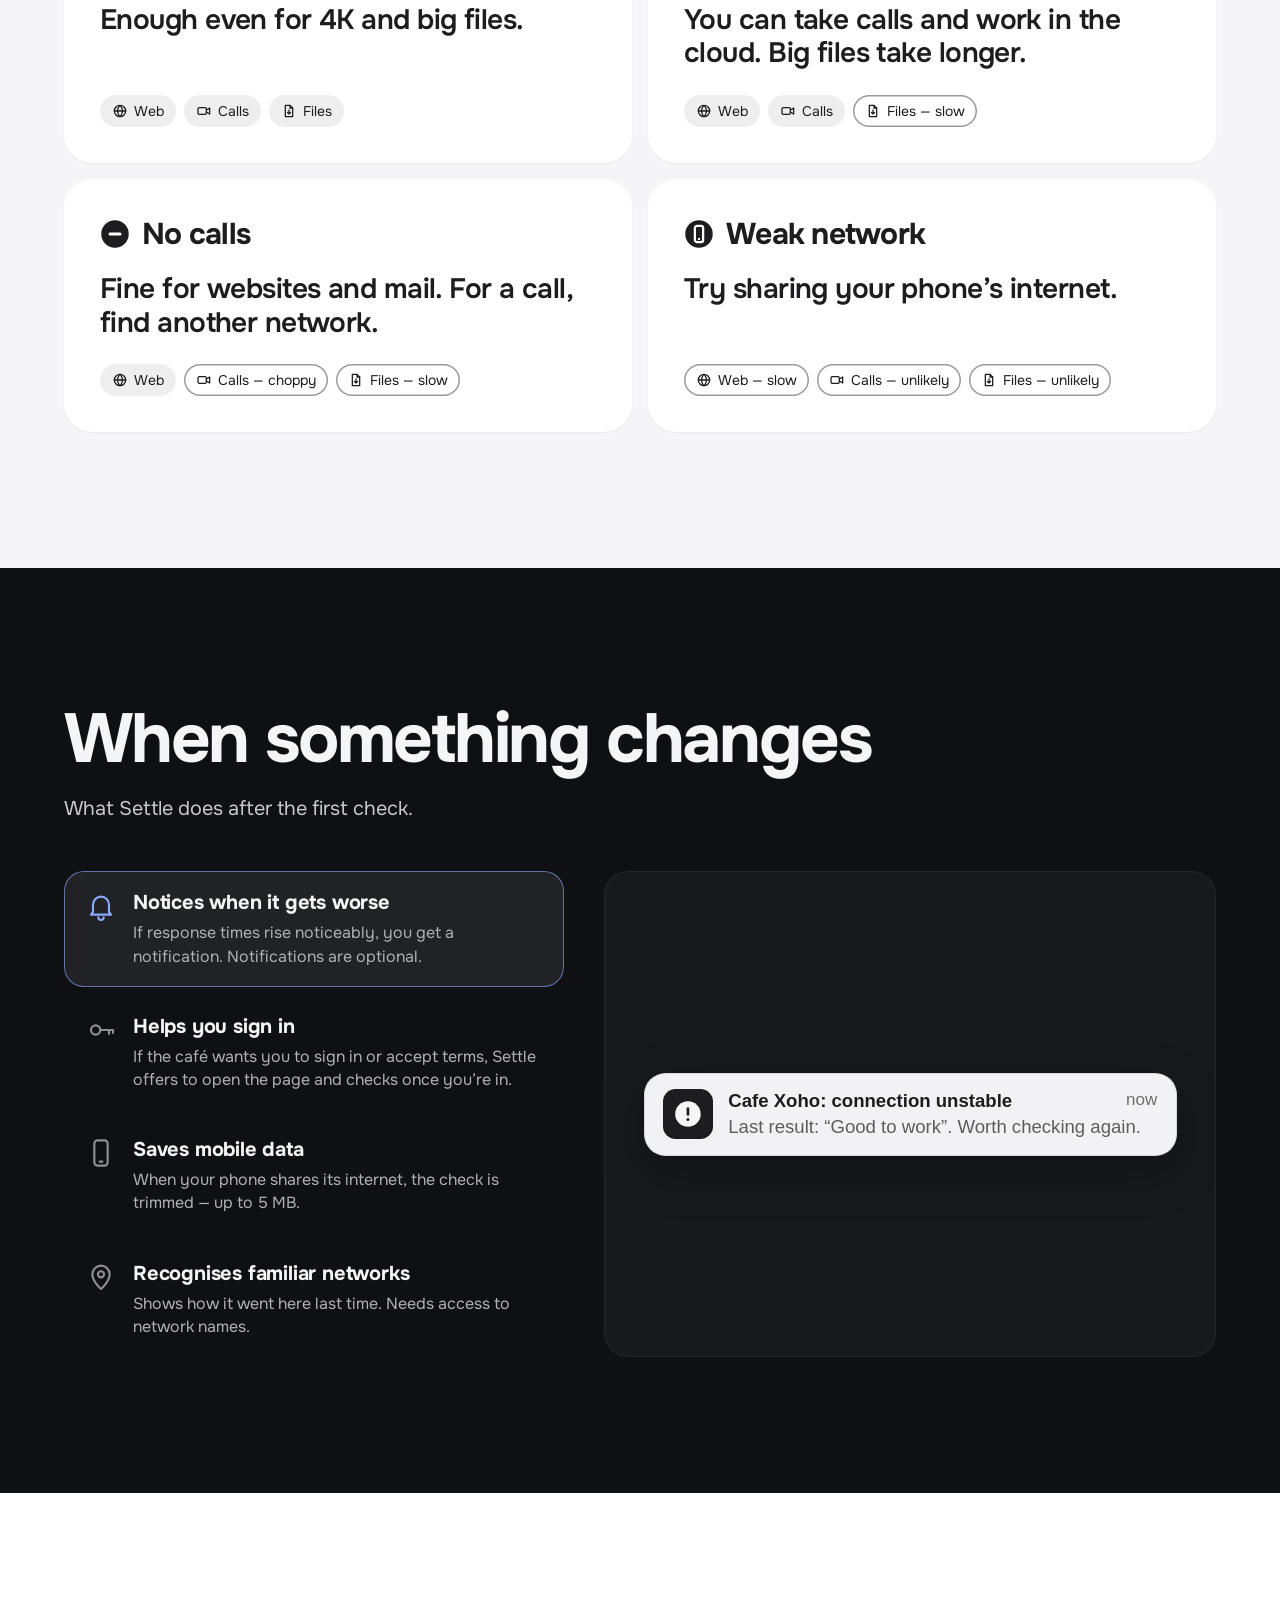
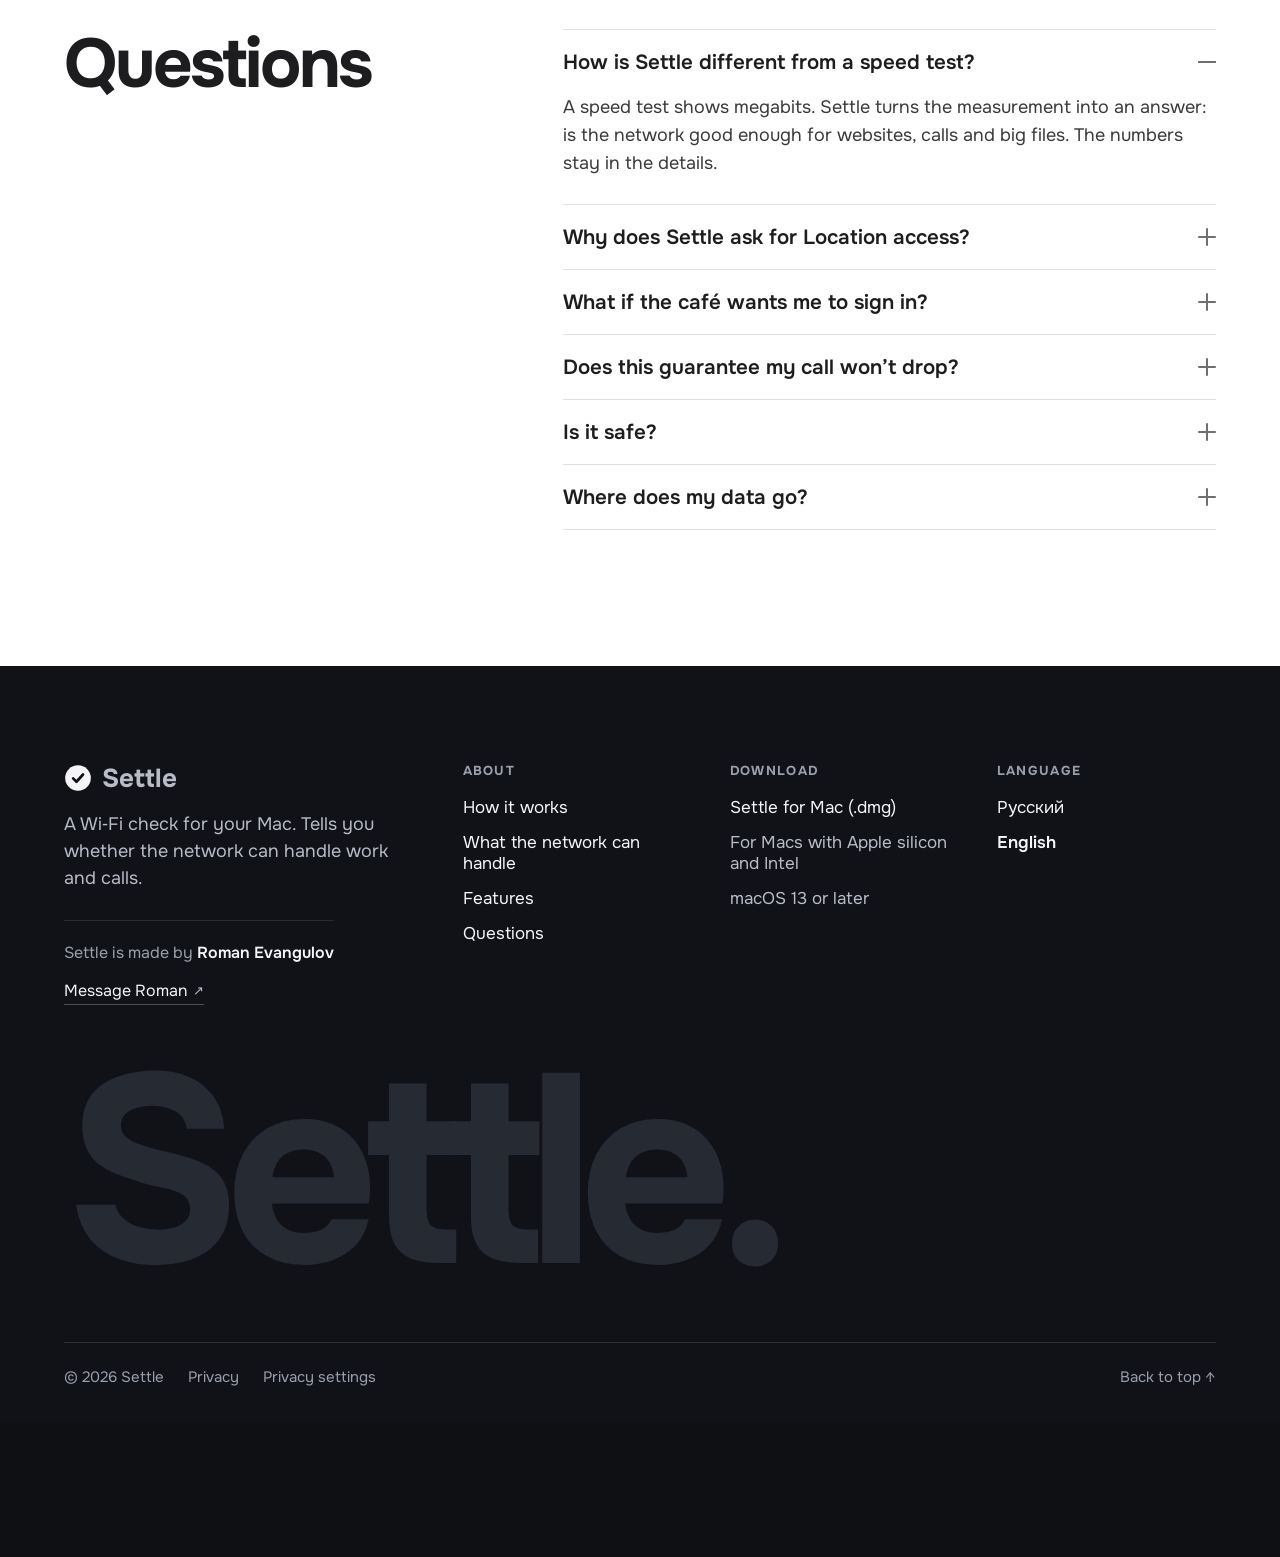
==== commit 7c449821: "404 fix" ====
--- a/index.html
+++ b/index.html
@@ -20,7 +20,7 @@
 } catch (e) {}
 </script>
 <script>document.documentElement.classList.add('js')</script>
-<link rel="stylesheet" href="/assets/settle.css?v=99150ca7">
+<link rel="stylesheet" href="/assets/settle.css?v=e3570c4b">
 </head>
 <body id="top">
 
--- a/assets/settle.css
+++ b/assets/settle.css
@@ -455,6 +455,7 @@
 .drow dt{font-size:18px;font-weight:600;color:#1d1d1f}
 .drow dd{margin:0;font-size:18px;line-height:1.55;color:#3a3a3c}
 .doc code{font-family:"SF Mono",ui-monospace,Menlo,monospace;font-size:.86em;padding:2px 6px;border-radius:6px;background:rgba(0,0,0,.06);color:#1d1d1f;word-break:break-word}
+.doc .cmd code{background:none;color:#f5f5f7;padding:0;border-radius:0;font-size:inherit;white-space:pre;word-break:normal}
 .rlist{border-top:1px solid rgba(0,0,0,.1)}
 .rrow{display:grid;grid-template-columns:220px 170px minmax(0,1fr);gap:24px;align-items:baseline;padding:20px 0;border-bottom:1px solid rgba(0,0,0,.1)}
 .rhost{font-size:18px;font-weight:600;color:#1d1d1f;word-break:break-word}
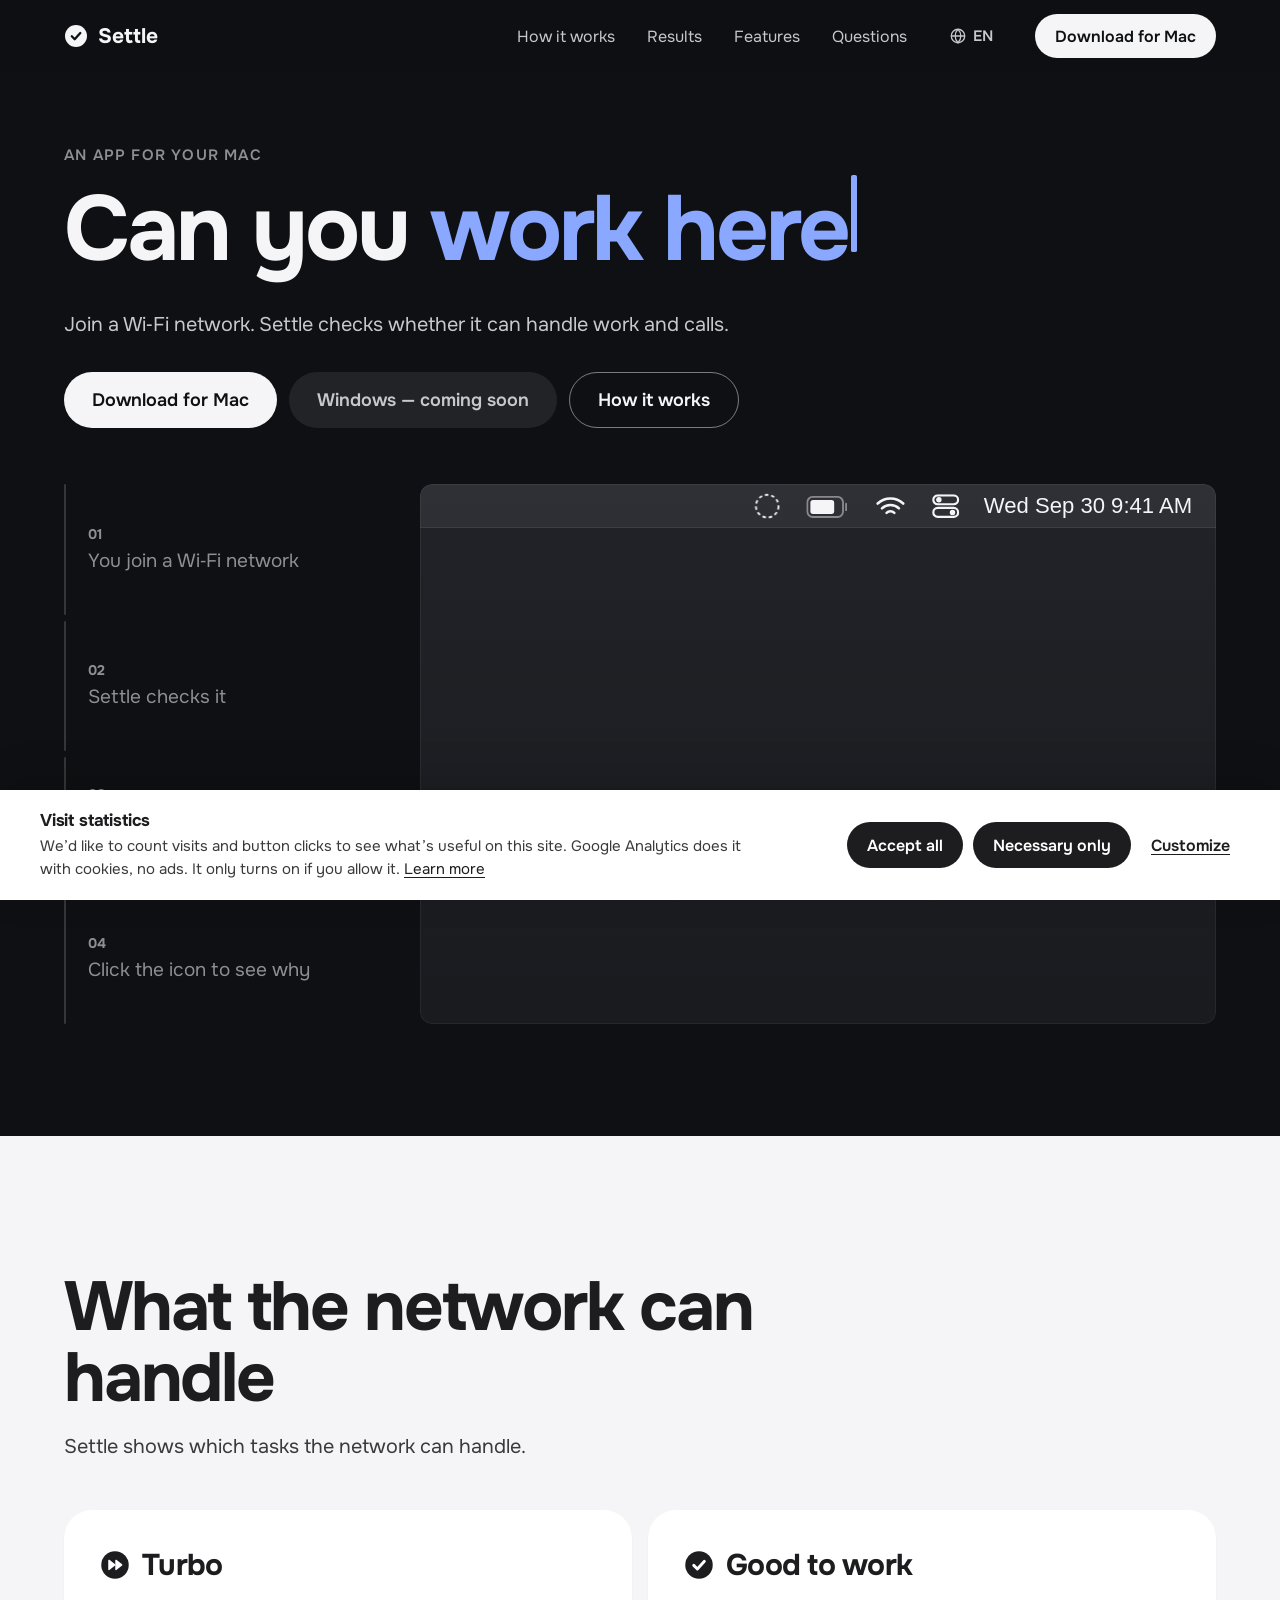
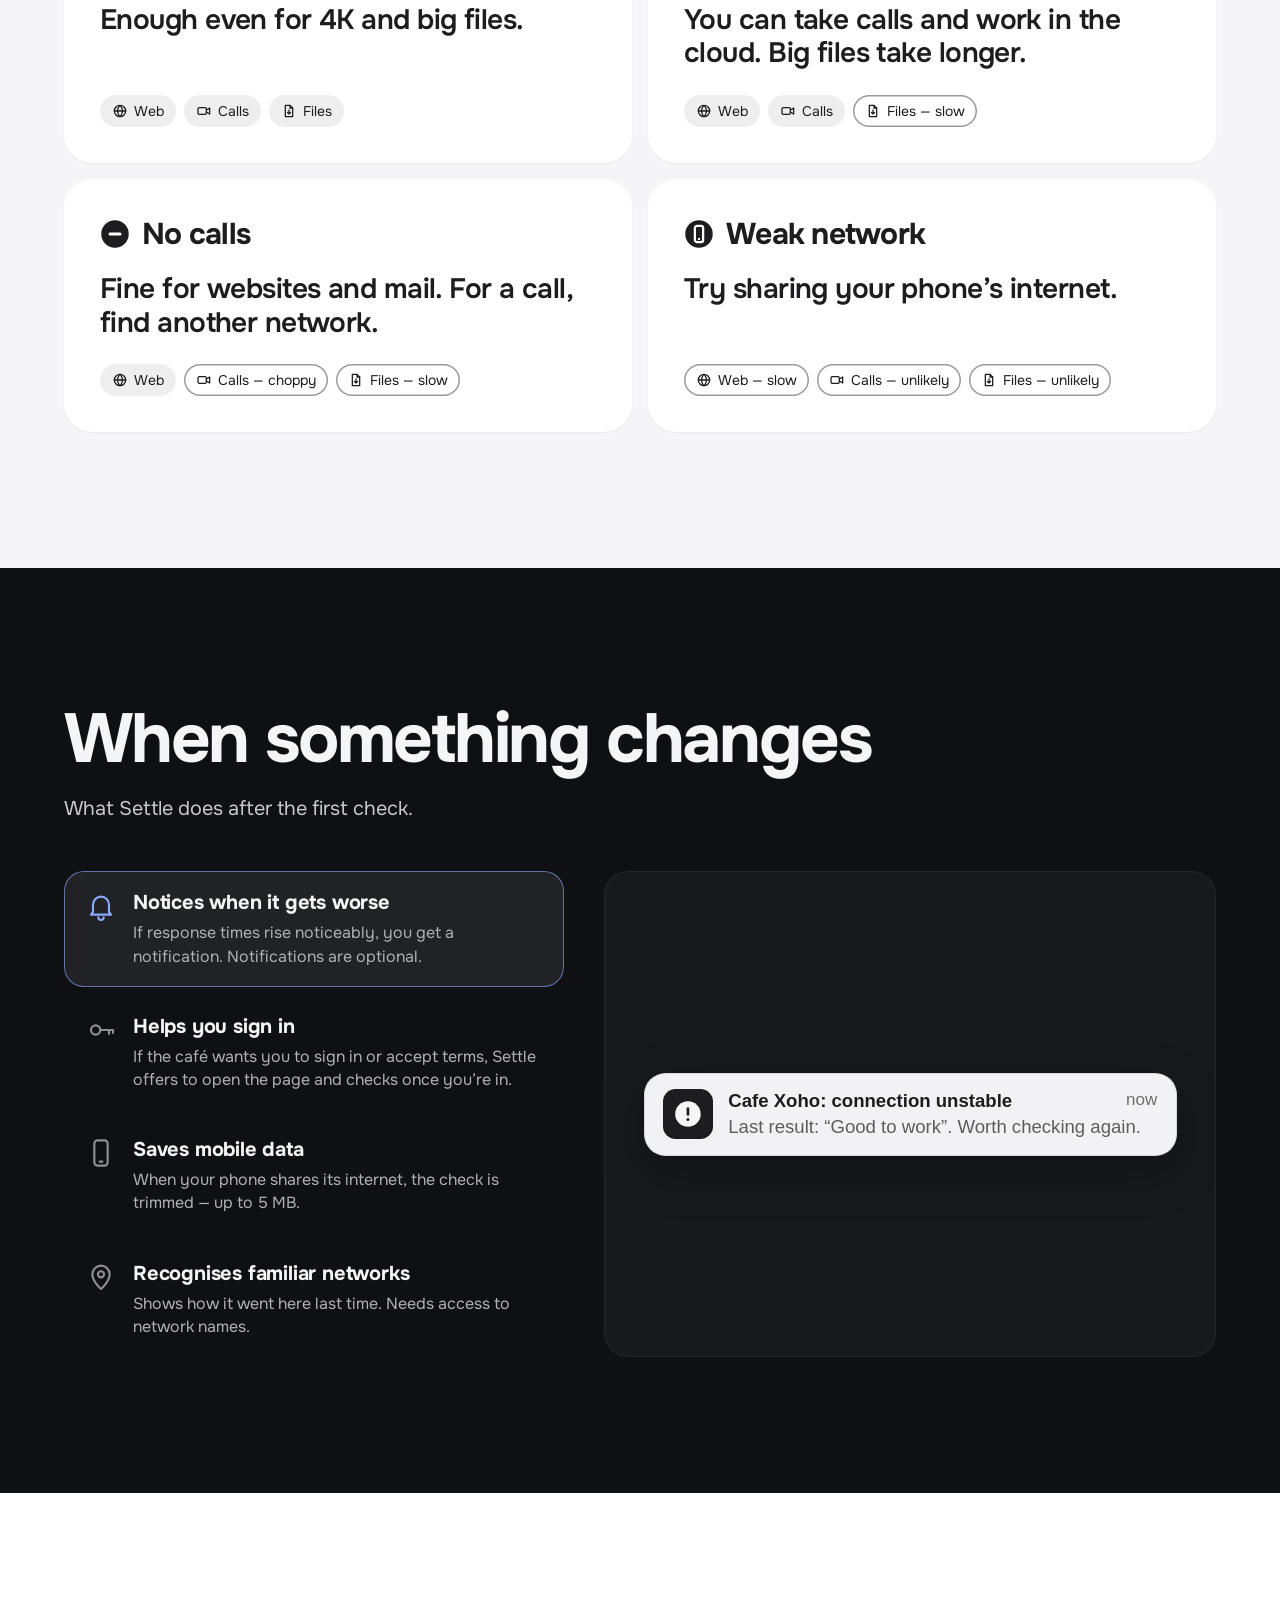
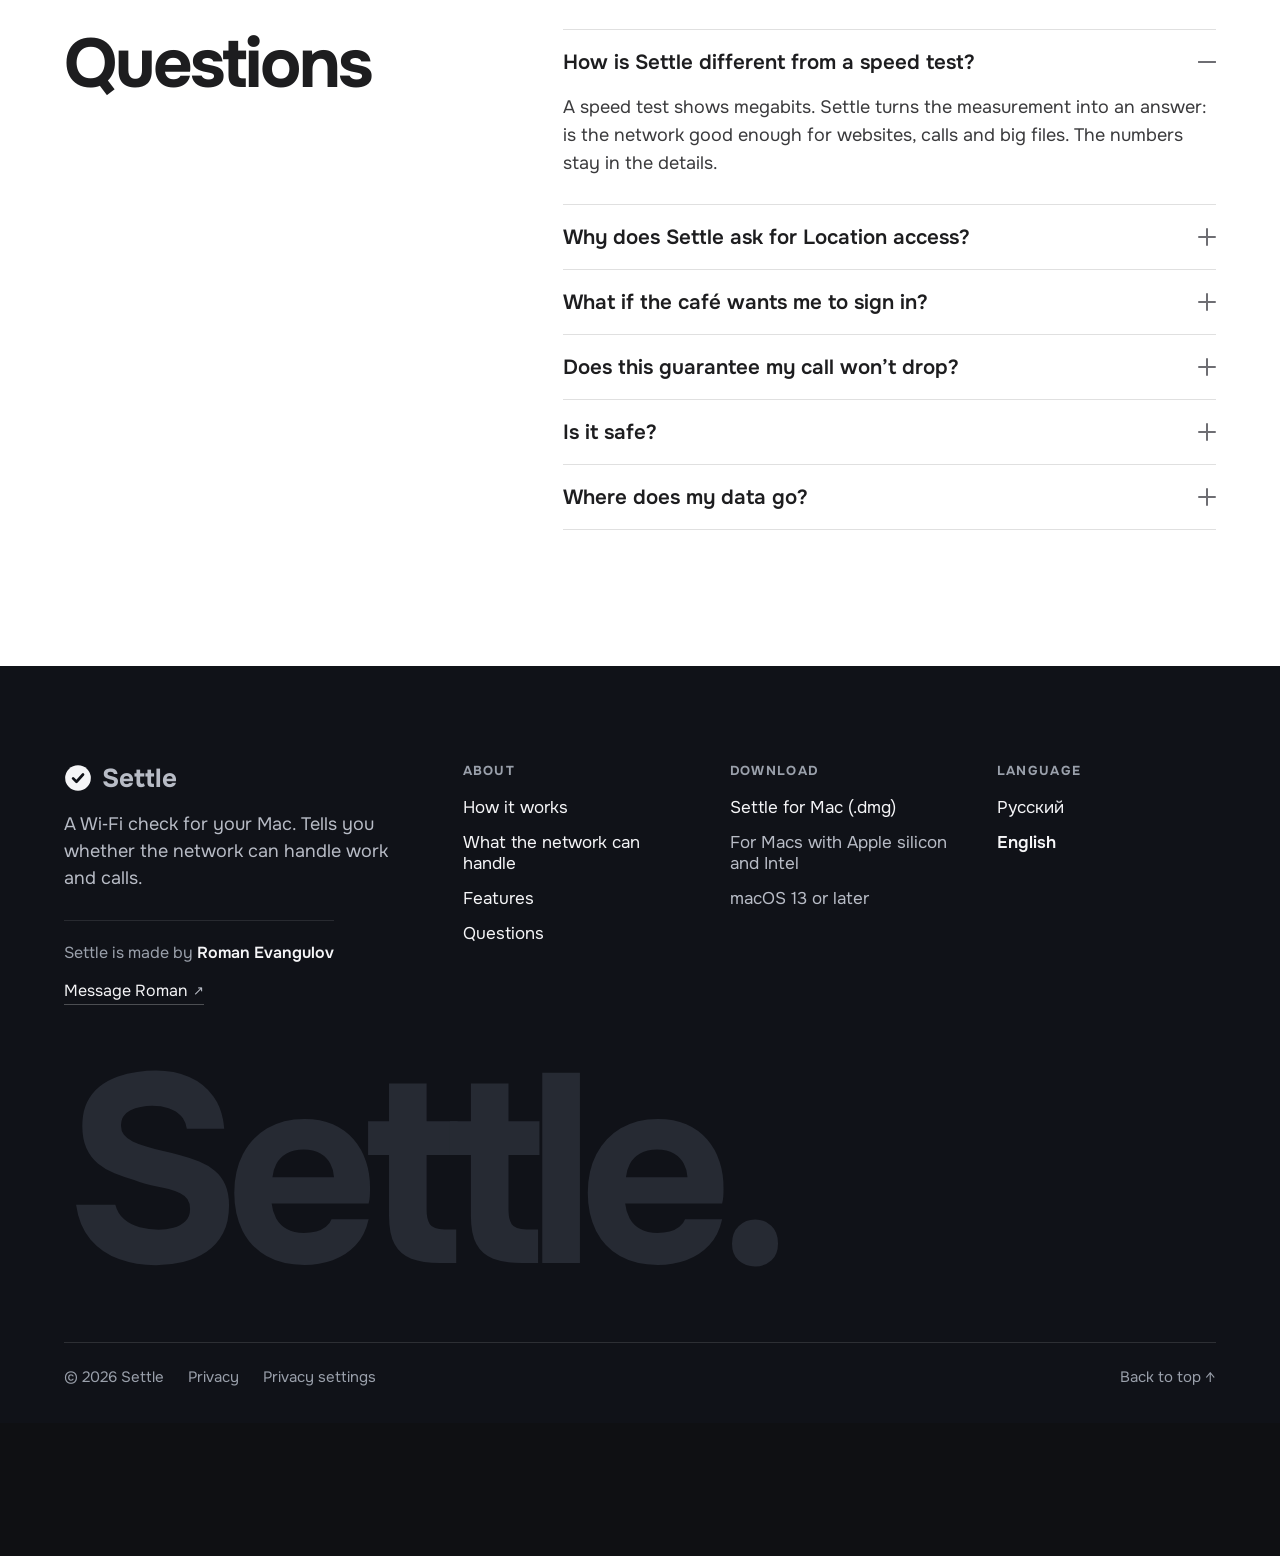
==== commit 18cb823b: "OG Images" ====
--- a/index.html
+++ b/index.html
@@ -4,13 +4,28 @@
 <meta charset="utf-8">
 <meta name="viewport" content="width=device-width, initial-scale=1">
 <title>Settle — can you work here?</title>
-<meta name="description" content="Settle for Mac: join a Wi‑Fi network and Settle checks whether it can handle work and calls.">
+<meta name="description" content="Settle is a menu bar app for Mac. Join the Wi‑Fi at a café or coworking space and see right away whether it can handle work and video calls.">
 <meta name="theme-color" content="#0f1013">
 <link rel="alternate" hreflang="en" href="https://settlewifi.com/">
 <link rel="alternate" hreflang="ru" href="https://settlewifi.com/ru/">
 <link rel="alternate" hreflang="x-default" href="https://settlewifi.com/">
 <link rel="icon" href="/favicon.png">
 <link rel="apple-touch-icon" href="/icon.png">
+<link rel="canonical" href="https://settlewifi.com/">
+<meta property="og:type" content="website">
+<meta property="og:site_name" content="Settle">
+<meta property="og:title" content="Settle — can you work here?">
+<meta property="og:description" content="Settle is a menu bar app for Mac. Join the Wi‑Fi at a café or coworking space and see right away whether it can handle work and video calls.">
+<meta property="og:url" content="https://settlewifi.com/">
+<meta property="og:locale" content="en_US">
+<meta property="og:image" content="https://settlewifi.com/assets/og-en.png">
+<meta property="og:image:width" content="1200">
+<meta property="og:image:height" content="630">
+<meta property="og:image:alt" content="Settle — can you work here?">
+<meta name="twitter:card" content="summary_large_image">
+<meta name="twitter:title" content="Settle — can you work here?">
+<meta name="twitter:description" content="Settle is a menu bar app for Mac. Join the Wi‑Fi at a café or coworking space and see right away whether it can handle work and video calls.">
+<meta name="twitter:image" content="https://settlewifi.com/assets/og-en.png">
 <script>
 try {
   var pick = localStorage.getItem('settle.lang');
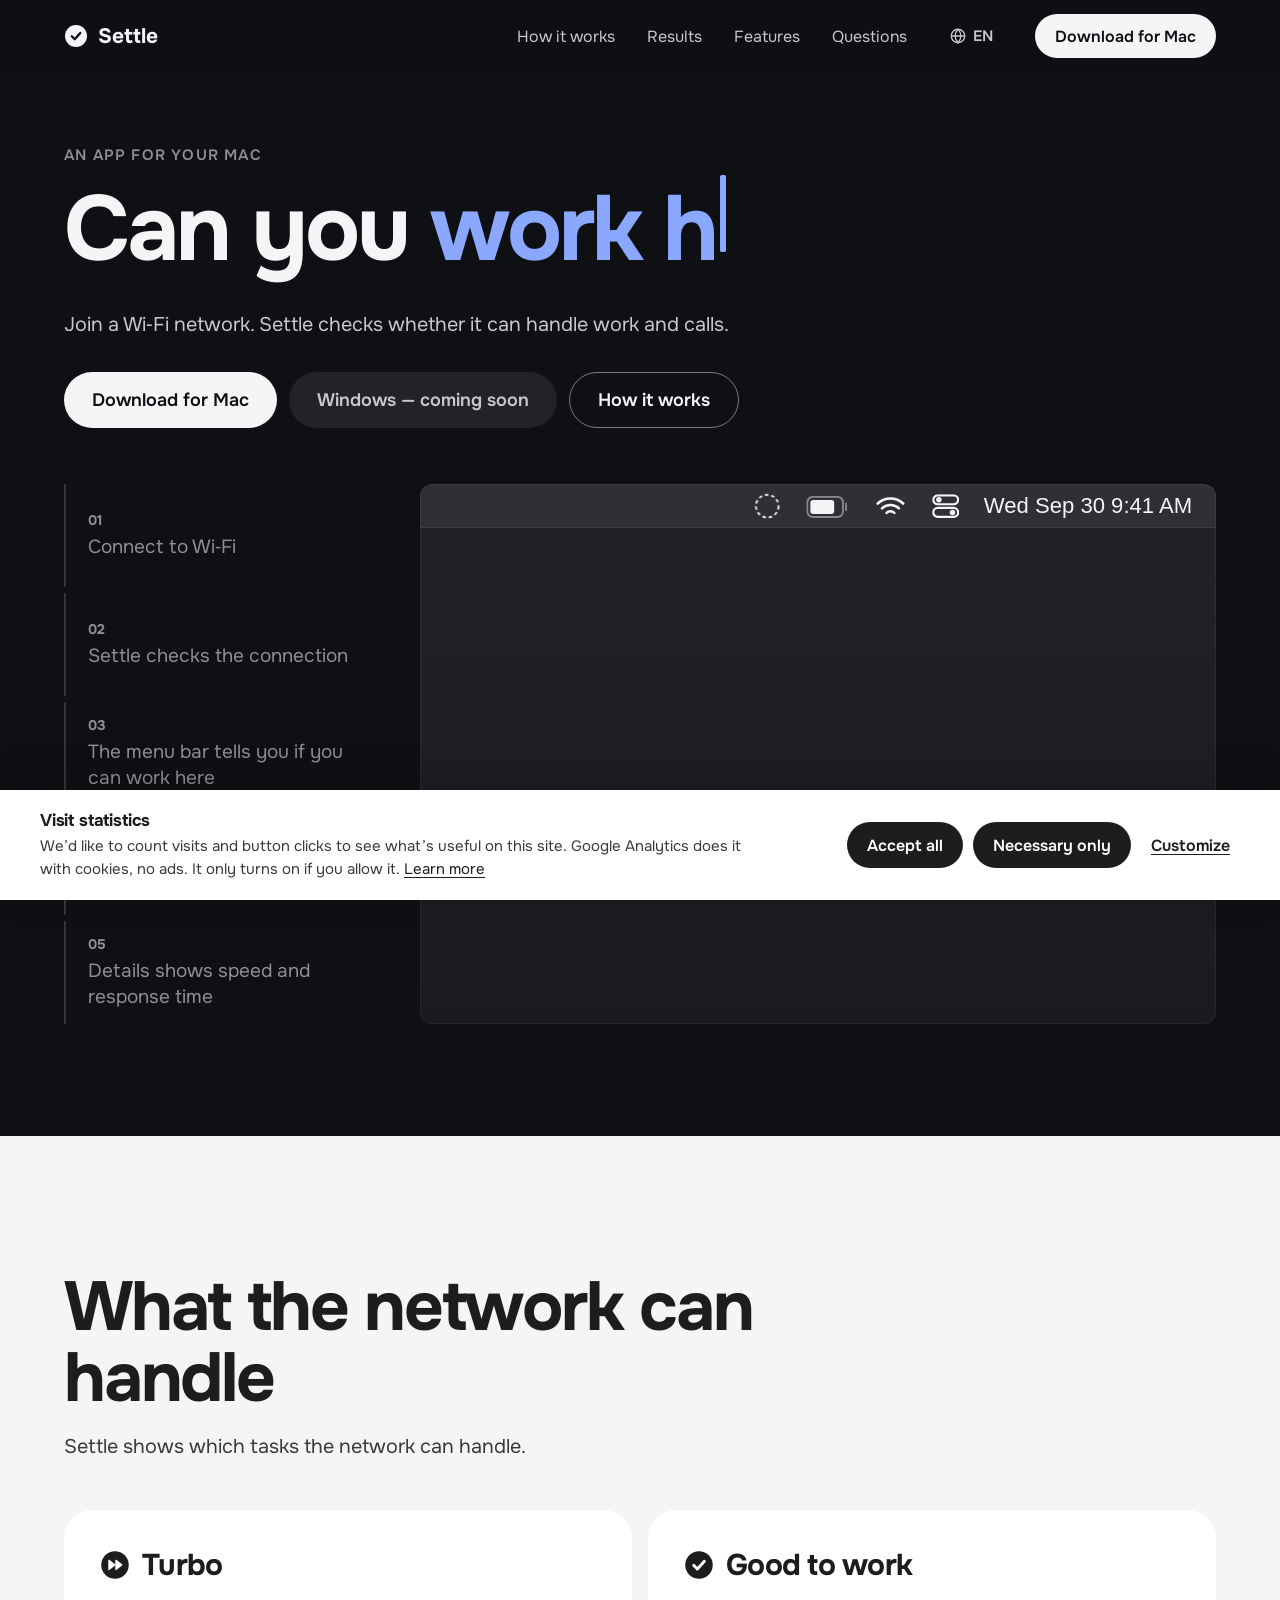
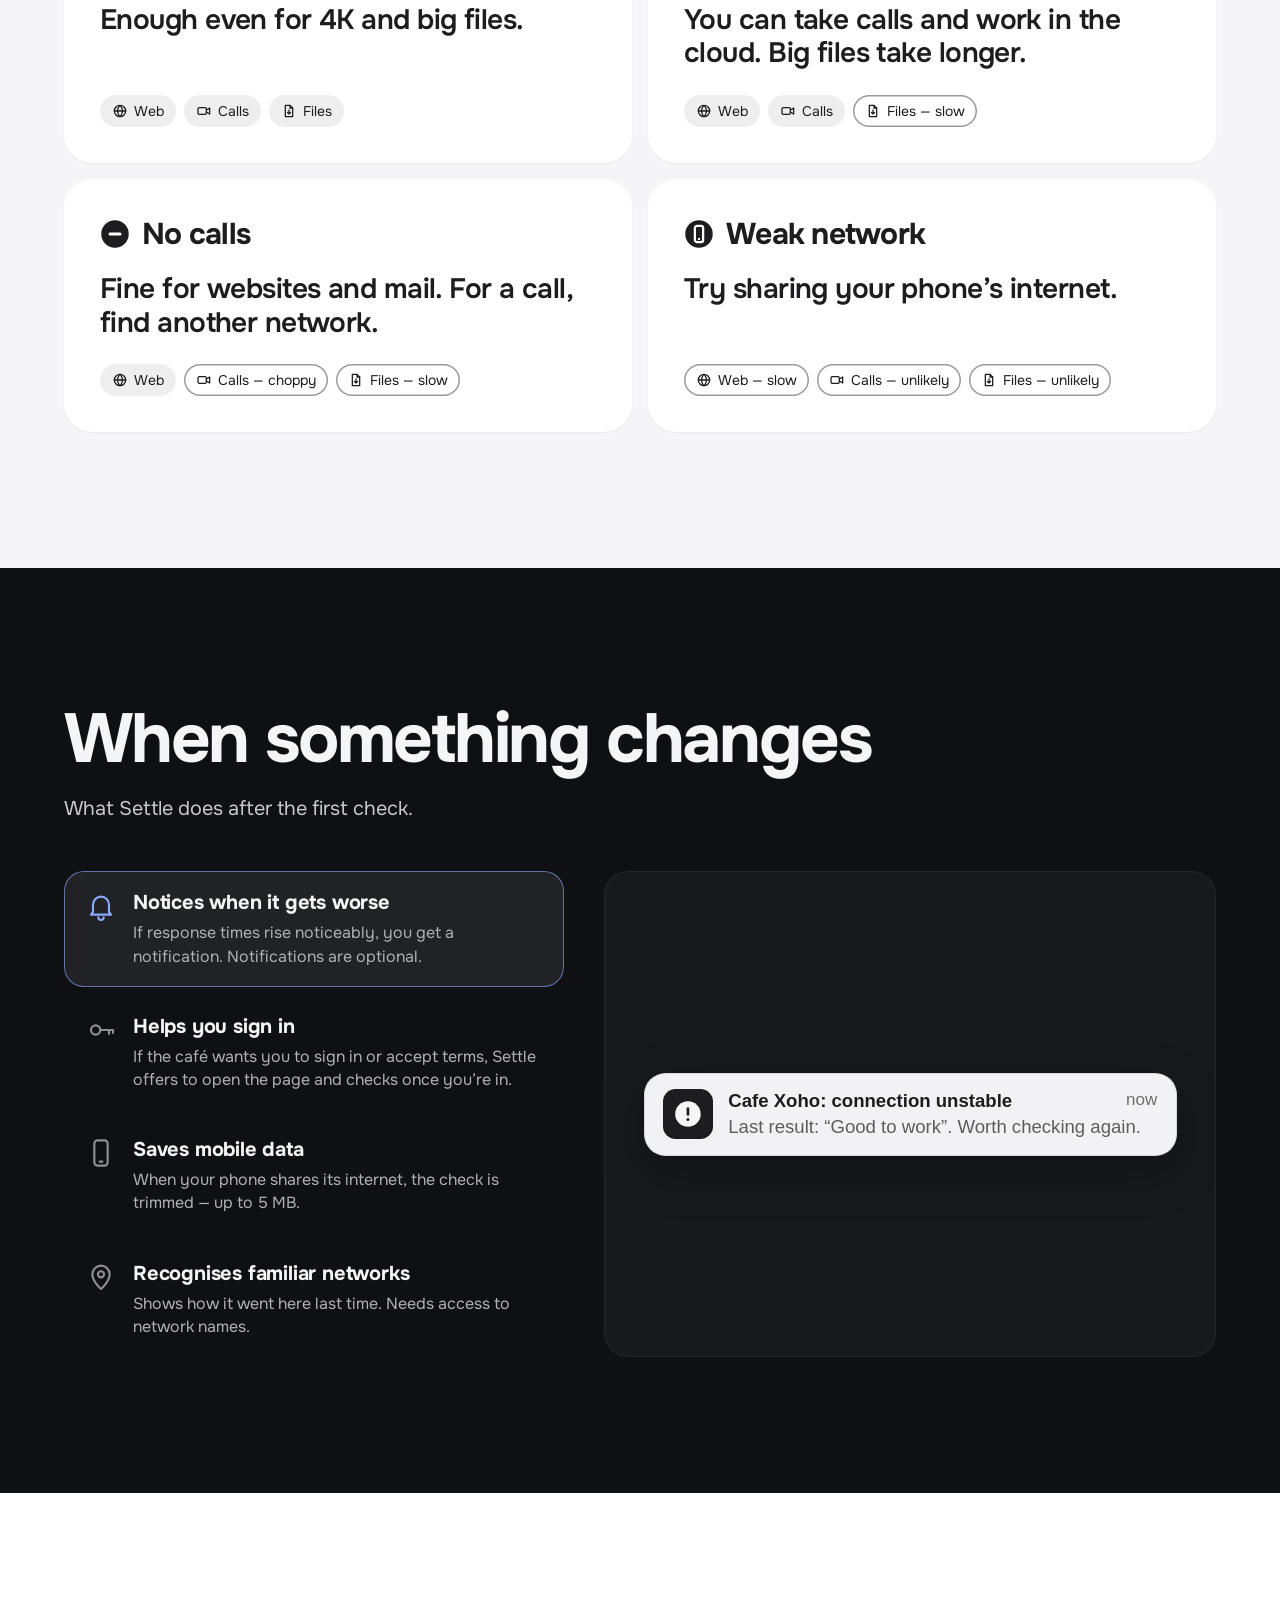
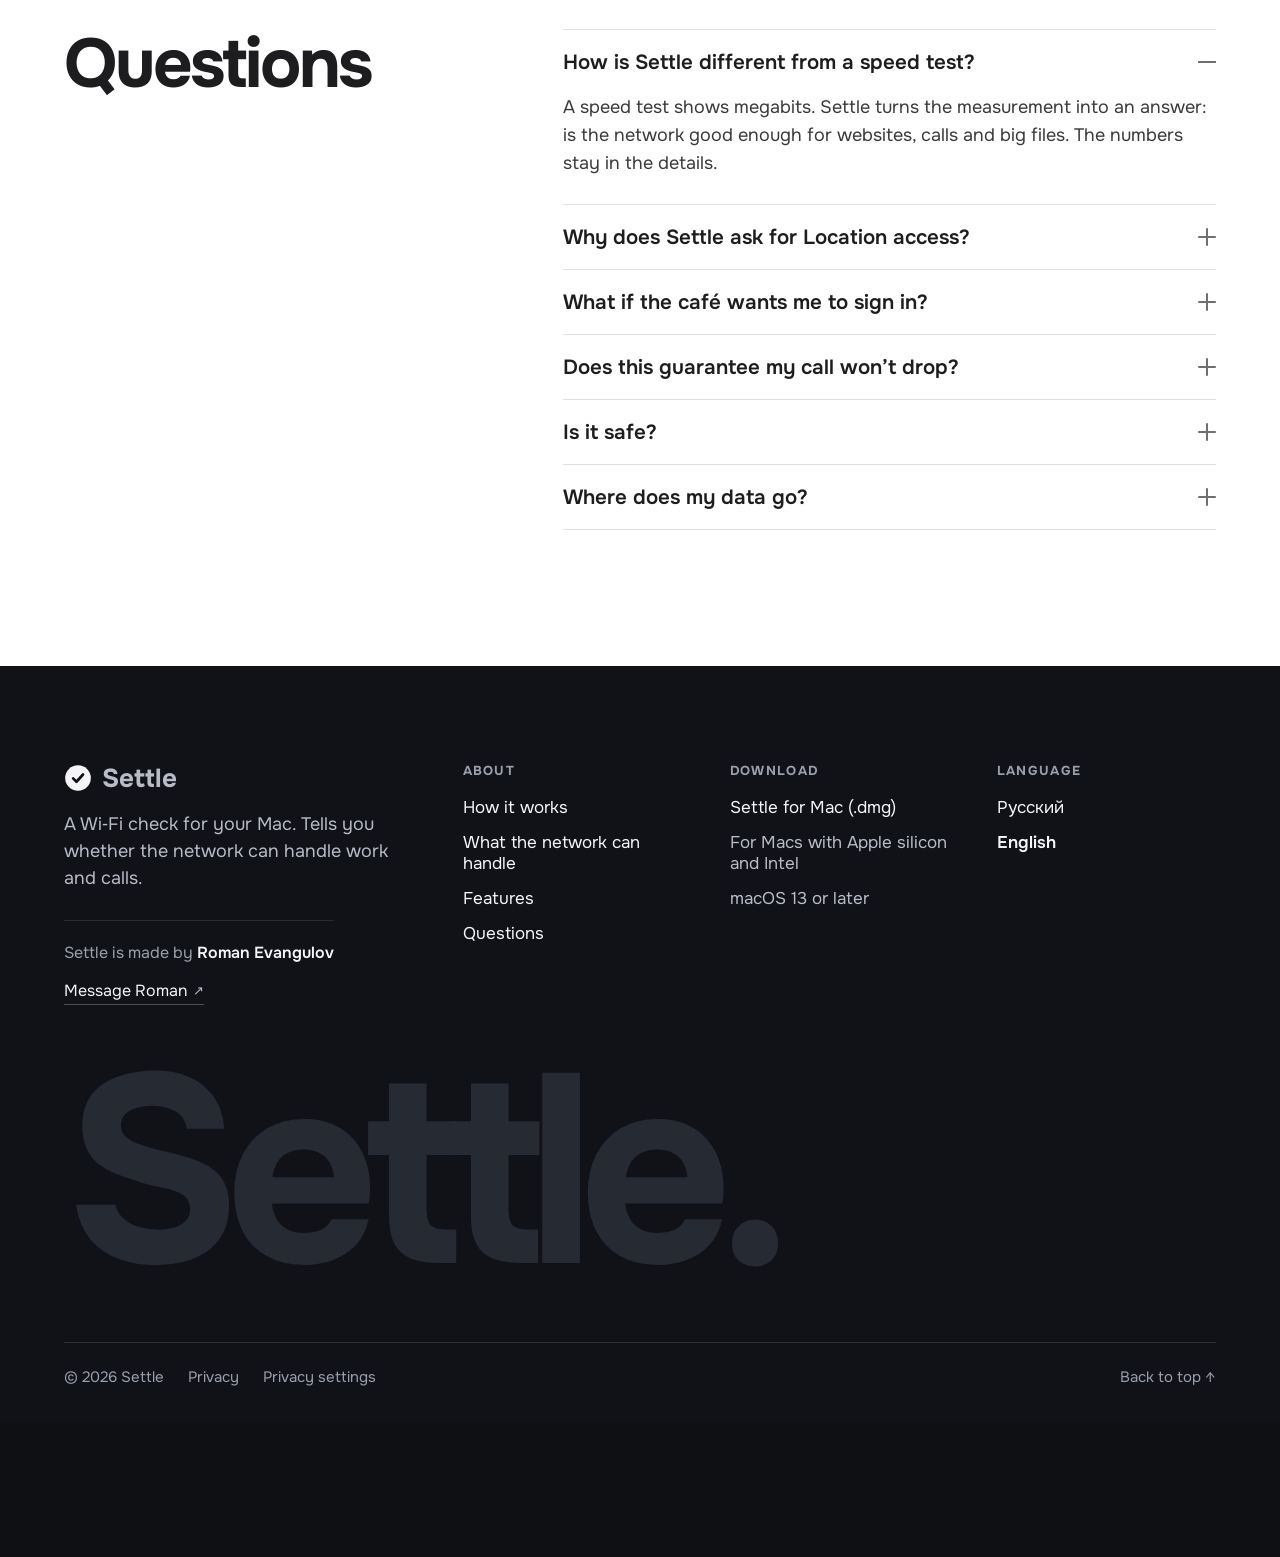
==== commit e6acf3b3: "Демо: пять шагов, сегменты на телефоне, тайминг совпадает с анимацией" ====
--- a/index.html
+++ b/index.html
@@ -35,7 +35,7 @@
 } catch (e) {}
 </script>
 <script>document.documentElement.classList.add('js')</script>
-<link rel="stylesheet" href="/assets/settle.css?v=e3570c4b">
+<link rel="stylesheet" href="/assets/settle.css?v=0c275155">
 </head>
 <body id="top">
 
@@ -82,7 +82,7 @@
       </div>
     </div>
     <div class="howrow">
-    <ol class="steps reveal"><li><button type="button" class="step" data-step="0"><span class="step-bar"><i></i></span><span class="step-n">01</span><span class="step-t">You join a Wi‑Fi network</span></button></li><li><button type="button" class="step" data-step="1"><span class="step-bar"><i></i></span><span class="step-n">02</span><span class="step-t">Settle checks it</span></button></li><li><button type="button" class="step" data-step="2"><span class="step-bar"><i></i></span><span class="step-n">03</span><span class="step-t">The menu bar icon shows the result</span></button></li><li><button type="button" class="step" data-step="3"><span class="step-bar"><i></i></span><span class="step-n">04</span><span class="step-t">Click the icon to see why</span></button></li></ol>
+    <ol class="steps reveal"><li><button type="button" class="step" data-step="0"><span class="step-bar"><i></i></span><span class="step-n">01</span><span class="step-t">Connect to Wi‑Fi</span></button></li><li><button type="button" class="step" data-step="1"><span class="step-bar"><i></i></span><span class="step-n">02</span><span class="step-t">Settle checks the connection</span></button></li><li><button type="button" class="step" data-step="2"><span class="step-bar"><i></i></span><span class="step-n">03</span><span class="step-t">The menu bar tells you if you can work here</span></button></li><li><button type="button" class="step" data-step="3"><span class="step-bar"><i></i></span><span class="step-n">04</span><span class="step-t">Click the icon for an explanation</span></button></li><li><button type="button" class="step" data-step="4"><span class="step-bar"><i></i></span><span class="step-n">05</span><span class="step-t">Details shows speed and response time</span></button></li></ol><p class="stepcap" aria-hidden="true"><b></b> <span></span></p>
     <div class="stagecol">
     <div id="how" class="stage reveal" data-hero>
       <div class="sbar" aria-hidden="true"></div>
@@ -198,6 +198,6 @@
     <div class="foot-bottom"><span class="fb-left"><span>© 2026 Settle</span><a href="/privacy/">Privacy</a><button type="button" class="linkish" data-cc-open>Privacy settings</button></span><a href="#top">Back to top ↑</a></div>
   </div>
 </footer>
-<script src="/assets/settle.js?v=ddb425f0" defer></script>
+<script src="/assets/settle.js?v=a2be1a72" defer></script>
 </body>
 </html>
--- a/assets/settle.css
+++ b/assets/settle.css
@@ -105,7 +105,7 @@
 .step.on .step-t{font-weight:600}
 .step.on .step-bar i{width:100%;animation:fill var(--dur,2s) linear}
 .step.done .step-bar i{width:100%}
-.paused .step.on .step-bar i,.no-motion .step.on .step-bar i{animation:none}
+.no-motion .step.on .step-bar i{animation:none}
 /* popover (shared) */
 .pop{width:300px;padding:18px;border-radius:12px;background:rgba(246,246,248,.98);border:1px solid rgba(0,0,0,.1);box-shadow:0 18px 44px rgba(0,0,0,.3);color:#1d1d1f;font-size:13px;text-align:left}
 .pop-net{display:flex;align-items:center;gap:6px;font-size:12px;font-weight:600;color:#6e6e73;min-width:0}
@@ -517,7 +517,7 @@
 @media (max-width:700px){.howrow{gap:40px}}
 /* focus ring only for the keyboard */
 .step:focus:not(:focus-visible){outline:none}
-.howrow.paused .step.on .step-bar i{animation-play-state:paused}
+.howrow.paused .step.on .step-bar i,.howrow.hold .step.on .step-bar i{animation-play-state:paused}
 
 /* title typing (JS only; without JS or with reduced motion the title is simply there) */
 .h1.typing .tch{visibility:hidden}
@@ -533,6 +533,20 @@
 .howrow.pre .step-bar i{animation:none!important;width:0!important;height:0!important}
 .howrow.pre .demo-in .mb-wifi{animation:none}
 .howrow.pre .pausebtn{visibility:hidden}
+
+/* five steps: below the side-by-side layout the text doesn't fit in a row, so the steps become
+   a row of segments (done / now / next) and the current step is spelled out under them */
+.stepcap{display:none}
+@media (max-width:1000px){
+ .howrow .steps{grid-template-columns:repeat(5,minmax(0,1fr));gap:6px;row-gap:0}
+ .howrow .step{padding:18px 0;gap:0}
+ .howrow .step-bar{margin:0}
+ .howrow .step-n,.howrow .step-t{position:absolute;width:1px;height:1px;overflow:hidden;clip:rect(0 0 0 0);white-space:nowrap}
+ .stepcap{display:block;order:3;margin:-62px 0 0;min-height:46px;font-size:19px;line-height:1.35;font-weight:600;color:var(--paper)}
+ .stepcap b{margin-right:4px;font-size:14px;font-weight:700;color:var(--accent)}
+ .howrow.pre .stepcap{visibility:hidden}
+}
+@media (max-width:700px){.stepcap{margin-top:-30px;font-size:17px}}
 
 /* footer word: on hover it «measures» — letters fill blue left to right, the dot turns into Settle's check, a flash, then calm */
 .foot-word .fl{display:inline-block;transition:color .5s ease,transform .3s ease}
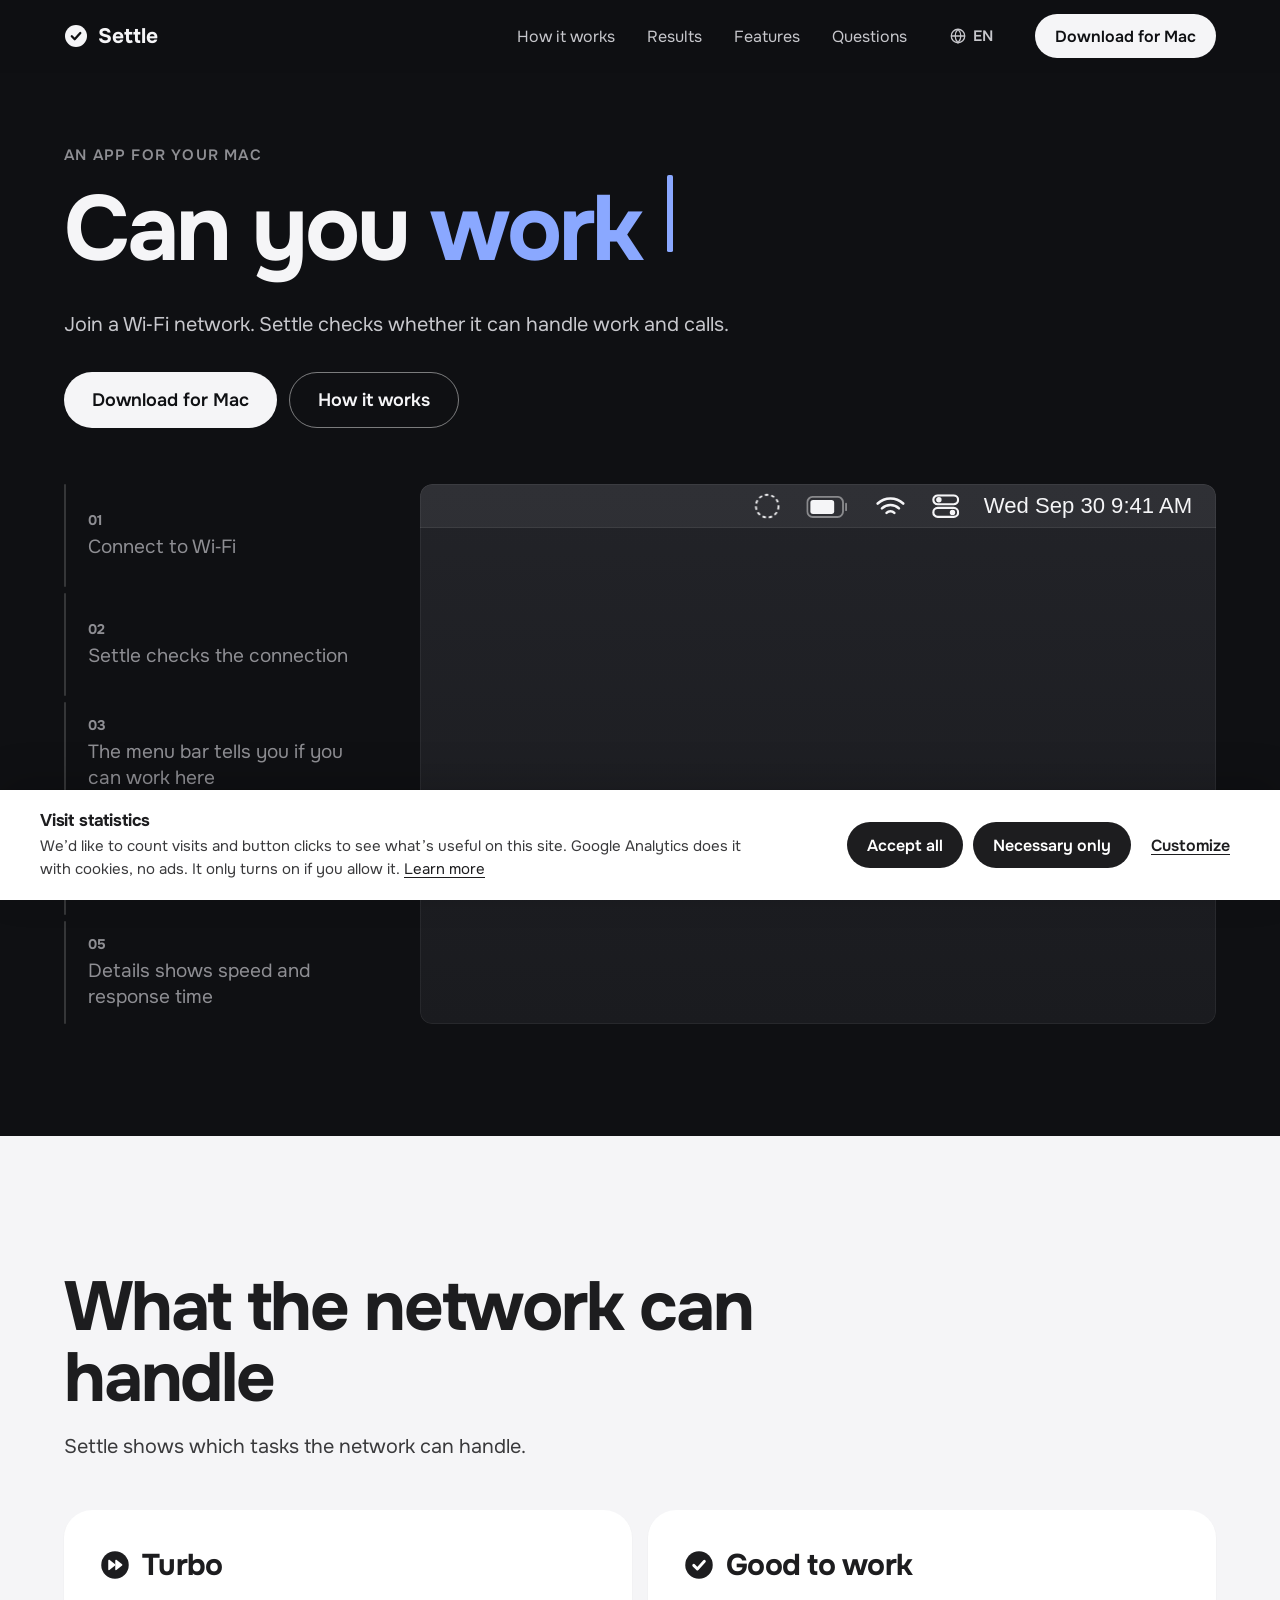
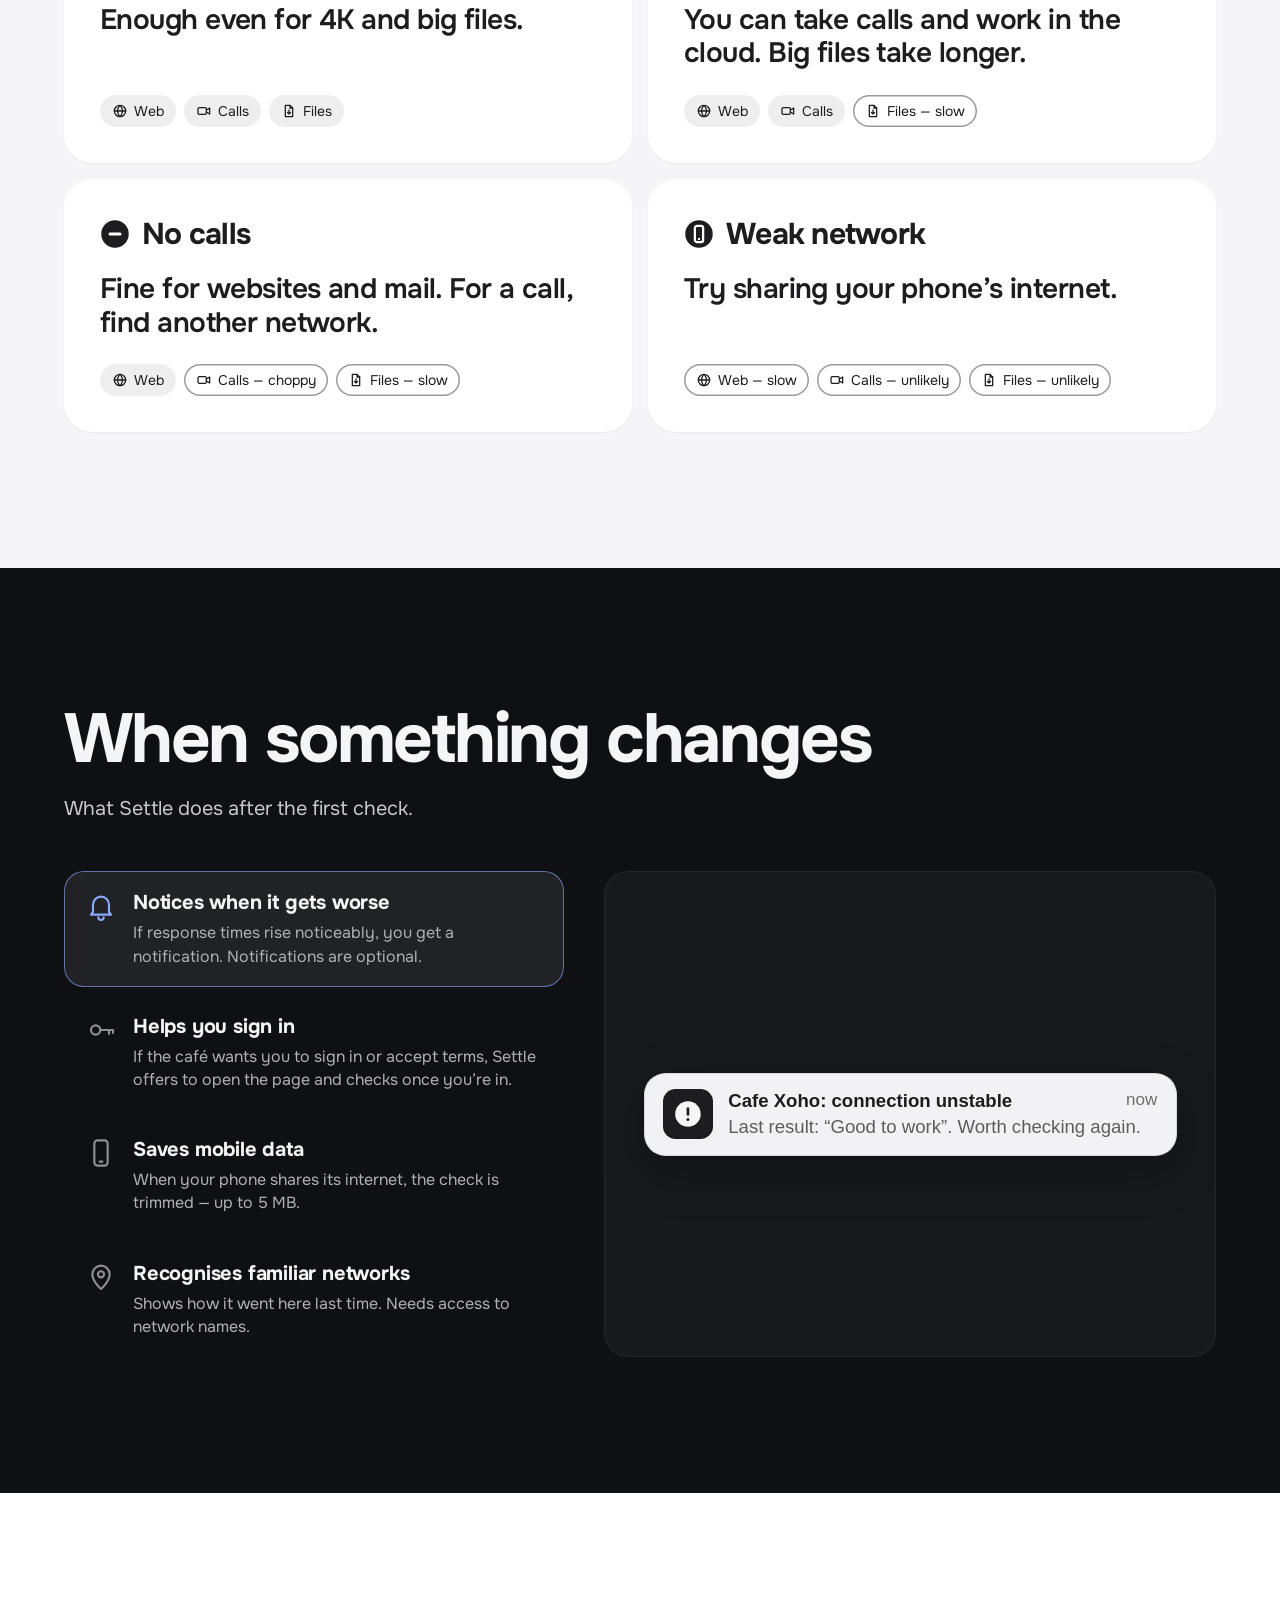
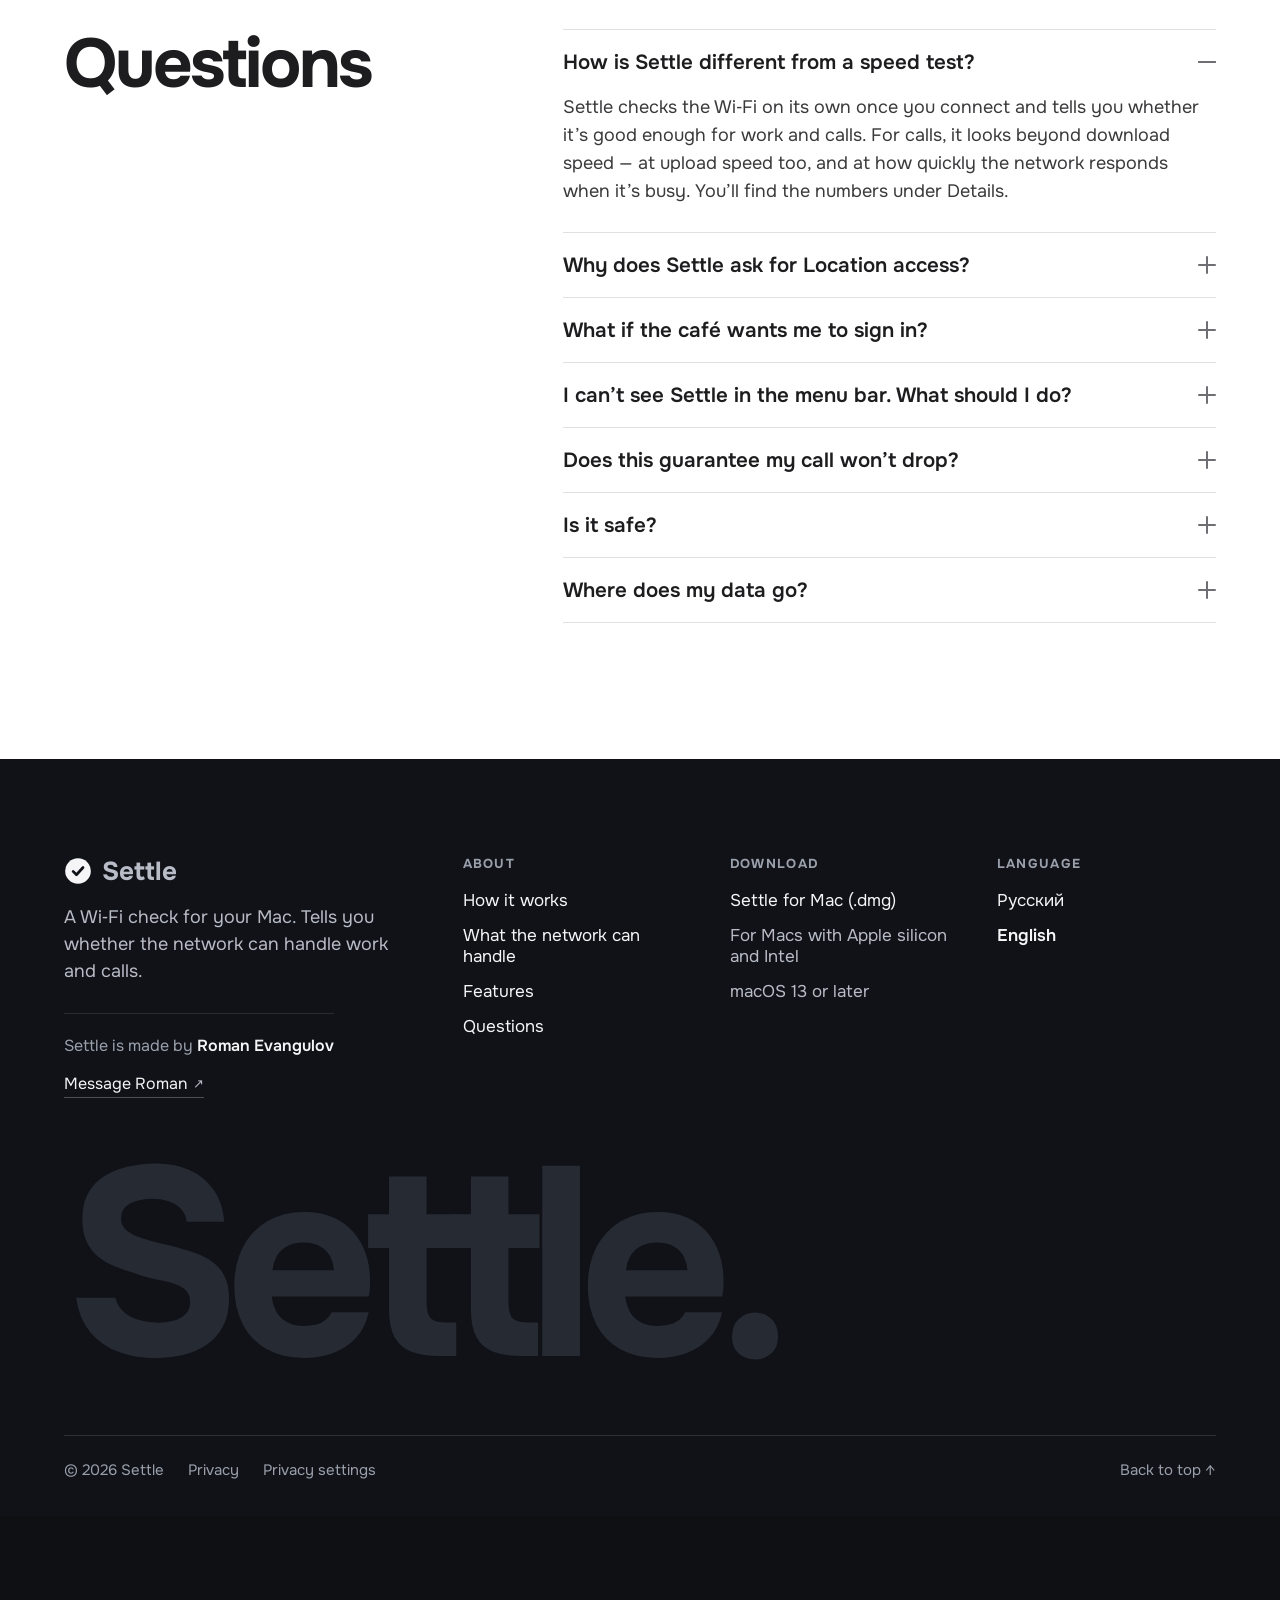
==== commit 75459923: "FAQ: новый ответ про тест скорости и вопрос про значок, без Windows" ====
--- a/index.html
+++ b/index.html
@@ -76,7 +76,6 @@
         <p class="lead">Join a Wi‑Fi network. Settle checks whether it can handle work and calls.</p>
         <div class="btns">
           <a class="btn btn-light" href="/download/Settle.dmg">Download for Mac</a>
-          <button type="button" class="btn btn-soon" disabled>Windows — coming soon</button>
           <a class="btn btn-ghost" href="#how">How it works</a>
         </div>
       </div>
@@ -161,7 +160,7 @@
     <h2 class="h2 reveal">Questions</h2>
     <div class="qas reveal"><div class="qa open">
       <h3><button type="button" class="q" aria-expanded="true" aria-controls="a0" id="q0"><span>How is Settle different from a speed test?</span><i aria-hidden="true"></i></button></h3>
-      <div class="collapse" id="a0" role="region" aria-labelledby="q0"><div><p>A speed test shows megabits. Settle turns the measurement into an answer: is the network good enough for websites, calls and big files. The numbers stay in the details.</p></div></div>
+      <div class="collapse" id="a0" role="region" aria-labelledby="q0"><div><p>Settle checks the Wi‑Fi on its own once you connect and tells you whether it’s good enough for work and calls. For calls, it looks beyond download speed — at upload speed too, and at how quickly the network responds when it’s busy. You’ll find the numbers under Details.</p></div></div>
     </div><div class="qa">
       <h3><button type="button" class="q" aria-expanded="false" aria-controls="a1" id="q1"><span>Why does Settle ask for Location access?</span><i aria-hidden="true"></i></button></h3>
       <div class="collapse" id="a1" role="region" aria-labelledby="q1"><div><p>macOS only shares Wi‑Fi network names together with Location access. Settle uses the names to recognise familiar networks. It doesn’t use your location, and the check works without this access too.</p></div></div>
@@ -169,14 +168,17 @@
       <h3><button type="button" class="q" aria-expanded="false" aria-controls="a2" id="q2"><span>What if the café wants me to sign in?</span><i aria-hidden="true"></i></button></h3>
       <div class="collapse" id="a2" role="region" aria-labelledby="q2"><div><p>Settle notices the sign-in page and offers to open it. The check starts once you’re in.</p></div></div>
     </div><div class="qa">
-      <h3><button type="button" class="q" aria-expanded="false" aria-controls="a3" id="q3"><span>Does this guarantee my call won’t drop?</span><i aria-hidden="true"></i></button></h3>
-      <div class="collapse" id="a3" role="region" aria-labelledby="q3"><div><p>No. Settle rates the network at the moment of the check. If response times rise noticeably later, you get a notification — when notifications are on.</p></div></div>
-    </div><div class="qa">
-      <h3><button type="button" class="q" aria-expanded="false" aria-controls="a4" id="q4"><span>Is it safe?</span><i aria-hidden="true"></i></button></h3>
-      <div class="collapse" id="a4" role="region" aria-labelledby="q4"><div><p>Yes. Settle is signed by its developer and checked by Apple for malicious software, so macOS opens it without warnings. To remove it, drag it to the Trash like any other app.</p></div></div>
-    </div><div class="qa">
-      <h3><button type="button" class="q" aria-expanded="false" aria-controls="a5" id="q5"><span>Where does my data go?</span><i aria-hidden="true"></i></button></h3>
-      <div class="collapse" id="a5" role="region" aria-labelledby="q5"><div><p>To measure, Settle contacts test servers run by Cloudflare, Selectel and Apple. Your check history stays on your Mac. No account, no product analytics.</p></div></div>
+      <h3><button type="button" class="q" aria-expanded="false" aria-controls="a3" id="q3"><span>I can’t see Settle in the menu bar. What should I do?</span><i aria-hidden="true"></i></button></h3>
+      <div class="collapse" id="a3" role="region" aria-labelledby="q3"><div><p>If the icon is there but gets lost among others, move it: hold ⌘ (Command) and drag the Settle icon closer to the clock. If you can’t see it at all, it most likely ran out of room. Choose Apple menu → System Settings → Menu Bar and turn off the icons you don’t need. Under Allow in the Menu Bar, make sure Settle is on. On macOS 15 and earlier, Apple’s icons are turned off under Control Center.</p></div></div>
+    </div><div class="qa">
+      <h3><button type="button" class="q" aria-expanded="false" aria-controls="a4" id="q4"><span>Does this guarantee my call won’t drop?</span><i aria-hidden="true"></i></button></h3>
+      <div class="collapse" id="a4" role="region" aria-labelledby="q4"><div><p>No. Settle rates the network at the moment of the check. If response times rise noticeably later, you get a notification — when notifications are on.</p></div></div>
+    </div><div class="qa">
+      <h3><button type="button" class="q" aria-expanded="false" aria-controls="a5" id="q5"><span>Is it safe?</span><i aria-hidden="true"></i></button></h3>
+      <div class="collapse" id="a5" role="region" aria-labelledby="q5"><div><p>Yes. Settle is signed by its developer and checked by Apple for malicious software, so macOS opens it without warnings. To remove it, drag it to the Trash like any other app.</p></div></div>
+    </div><div class="qa">
+      <h3><button type="button" class="q" aria-expanded="false" aria-controls="a6" id="q6"><span>Where does my data go?</span><i aria-hidden="true"></i></button></h3>
+      <div class="collapse" id="a6" role="region" aria-labelledby="q6"><div><p>To measure, Settle contacts test servers run by Cloudflare, Selectel and Apple. Your check history stays on your Mac. No account, no product analytics.</p></div></div>
     </div></div>
   </div>
 </section></main>
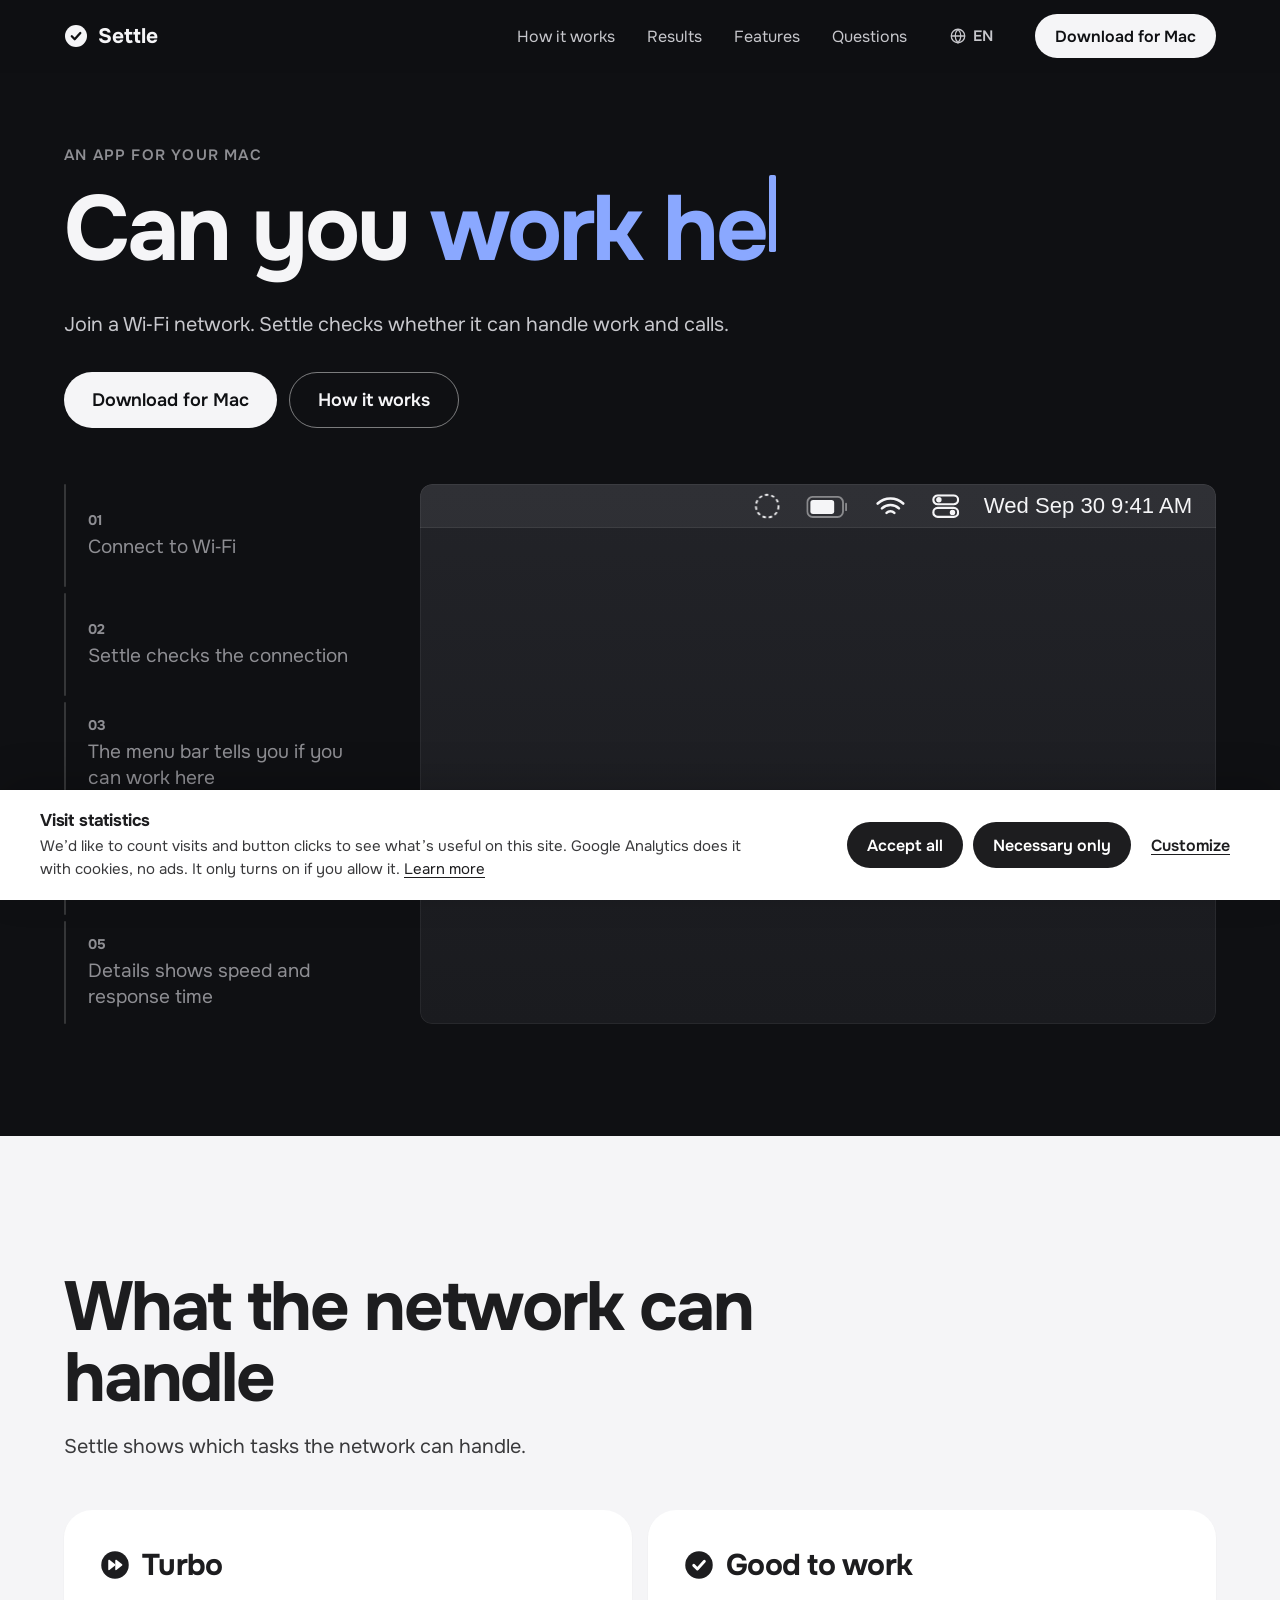
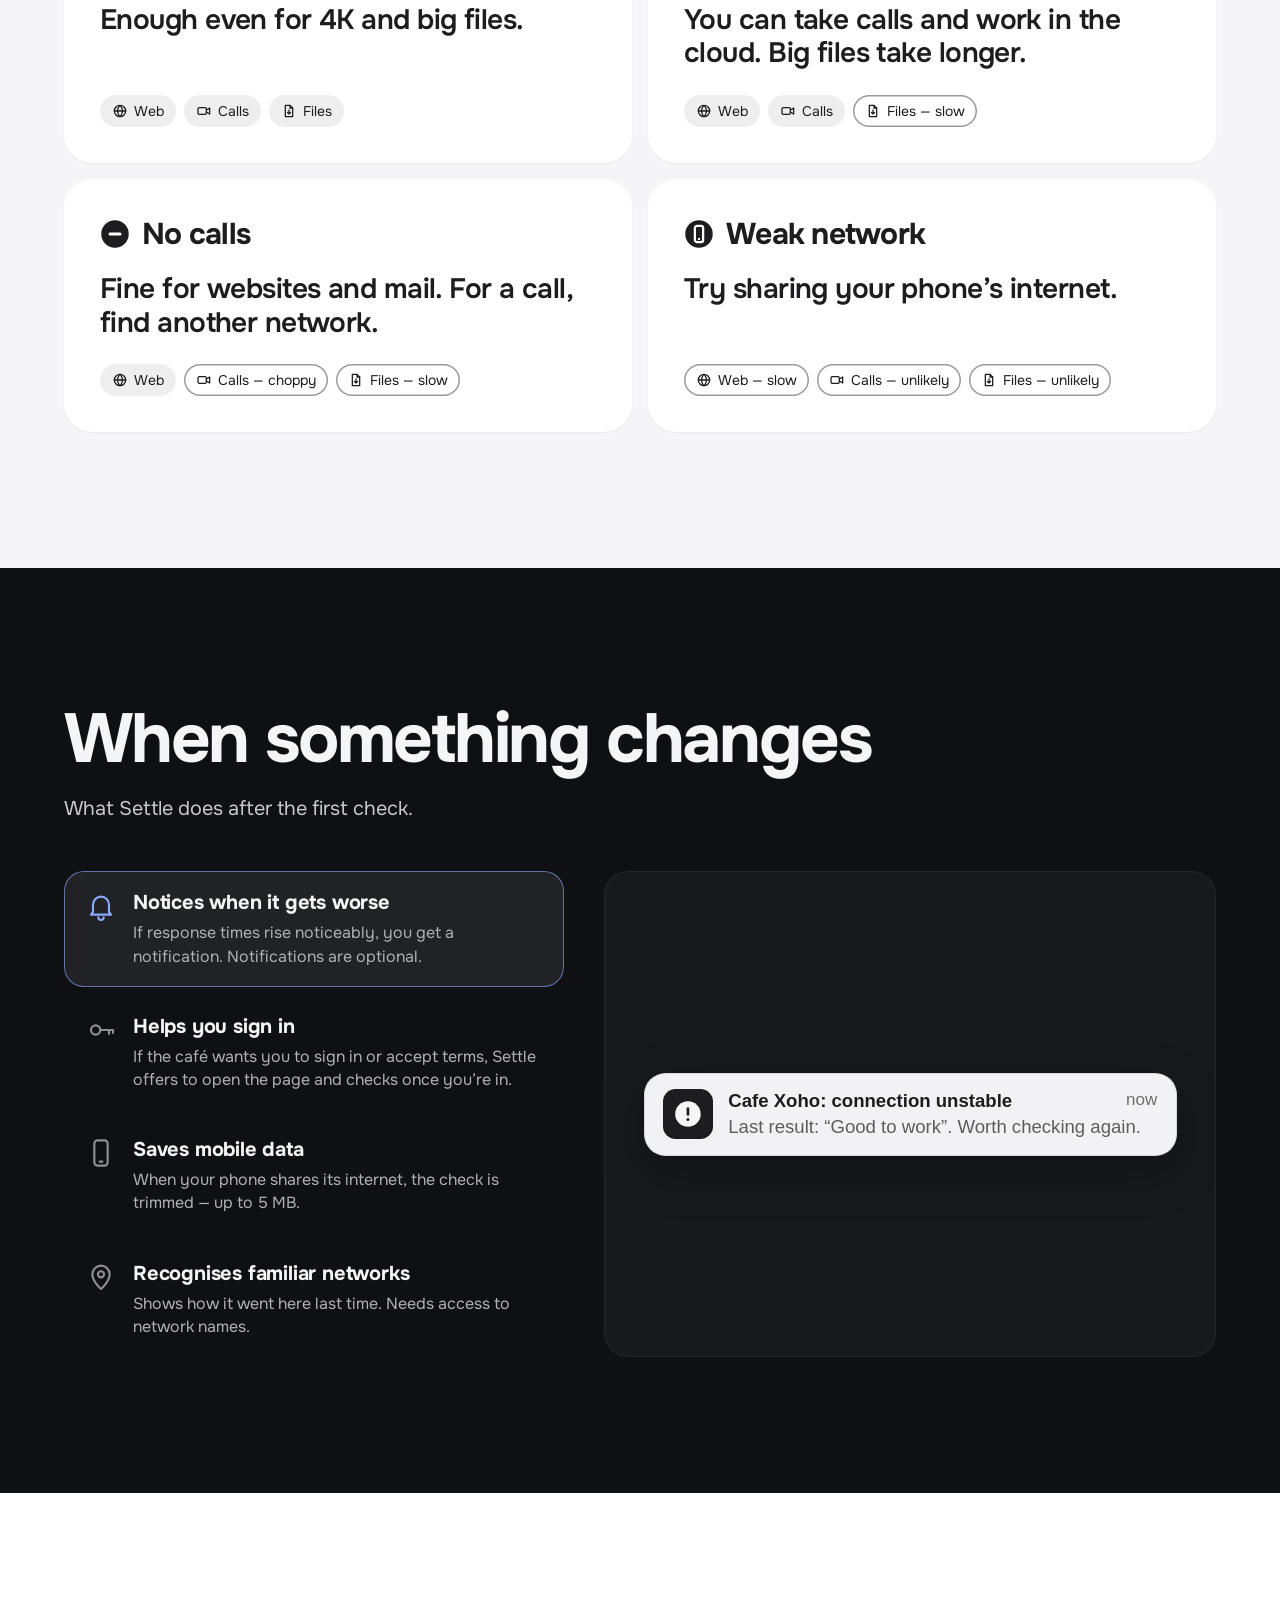
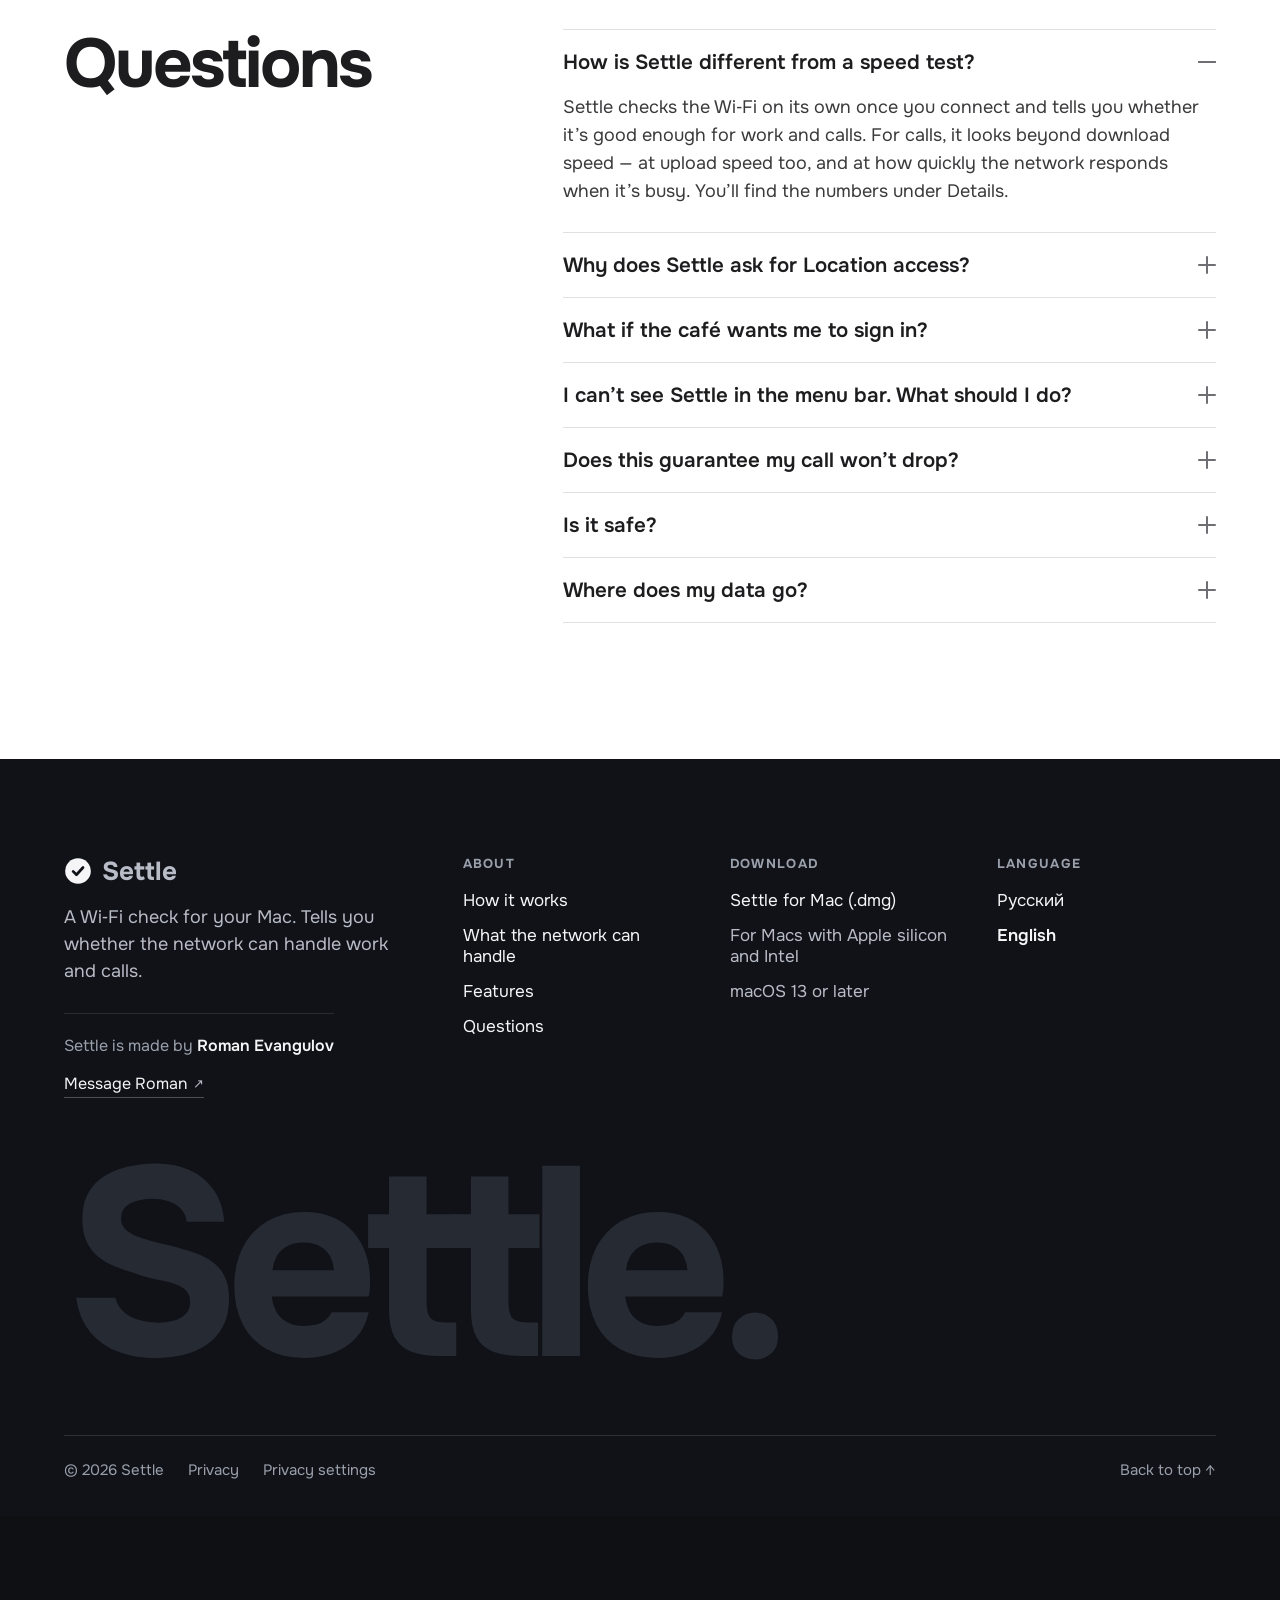
==== commit dea6d0e2: "Лендинг: кнопки в первом экране на телефоне — в одну строку" ====
--- a/index.html
+++ b/index.html
@@ -35,7 +35,7 @@
 } catch (e) {}
 </script>
 <script>document.documentElement.classList.add('js')</script>
-<link rel="stylesheet" href="/assets/settle.css?v=0c275155">
+<link rel="stylesheet" href="/assets/settle.css?v=bcdb3af1">
 </head>
 <body id="top">
 
--- a/assets/settle.css
+++ b/assets/settle.css
@@ -371,7 +371,7 @@
  .top-in{height:64px}
  .hero{padding:48px 0 64px}.hero .wrap{gap:40px}.hero-grid{gap:28px}.hero-side{gap:28px}
  .btns{flex-wrap:nowrap;gap:10px}.hero .btn{height:48px;padding:0 16px;font-size:16px}
- .hero .btns{display:grid;grid-template-columns:1fr 1fr;gap:10px}.hero .btns .btn{height:auto;min-height:52px;padding:8px 12px;justify-content:center;text-align:center;white-space:normal;line-height:1.2}.hero .btns .btn-ghost{grid-column:1/-1}
+ .hero .btns{display:grid;grid-template-columns:1fr 1fr;gap:10px}.hero .btns .btn{height:auto;min-height:52px;padding:8px 12px;justify-content:center;text-align:center;white-space:normal;line-height:1.2}
  .stage{--s:1.05;height:320px}.pausebtn{display:none}
  .demo-in .notif{left:312px;width:320px}
  .sec{padding:64px 0}.sec .sec-head{margin-bottom:28px;gap:12px}.h2{font-size:36px;letter-spacing:-.035em}.lead{font-size:18px}
